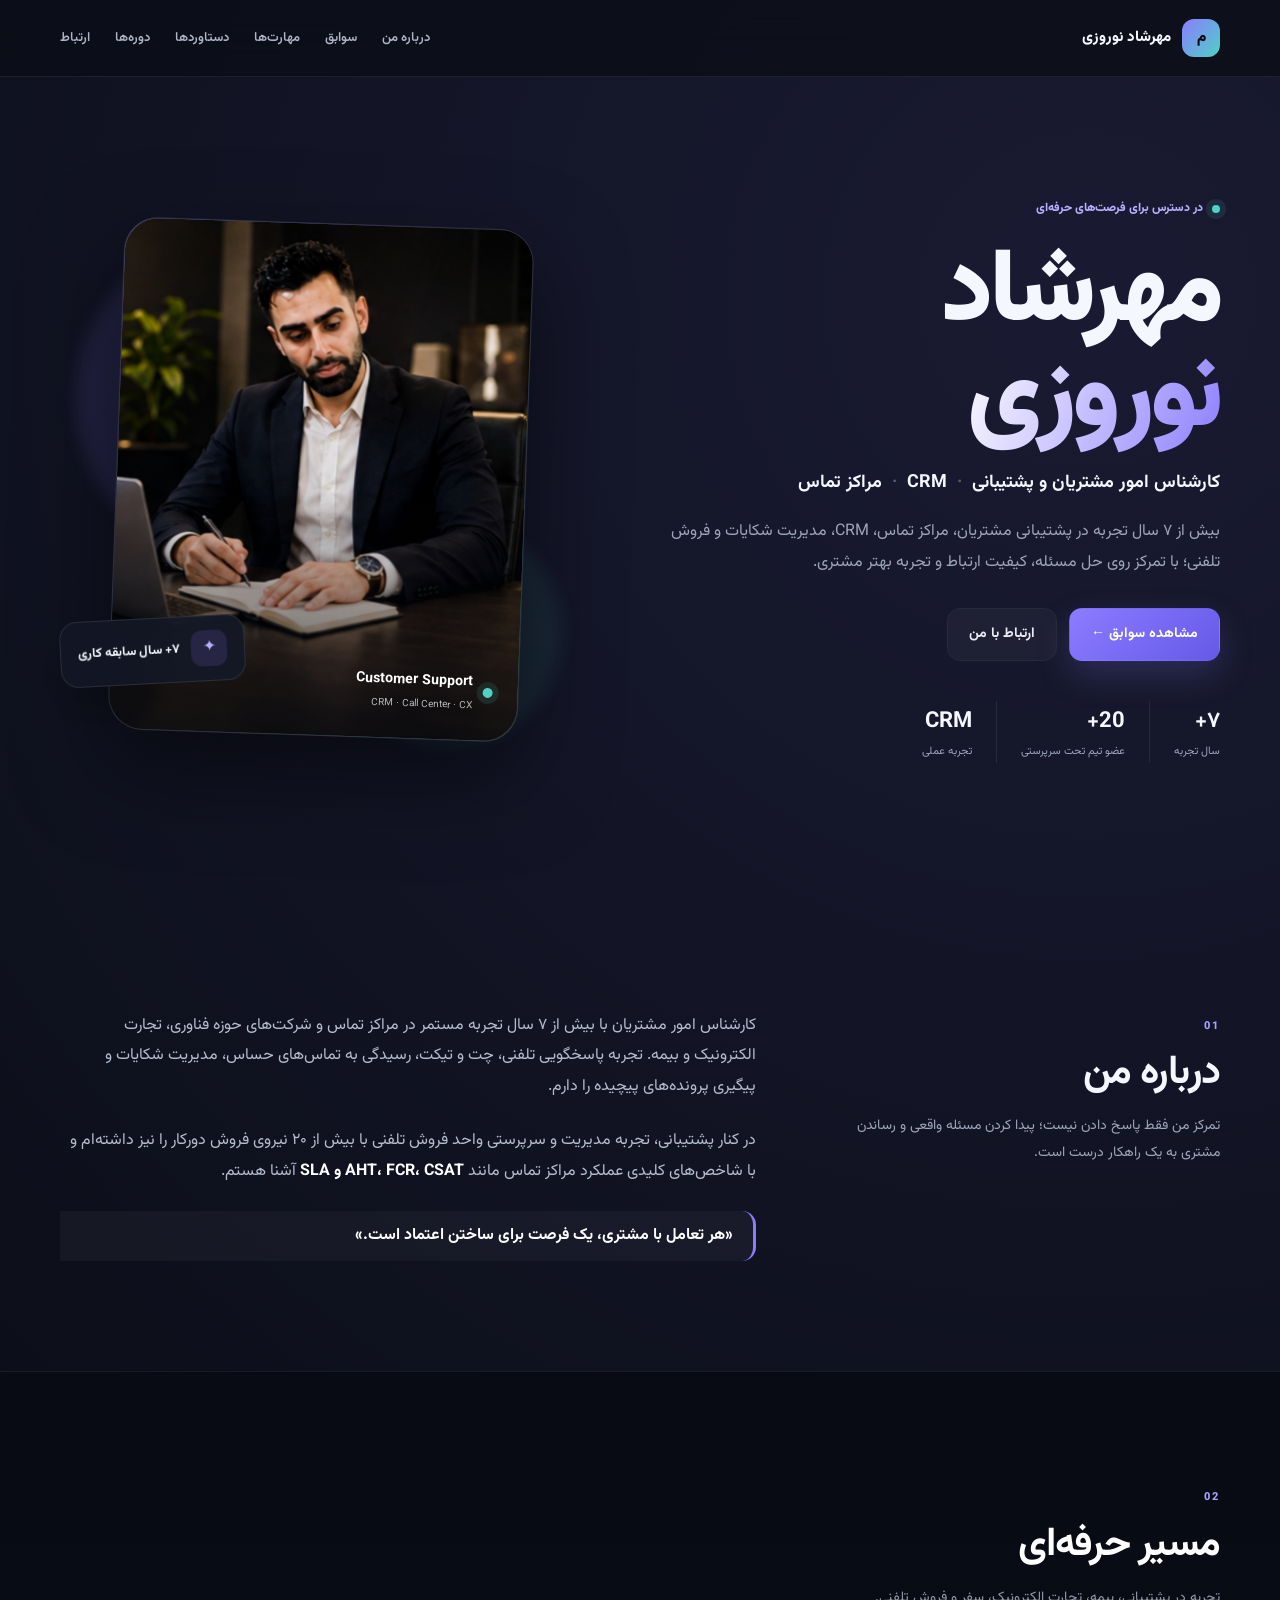
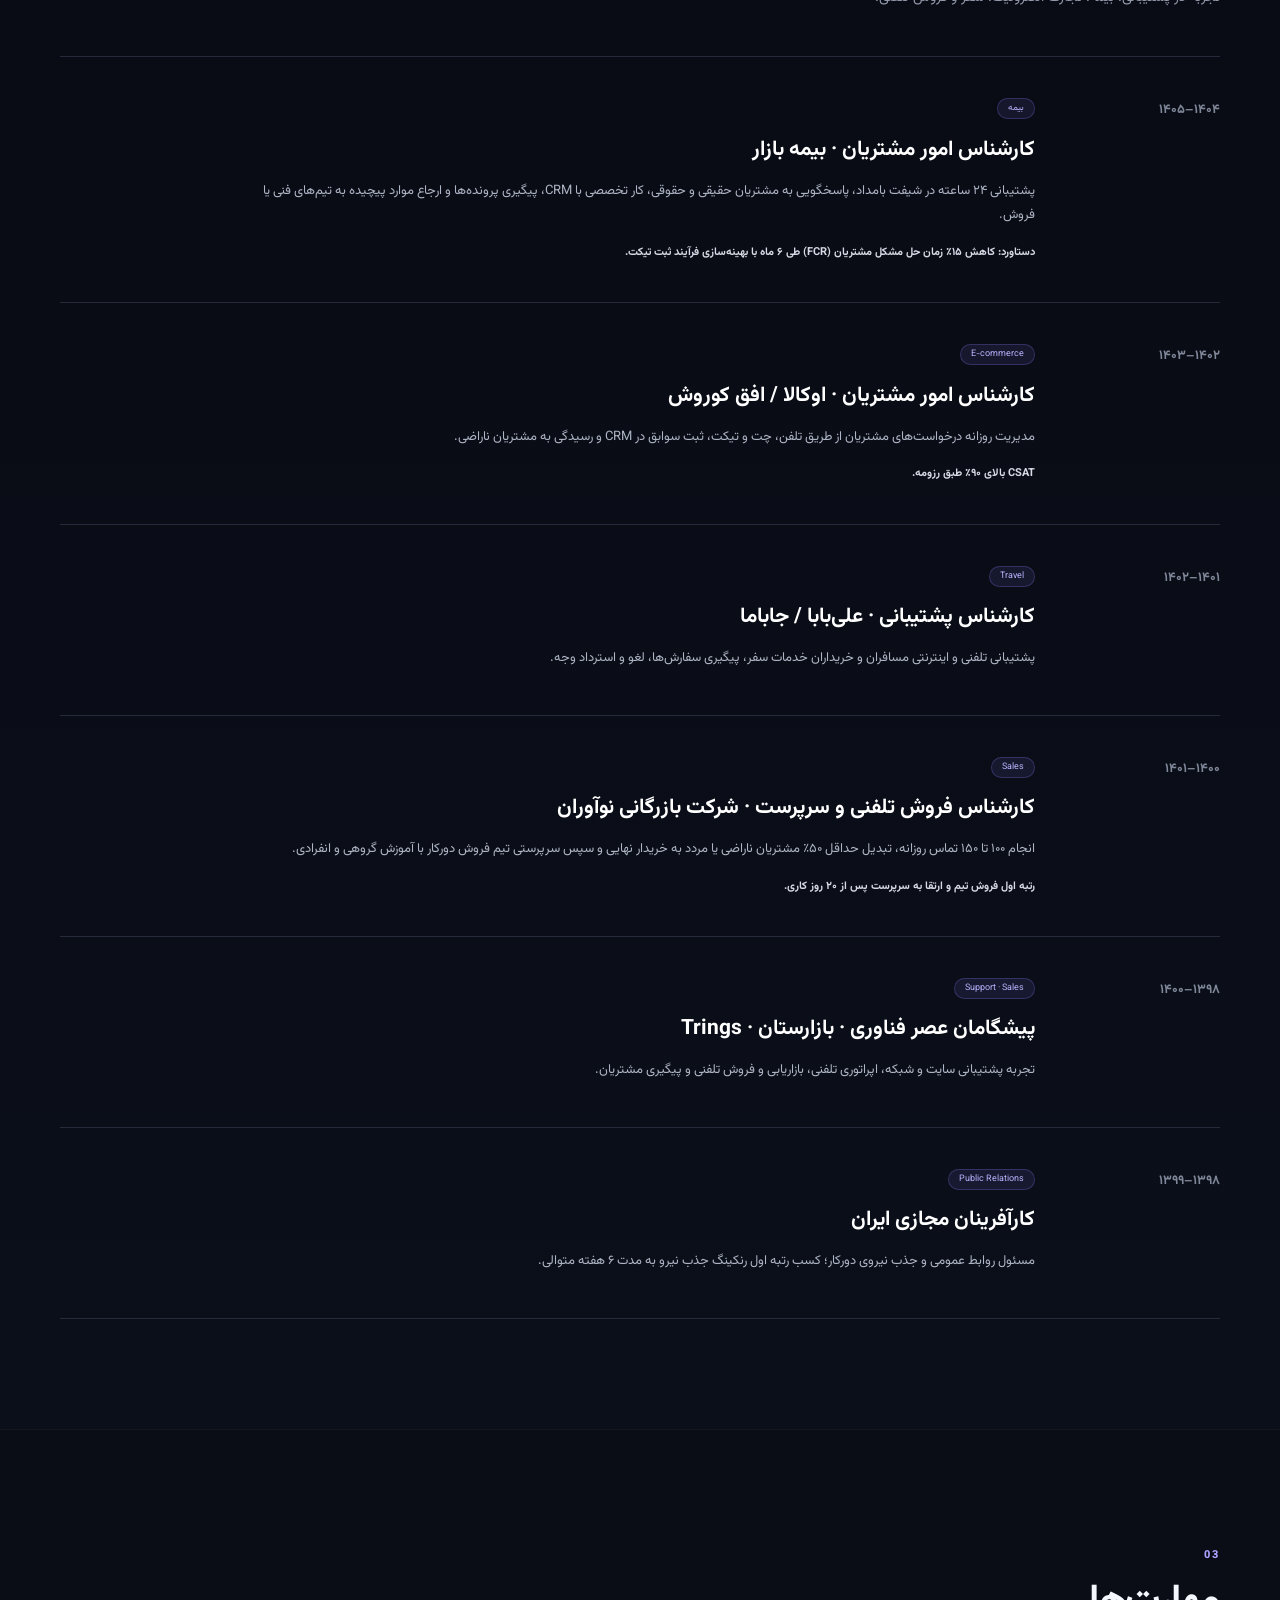
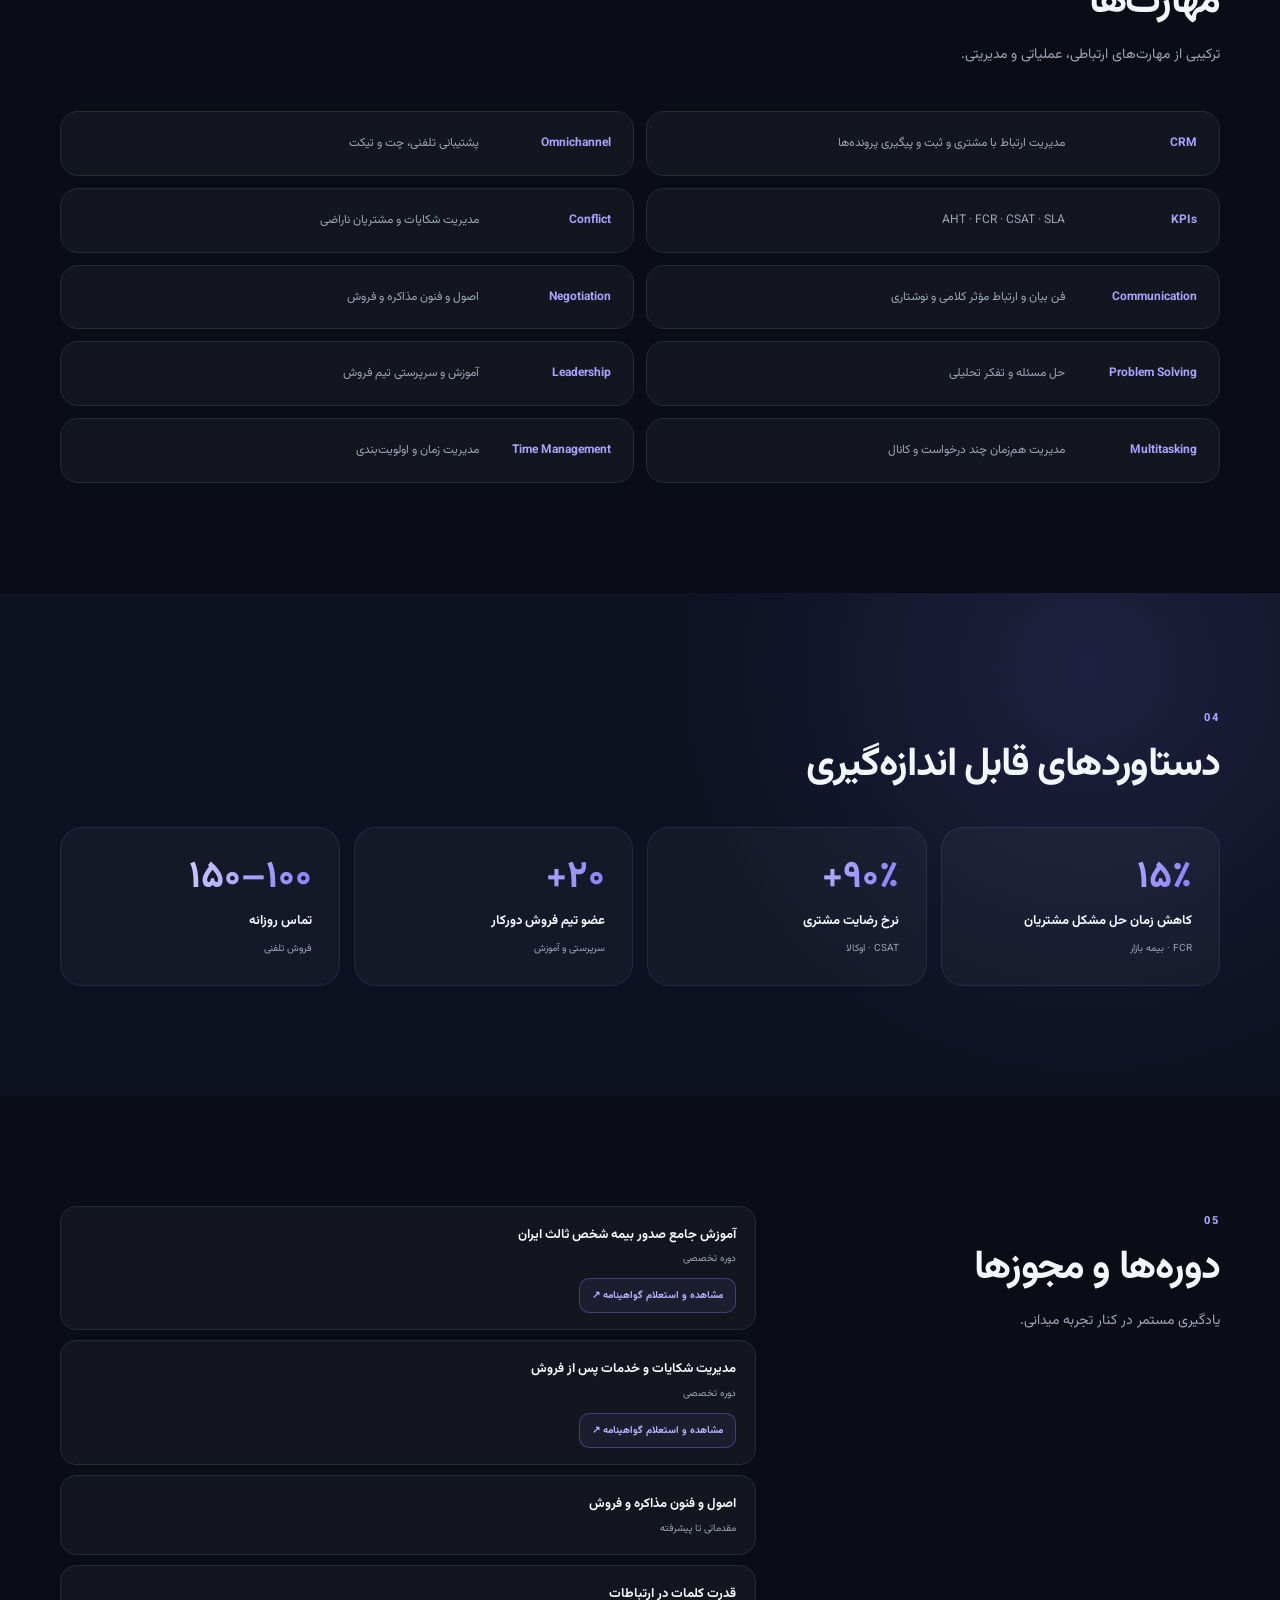
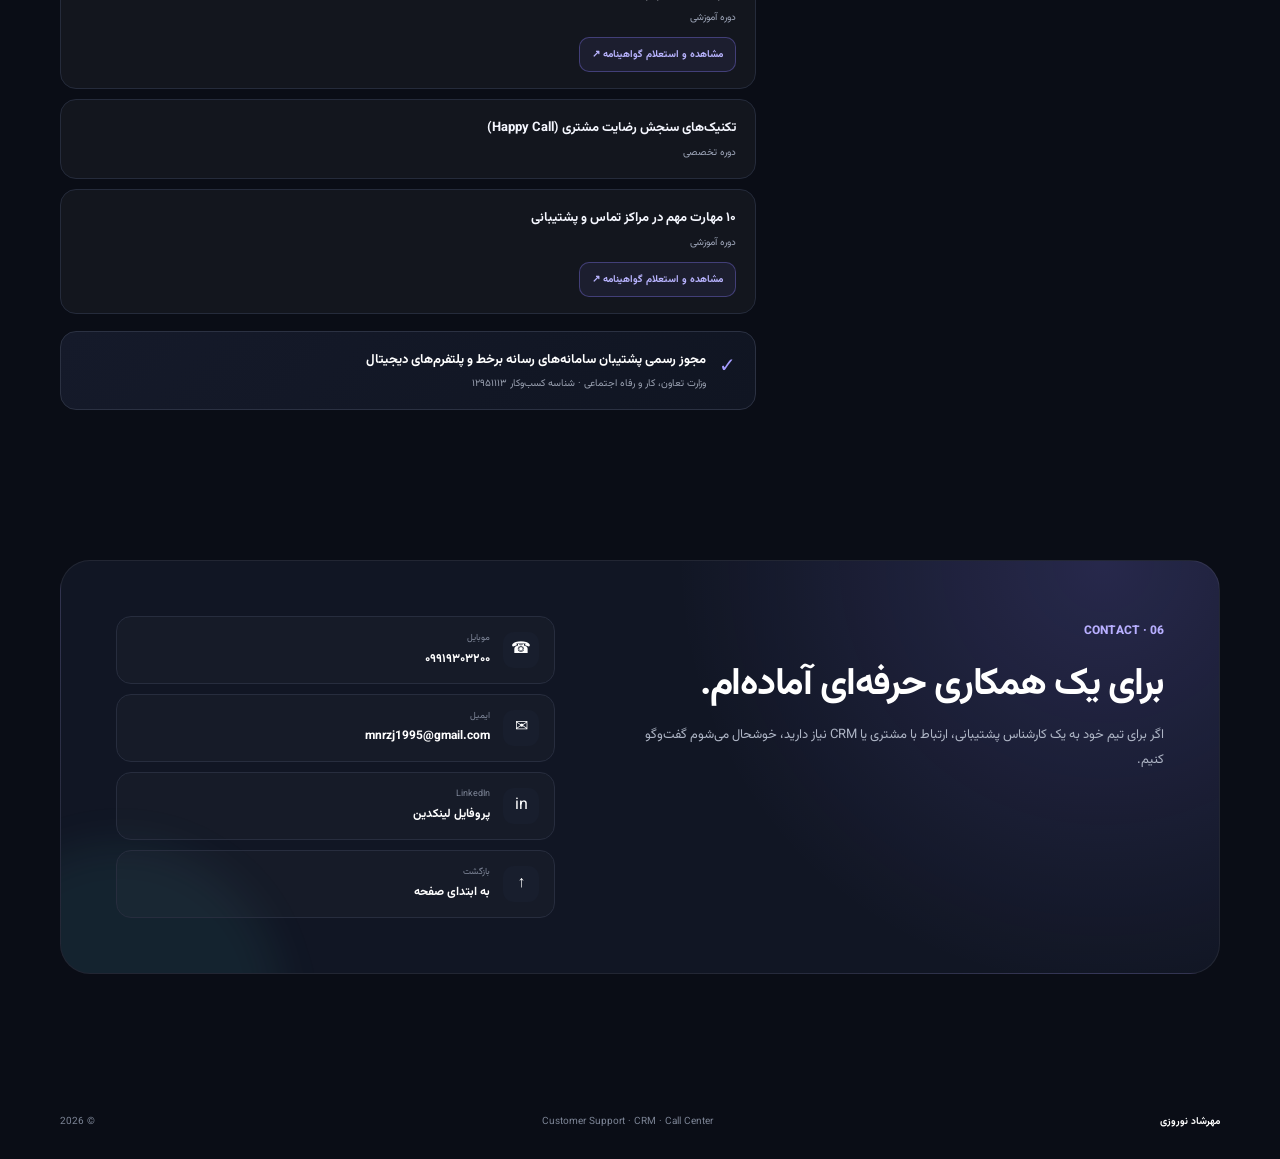
==== index.html @ 1cb30032 "Add LinkedIn profile link to contact section" ====
<!doctype html>
<html lang="fa" dir="rtl">
<head><meta charset="utf-8"><meta name="viewport" content="width=device-width, initial-scale=1"><meta name="theme-color" content="#0b1020"><meta name="description" content="پورتفولیوی حرفه‌ای مهرشاد نوروزی؛ کارشناس امور مشتریان، پشتیبانی و مراکز تماس با بیش از ۷ سال تجربه."><title>مهرشاد نوروزی | Customer Support & CRM</title><link rel="preconnect" href="https://fonts.googleapis.com"><link rel="preconnect" href="https://fonts.gstatic.com" crossorigin><link href="https://fonts.googleapis.com/css2?family=Vazirmatn:wght@400;500;600;700;800&display=swap" rel="stylesheet"><link rel="stylesheet" href="style.css"></head>
<body><div class="progress" id="progress"></div><header class="site-header" id="top"><div class="wrap nav-wrap"><a class="brand" href="#top"><span>م</span><strong>مهرشاد نوروزی</strong></a><button class="menu-btn" id="menuBtn" aria-label="باز کردن منو">☰</button><nav id="nav"><a href="#about">درباره من</a><a href="#experience">سوابق</a><a href="#skills">مهارت‌ها</a><a href="#achievements">دستاوردها</a><a href="#courses">دوره‌ها</a><a href="#contact">ارتباط</a></nav></div></header>
<main>
<section class="hero wrap"><div class="hero-copy reveal"><div class="eyebrow"><i></i> در دسترس برای فرصت‌های حرفه‌ای</div><h1>مهرشاد<br><em>نوروزی</em></h1><p class="role">کارشناس امور مشتریان و پشتیبانی <b>·</b> CRM <b>·</b> مراکز تماس</p><p class="lead">بیش از ۷ سال تجربه در پشتیبانی مشتریان، مراکز تماس، CRM، مدیریت شکایات و فروش تلفنی؛ با تمرکز روی حل مسئله، کیفیت ارتباط و تجربه بهتر مشتری.</p><div class="hero-actions"><a class="btn primary" href="#experience">مشاهده سوابق <span>←</span></a><a class="btn ghost" href="#contact">ارتباط با من</a></div><div class="mini-stats"><div><strong>۷+</strong><span>سال تجربه</span></div><div><strong>20+</strong><span>عضو تیم تحت سرپرستی</span></div><div><strong>CRM</strong><span>تجربه عملی</span></div></div></div><div class="hero-visual reveal"><div class="orb orb-a"></div><div class="orb orb-b"></div><div class="photo-card"><img src="profile.png" alt="مهرشاد نوروزی" loading="eager"><div class="photo-caption"><span class="status"></span><div><strong>Customer Support</strong><small>CRM · Call Center · CX</small></div></div></div><div class="floating-card"><span>✦</span><div><strong>Problem Solver</strong><small>حل مسئله و مدیریت مشتری</small></div></div></div></section>
<section class="section about" id="about"><div class="wrap two-col"><div class="section-heading reveal"><span>01</span><h2>درباره من</h2><p>تمرکز من فقط پاسخ دادن نیست؛ پیدا کردن مسئله واقعی و رساندن مشتری به یک راهکار درست است.</p></div><div class="about-text reveal"><p>کارشناس امور مشتریان با بیش از ۷ سال تجربه مستمر در مراکز تماس و شرکت‌های حوزه فناوری، تجارت الکترونیک و بیمه. تجربه پاسخگویی تلفنی، چت و تیکت، رسیدگی به تماس‌های حساس، مدیریت شکایات و پیگیری پرونده‌های پیچیده را دارم.</p><p>در کنار پشتیبانی، تجربه مدیریت و سرپرستی واحد فروش تلفنی با بیش از ۲۰ نیروی فروش دورکار را نیز داشته‌ام و با شاخص‌های کلیدی عملکرد مراکز تماس مانند <strong>AHT، FCR، CSAT و SLA</strong> آشنا هستم.</p><div class="quote">«هر تعامل با مشتری، یک فرصت برای ساختن اعتماد است.»</div></div></div></section>
<section class="section dark" id="experience"><div class="wrap"><div class="section-title reveal"><span>02</span><h2>مسیر حرفه‌ای</h2><p>تجربه در پشتیبانی، بیمه، تجارت الکترونیک، سفر و فروش تلفنی.</p></div><div class="timeline"><article class="job reveal"><div class="job-year">۱۴۰۴–۱۴۰۵</div><div><span class="tag">بیمه</span><h3>کارشناس امور مشتریان · بیمه بازار</h3><p>پشتیبانی ۲۴ ساعته در شیفت بامداد، پاسخگویی به مشتریان حقیقی و حقوقی، کار تخصصی با CRM، پیگیری پرونده‌ها و ارجاع موارد پیچیده به تیم‌های فنی یا فروش.</p><strong class="result">دستاورد: کاهش ۱۵٪ زمان حل مشکل مشتریان (FCR) طی ۶ ماه با بهینه‌سازی فرآیند ثبت تیکت.</strong></div></article><article class="job reveal"><div class="job-year">۱۴۰۲–۱۴۰۳</div><div><span class="tag">E-commerce</span><h3>کارشناس امور مشتریان · اوکالا / افق کوروش</h3><p>مدیریت روزانه درخواست‌های مشتریان از طریق تلفن، چت و تیکت، ثبت سوابق در CRM و رسیدگی به مشتریان ناراضی.</p><strong class="result">CSAT بالای ۹۰٪ طبق رزومه.</strong></div></article><article class="job reveal"><div class="job-year">۱۴۰۱–۱۴۰۲</div><div><span class="tag">Travel</span><h3>کارشناس پشتیبانی · علی‌بابا / جاباما</h3><p>پشتیبانی تلفنی و اینترنتی مسافران و خریداران خدمات سفر، پیگیری سفارش‌ها، لغو و استرداد وجه.</p></div></article><article class="job reveal"><div class="job-year">۱۴۰۰–۱۴۰۱</div><div><span class="tag">Sales</span><h3>کارشناس فروش تلفنی و سرپرست · شرکت بازرگانی نوآوران</h3><p>انجام ۱۰۰ تا ۱۵۰ تماس روزانه، تبدیل حداقل ۵۰٪ مشتریان ناراضی یا مردد به خریدار نهایی و سپس سرپرستی تیم فروش دورکار با آموزش گروهی و انفرادی.</p><strong class="result">رتبه اول فروش تیم و ارتقا به سرپرست پس از ۲۰ روز کاری.</strong></div></article><article class="job reveal compact"><div class="job-year">۱۳۹۸–۱۴۰۰</div><div><span class="tag">Support · Sales</span><h3>پیشگامان عصر فناوری · بازارستان · Trings</h3><p>تجربه پشتیبانی سایت و شبکه، اپراتوری تلفنی، بازاریابی و فروش تلفنی و پیگیری مشتریان.</p></div></article><article class="job reveal compact"><div class="job-year">۱۳۹۸–۱۳۹۹</div><div><span class="tag">Public Relations</span><h3>کارآفرینان مجازی ایران</h3><p>مسئول روابط عمومی و جذب نیروی دورکار؛ کسب رتبه اول رنکینگ جذب نیرو به مدت ۶ هفته متوالی.</p></div></article></div></div></section>
<section class="section" id="skills"><div class="wrap"><div class="section-title reveal"><span>03</span><h2>مهارت‌ها</h2><p>ترکیبی از مهارت‌های ارتباطی، عملیاتی و مدیریتی.</p></div><div class="skills-grid reveal"><div class="skill"><b>CRM</b><span>مدیریت ارتباط با مشتری و ثبت و پیگیری پرونده‌ها</span></div><div class="skill"><b>Omnichannel</b><span>پشتیبانی تلفنی، چت و تیکت</span></div><div class="skill"><b>KPIs</b><span>AHT · FCR · CSAT · SLA</span></div><div class="skill"><b>Conflict</b><span>مدیریت شکایات و مشتریان ناراضی</span></div><div class="skill"><b>Communication</b><span>فن بیان و ارتباط مؤثر کلامی و نوشتاری</span></div><div class="skill"><b>Negotiation</b><span>اصول و فنون مذاکره و فروش</span></div><div class="skill"><b>Problem Solving</b><span>حل مسئله و تفکر تحلیلی</span></div><div class="skill"><b>Leadership</b><span>آموزش و سرپرستی تیم فروش</span></div><div class="skill"><b>Multitasking</b><span>مدیریت هم‌زمان چند درخواست و کانال</span></div><div class="skill"><b>Time Management</b><span>مدیریت زمان و اولویت‌بندی</span></div></div></div></section>
<section class="section accent" id="achievements"><div class="wrap"><div class="section-title reveal"><span>04</span><h2>دستاوردهای قابل اندازه‌گیری</h2></div><div class="numbers"><div class="number reveal"><strong>۱۵٪</strong><span>کاهش زمان حل مشکل مشتریان</span><small>FCR · بیمه بازار</small></div><div class="number reveal"><strong>۹۰٪+</strong><span>نرخ رضایت مشتری</span><small>CSAT · اوکالا</small></div><div class="number reveal"><strong>۲۰+</strong><span>عضو تیم فروش دورکار</span><small>سرپرستی و آموزش</small></div><div class="number reveal"><strong>۱۰۰–۱۵۰</strong><span>تماس روزانه</span><small>فروش تلفنی</small></div></div></div></section>
<section class="section" id="courses"><div class="wrap two-col"><div class="section-heading reveal"><span>05</span><h2>دوره‌ها و مجوزها</h2><p>یادگیری مستمر در کنار تجربه میدانی.</p></div><div class="course-list reveal"><div><b>آموزش جامع صدور بیمه شخص ثالث ایران</b><small>دوره تخصصی</small></div><div><b>مدیریت شکایات و خدمات پس از فروش</b><small>دوره تخصصی</small></div><div><b>اصول و فنون مذاکره و فروش</b><small>مقدماتی تا پیشرفته</small></div><div><b>قدرت کلمات در ارتباطات</b><small>دوره آموزشی</small></div><div><b>تکنیک‌های سنجش رضایت مشتری (Happy Call)</b><small>دوره تخصصی</small></div><div><b>۱۰ مهارت مهم در مراکز تماس و پشتیبانی</b><small>دوره آموزشی</small></div><div class="license"><span>✓</span><div><b>مجوز رسمی پشتیبان سامانه‌های رسانه برخط و پلتفرم‌های دیجیتال</b><small>وزارت تعاون، کار و رفاه اجتماعی · شناسه کسب‌وکار ۱۲۹۵۱۱۱۳</small></div></div></div></div></section>
<section class="section contact" id="contact"><div class="wrap contact-box reveal"><div><span class="eyebrow">06 · CONTACT</span><h2>برای یک همکاری حرفه‌ای آماده‌ام.</h2><p>اگر برای تیم خود به یک کارشناس پشتیبانی، ارتباط با مشتری یا CRM نیاز دارید، خوشحال می‌شوم گفت‌وگو کنیم.</p></div><div class="contact-links"><a href="tel:09919303200"><span>☎</span><div><small>موبایل</small><strong>۰۹۹۱۹۳۰۳۲۰۰</strong></div></a><a href="mailto:mnrzj1995@gmail.com"><span>✉</span><div><small>ایمیل</small><strong>mnrzj1995@gmail.com</strong></div></a><a href="https://www.linkedin.com/in/mehrshad-noroozi-60b160277" target="_blank" rel="noopener noreferrer"><span>in</span><div><small>LinkedIn</small><strong>پروفایل لینکدین</strong></div></a><a href="#top"><span>↑</span><div><small>بازگشت</small><strong>به ابتدای صفحه</strong></div></a></div></div></section>
</main><footer><div class="wrap"><strong>مهرشاد نوروزی</strong><span>Customer Support · CRM · Call Center</span><span>© 2026</span></div></footer><script src="script.js"></script></body></html>
---- style.css ----
:root{--bg:#0a0d16;--ink:#f5f7ff;--muted:#9da5b8;--line:#252b3b;--card:#111624;--accent:#8b7cff;--accent2:#4fd1c5;--dark:#070912;--radius:24px}*{box-sizing:border-box}html{scroll-behavior:smooth}body{margin:0;background:radial-gradient(circle at 85% 5%,rgba(139,124,255,.12),transparent 30%),var(--bg);color:var(--ink);font-family:'Vazirmatn',Tahoma,sans-serif;line-height:1.9}a{text-decoration:none;color:inherit}.wrap{width:min(1160px,calc(100% - 40px));margin:auto}.progress{position:fixed;top:0;right:0;height:3px;width:0;background:linear-gradient(90deg,var(--accent),var(--accent2));z-index:1000}.site-header{position:sticky;top:0;z-index:100;background:rgba(10,13,22,.72);backdrop-filter:blur(20px);border-bottom:1px solid rgba(255,255,255,.07)}.nav-wrap{height:76px;display:flex;align-items:center;justify-content:space-between;gap:28px}.brand{display:flex;align-items:center;gap:11px;font-size:15px}.brand span{width:38px;height:38px;display:grid;place-items:center;border-radius:12px;background:linear-gradient(135deg,var(--accent),var(--accent2));color:#080b13;font-weight:900}.brand strong{font-weight:800}nav{display:flex;gap:25px;color:#aeb5c7;font-size:13px;font-weight:600}nav a{transition:.2s}nav a:hover{color:#fff}.menu-btn{display:none;border:0;background:transparent;color:#fff;font-size:24px}.hero{min-height:calc(100vh - 76px);display:grid;grid-template-columns:1.05fr .95fr;align-items:center;gap:60px;padding:70px 0 90px}.eyebrow{display:inline-flex;align-items:center;gap:9px;color:#b8afff;font-size:12px;font-weight:800}.eyebrow i{width:8px;height:8px;border-radius:50%;background:var(--accent2);box-shadow:0 0 0 6px rgba(79,209,197,.1)}h1{font-size:clamp(58px,8vw,105px);line-height:1.02;letter-spacing:-4px;margin:18px 0 14px;font-weight:900;font-family:'Vazirmatn',Tahoma,sans-serif}h1 em{font-style:normal;background:linear-gradient(110deg,#fff,var(--accent));-webkit-background-clip:text;background-clip:text;color:transparent;font-weight:900}.role{font-size:18px;font-weight:700;margin:0 0 17px}.role b{color:#535b6d;padding:0 5px}.lead{max-width:650px;color:var(--muted);font-size:16px}.hero-actions{display:flex;gap:12px;margin:30px 0}.btn{padding:12px 21px;border-radius:13px;font-weight:700;font-size:14px;border:1px solid var(--line);transition:.25s}.btn.primary{background:linear-gradient(135deg,var(--accent),#6559e8);color:#fff;border-color:transparent;box-shadow:0 14px 35px rgba(139,124,255,.2)}.btn.primary:hover{transform:translateY(-2px);box-shadow:0 18px 40px rgba(139,124,255,.3)}.btn.ghost{background:rgba(255,255,255,.035);color:#e9ecf5}.mini-stats{display:flex;gap:0;margin-top:40px}.mini-stats div{padding:0 24px;border-right:1px solid var(--line)}.mini-stats div:first-child{padding-right:0;border-right:0}.mini-stats strong,.mini-stats span{display:block}.mini-stats strong{font-size:22px}.mini-stats span{font-size:11px;color:var(--muted)}.hero-visual{position:relative;min-height:570px;display:grid;place-items:center}.photo-card{position:relative;width:min(410px,80%);aspect-ratio:4/5;border-radius:34px;overflow:hidden;box-shadow:0 35px 90px rgba(0,0,0,.5);transform:rotate(2deg);z-index:2;background:#171c2a;border:1px solid rgba(255,255,255,.1)}.photo-card:before{content:'';position:absolute;inset:-2px;border-radius:36px;padding:2px;background:linear-gradient(135deg,rgba(139,124,255,.7),transparent 45%,rgba(79,209,197,.45));-webkit-mask:linear-gradient(#000 0 0) content-box,linear-gradient(#000 0 0);-webkit-mask-composite:xor;mask-composite:exclude;z-index:4;pointer-events:none}.photo-card:after{content:'';position:absolute;inset:0;background:linear-gradient(180deg,transparent 52%,rgba(4,6,12,.78))}.photo-card img{width:100%;height:100%;object-fit:cover;display:block}.photo-caption{position:absolute;bottom:25px;right:25px;left:25px;display:flex;align-items:center;gap:10px;color:#fff;z-index:5}.photo-caption strong,.photo-caption small{display:block}.photo-caption strong{font-size:14px}.photo-caption small{font-size:10px;opacity:.7}.status{width:10px;height:10px;background:var(--accent2);border-radius:50%;box-shadow:0 0 0 6px rgba(79,209,197,.12)}.orb{position:absolute;border-radius:50%;filter:blur(8px)}.orb-a{width:330px;height:330px;background:rgba(139,124,255,.14);top:7%;left:3%}.orb-b{width:230px;height:230px;background:rgba(79,209,197,.09);bottom:3%;right:4%}.floating-card{position:absolute;bottom:14%;left:0;background:rgba(18,23,37,.9);backdrop-filter:blur(18px);border:1px solid rgba(255,255,255,.1);box-shadow:0 20px 50px rgba(0,0,0,.3);border-radius:18px;padding:14px 17px;display:flex;align-items:center;gap:11px;z-index:6;transform:rotate(-3deg)}.floating-card>span{width:36px;height:36px;display:grid;place-items:center;border-radius:11px;background:rgba(139,124,255,.14);color:#b8afff}.floating-card strong{font-size:0}.floating-card strong:after{content:'۷+ سال سابقه کاری';font-size:13px}.floating-card small{display:none}.section{padding:110px 0}.two-col{display:grid;grid-template-columns:.7fr 1.3fr;gap:90px}.section-heading>span,.section-title>span{font-size:11px;color:#aaa1ff;font-weight:800;letter-spacing:2px}.section h2{font-size:40px;line-height:1.2;margin:8px 0 16px;letter-spacing:-1.3px}.section-heading p,.section-title p{color:var(--muted);font-size:14px}.about-text{font-size:16px;color:#b5bdce}.about-text p{margin-top:0;margin-bottom:24px}.about-text strong{color:#fff}.quote{border-right:3px solid var(--accent);padding:10px 20px;color:#fff;font-weight:700;background:rgba(255,255,255,.035);border-radius:0 14px 14px 0}.dark{background:linear-gradient(180deg,#080b13,#0b0f1a);color:#fff;border-block:1px solid rgba(255,255,255,.05)}.dark .section-title p{color:#9299ab}.timeline{margin-top:45px;border-top:1px solid #252b3b}.job{display:grid;grid-template-columns:150px 1fr;gap:35px;padding:35px 0;border-bottom:1px solid #252b3b}.job-year{color:#7f8799;font-size:13px;font-weight:700;padding-top:6px}.job h3{font-size:21px;margin:7px 0 9px}.job p{color:#aeb5c5;font-size:13px;max-width:780px;margin:0 0 9px}.tag{display:inline-block;color:#b9b4ff;background:rgba(139,124,255,.1);border:1px solid rgba(139,124,255,.25);border-radius:30px;padding:1px 10px;font-size:9px}.result{font-size:11px;color:#d8dbe5}.skills-grid{display:grid;grid-template-columns:repeat(2,1fr);gap:12px;margin-top:42px}.skill{background:rgba(255,255,255,.035);border:1px solid var(--line);border-radius:18px;padding:20px 22px;display:flex;align-items:center;gap:20px;transition:.25s}.skill:hover{transform:translateY(-3px);border-color:rgba(139,124,255,.35);box-shadow:0 15px 35px rgba(0,0,0,.2)}.skill b{min-width:112px;font-size:12px;color:#aaa1ff}.skill span{font-size:12px;color:var(--muted)}.accent{background:radial-gradient(circle at 85% 15%,rgba(139,124,255,.14),transparent 35%),#0d1120}.numbers{display:grid;grid-template-columns:repeat(4,1fr);gap:14px;margin-top:38px}.number{background:rgba(255,255,255,.035);border:1px solid rgba(139,124,255,.14);border-radius:22px;padding:27px}.number strong{display:block;font-size:38px;line-height:1.2;background:linear-gradient(110deg,#fff,var(--accent));-webkit-background-clip:text;background-clip:text;color:transparent}.number span,.number small{display:block}.number span{font-weight:700;font-size:13px;margin-top:8px}.number small{color:var(--muted);font-size:10px;margin-top:5px}.course-list{display:grid;gap:10px}.course-list>div{background:rgba(255,255,255,.035);border:1px solid var(--line);border-radius:16px;padding:16px 19px}.course-list b,.course-list small{display:block}.course-list b{font-size:13px}.course-list small{color:var(--muted);font-size:10px;margin-top:2px}.course-list .license{display:flex;gap:13px;align-items:flex-start;background:linear-gradient(135deg,#151a2a,#101522);color:#fff;border-color:#2b3142;margin-top:7px}.license>span{color:#a69dff;font-size:20px}.license small{color:#9ba2b2}.contact{padding-top:40px}.contact-box{background:radial-gradient(circle at 90% 0,rgba(139,124,255,.18),transparent 38%),#111624;color:#fff;border-radius:30px;padding:55px;display:grid;grid-template-columns:1fr .8fr;gap:60px;overflow:hidden;position:relative;border:1px solid rgba(255,255,255,.07)}.contact-box:after{content:'';position:absolute;width:320px;height:320px;border-radius:50%;background:rgba(79,209,197,.07);left:-100px;bottom:-190px;filter:blur(20px)}.contact-box h2{font-size:38px;line-height:1.35;margin:12px 0}.contact-box p{color:#aeb5c5;font-size:13px;max-width:570px}.contact-links{display:grid;gap:10px;position:relative;z-index:2}.contact-links a{display:flex;align-items:center;gap:13px;padding:13px 15px;border:1px solid #272d3e;border-radius:15px;transition:.2s;background:rgba(255,255,255,.02)}.contact-links a:hover{border-color:#555e78;transform:translateX(-3px)}.contact-links a>span{width:36px;height:36px;border-radius:11px;background:#181e2d;display:grid;place-items:center}.contact-links small,.contact-links strong{display:block}.contact-links small{font-size:9px;color:#7f8799}.contact-links strong{font-size:12px}footer{padding:28px 0;color:#7c8495;font-size:10px}footer .wrap{display:flex;justify-content:space-between;gap:15px;align-items:center}footer strong{color:#fff}.reveal{opacity:0;transform:translateY(18px);transition:opacity .7s ease,transform .7s ease}.reveal.visible{opacity:1;transform:none}@media(max-width:850px){.wrap{width:min(100% - 28px,680px)}nav{display:none;position:absolute;top:76px;right:14px;left:14px;background:rgba(17,22,36,.98);padding:15px;border:1px solid var(--line);border-radius:16px;box-shadow:0 15px 40px rgba(0,0,0,.35);flex-direction:column;gap:3px}nav.open{display:flex}.menu-btn{display:block}.hero{grid-template-columns:1fr;gap:20px;padding-top:55px}.hero-visual{min-height:450px;order:-1}.photo-card{width:min(330px,78%)}.floating-card{left:3%}.hero-copy{text-align:center}.lead{margin-inline:auto}.hero-actions,.mini-stats{justify-content:center}.mini-stats div:first-child{padding-right:12px}.two-col{grid-template-columns:1fr;gap:35px}.section{padding:75px 0}.section h2{font-size:32px}.job{grid-template-columns:1fr;gap:5px}.skills-grid{grid-template-columns:1fr}.numbers{grid-template-columns:1fr 1fr}.contact-box{grid-template-columns:1fr;padding:35px 25px;gap:25px}.contact-box h2{font-size:30px}footer .wrap{flex-wrap:wrap}}@media(max-width:500px){h1{font-size:61px;letter-spacing:-3px}.role{font-size:14px}.lead{font-size:13px}.hero-actions{flex-direction:column}.mini-stats{gap:0}.mini-stats div{padding:0 12px}.numbers{grid-template-columns:1fr}.number strong{font-size:32px}.photo-card{width:82%}}
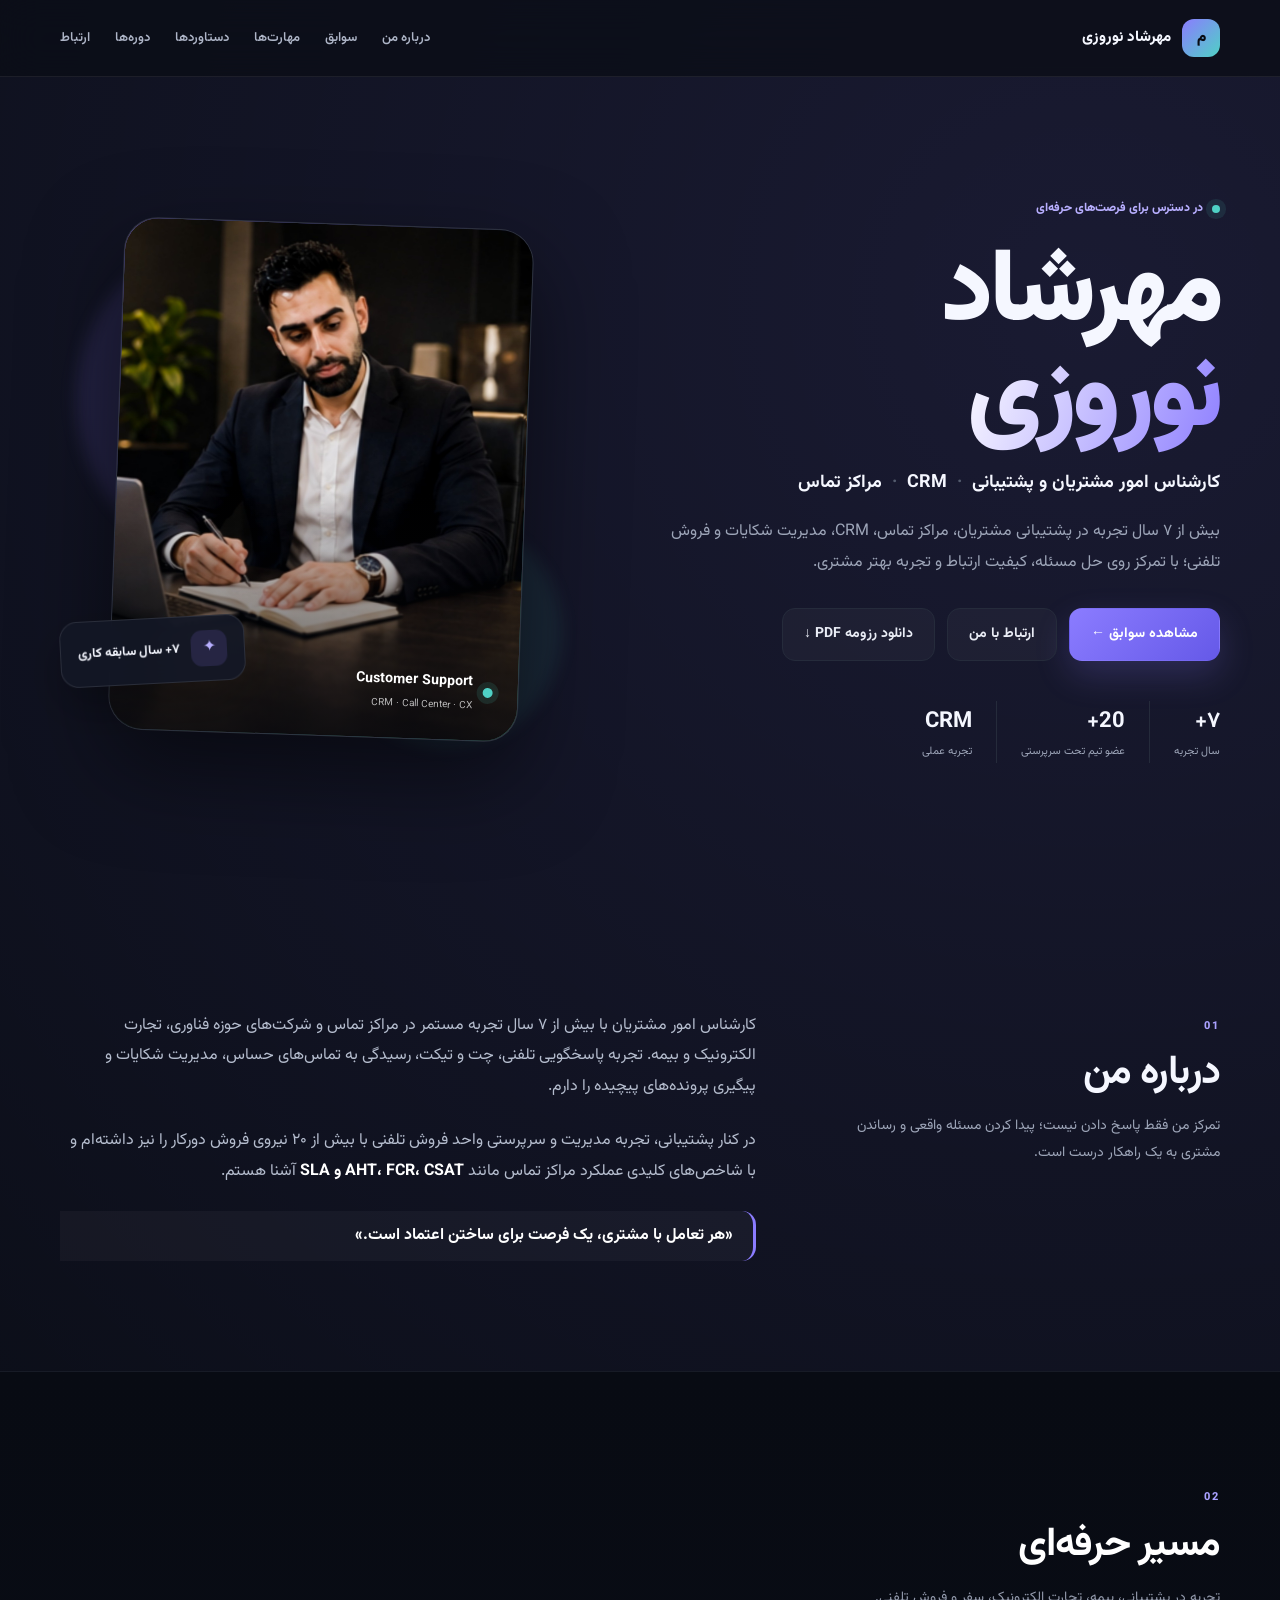
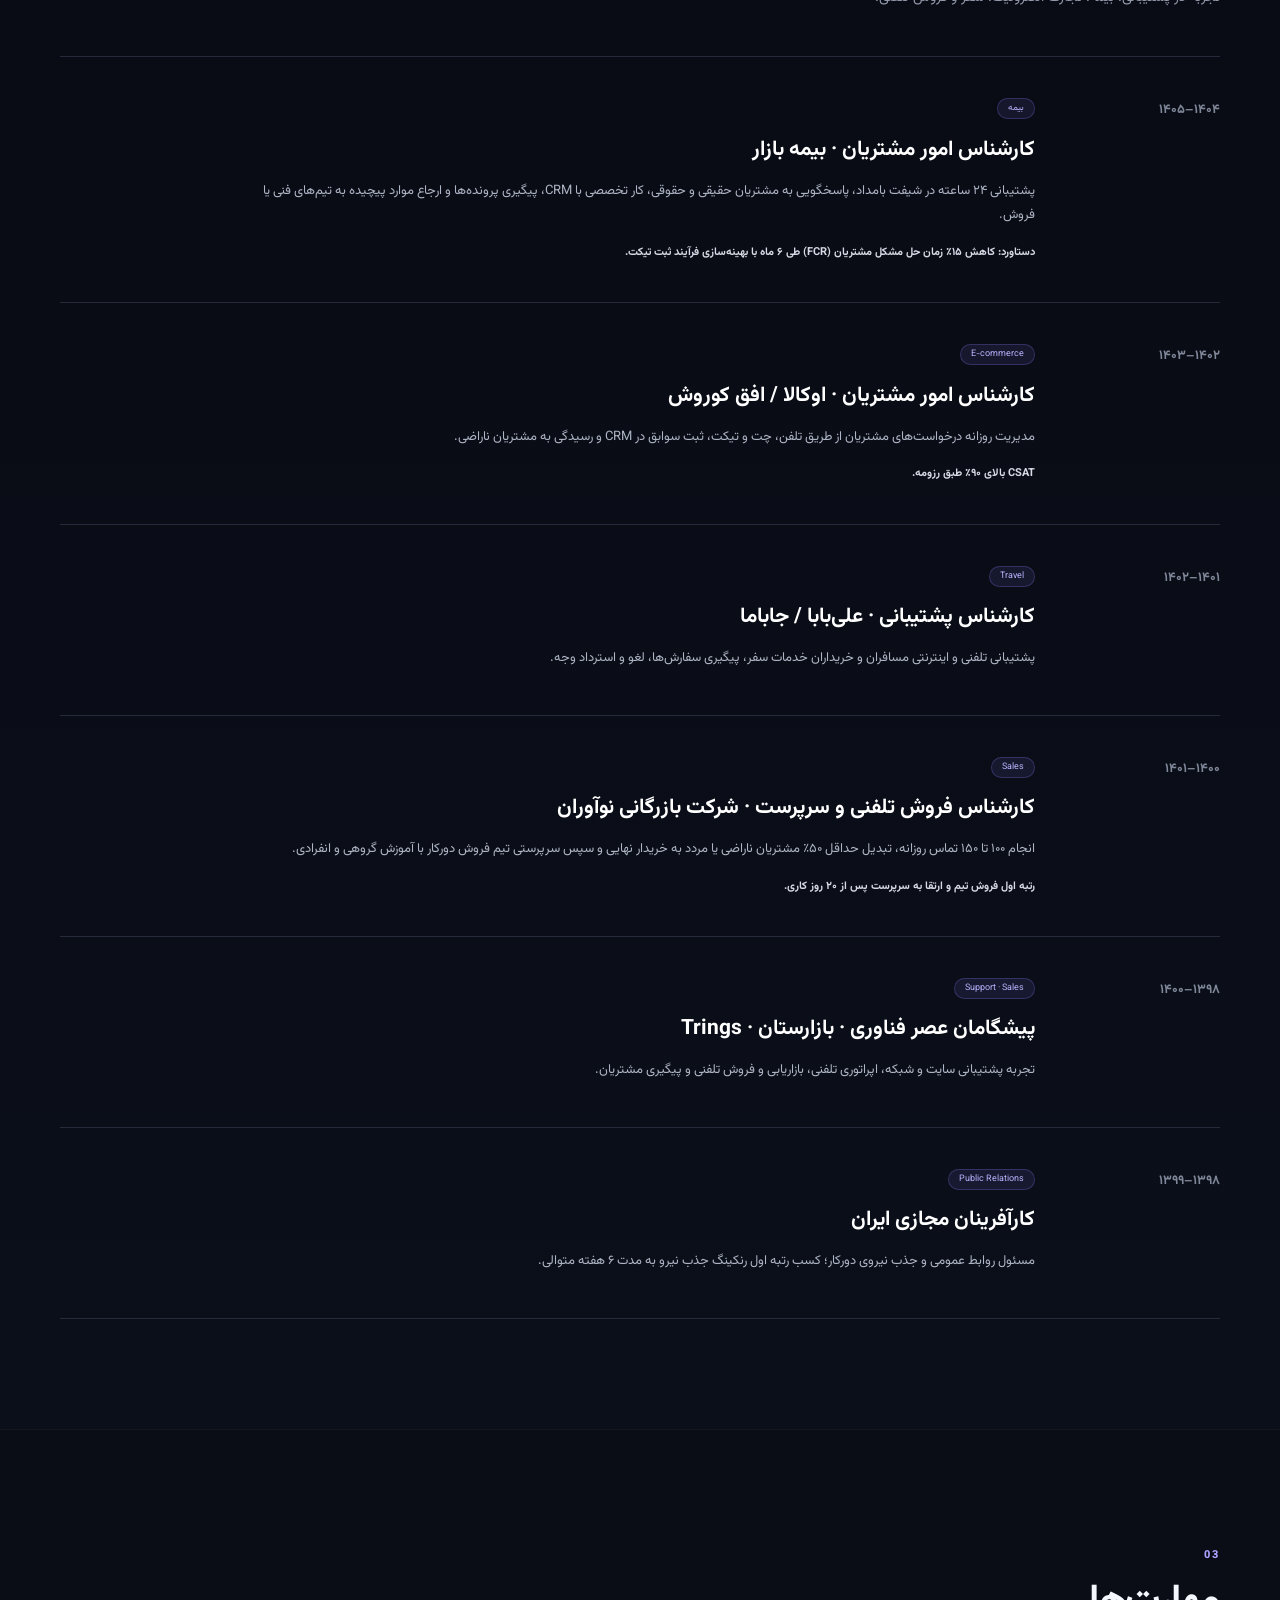
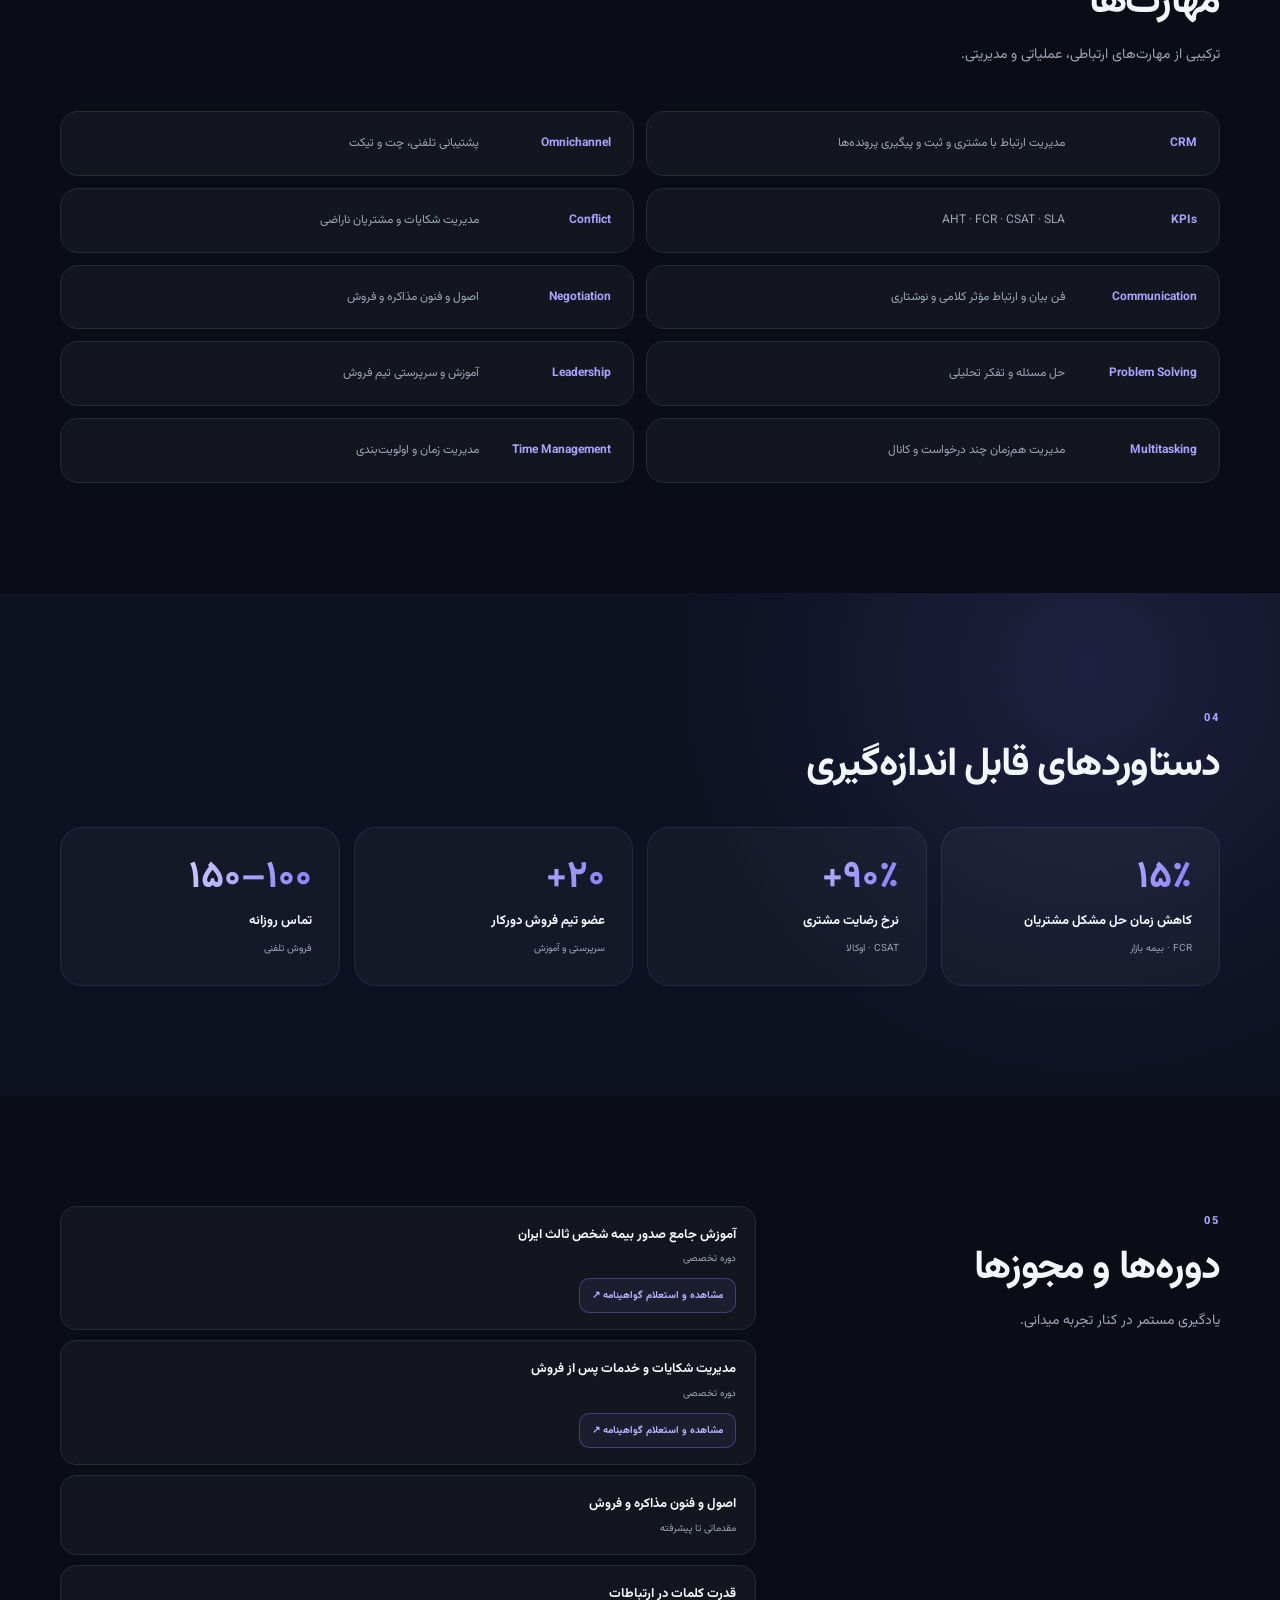
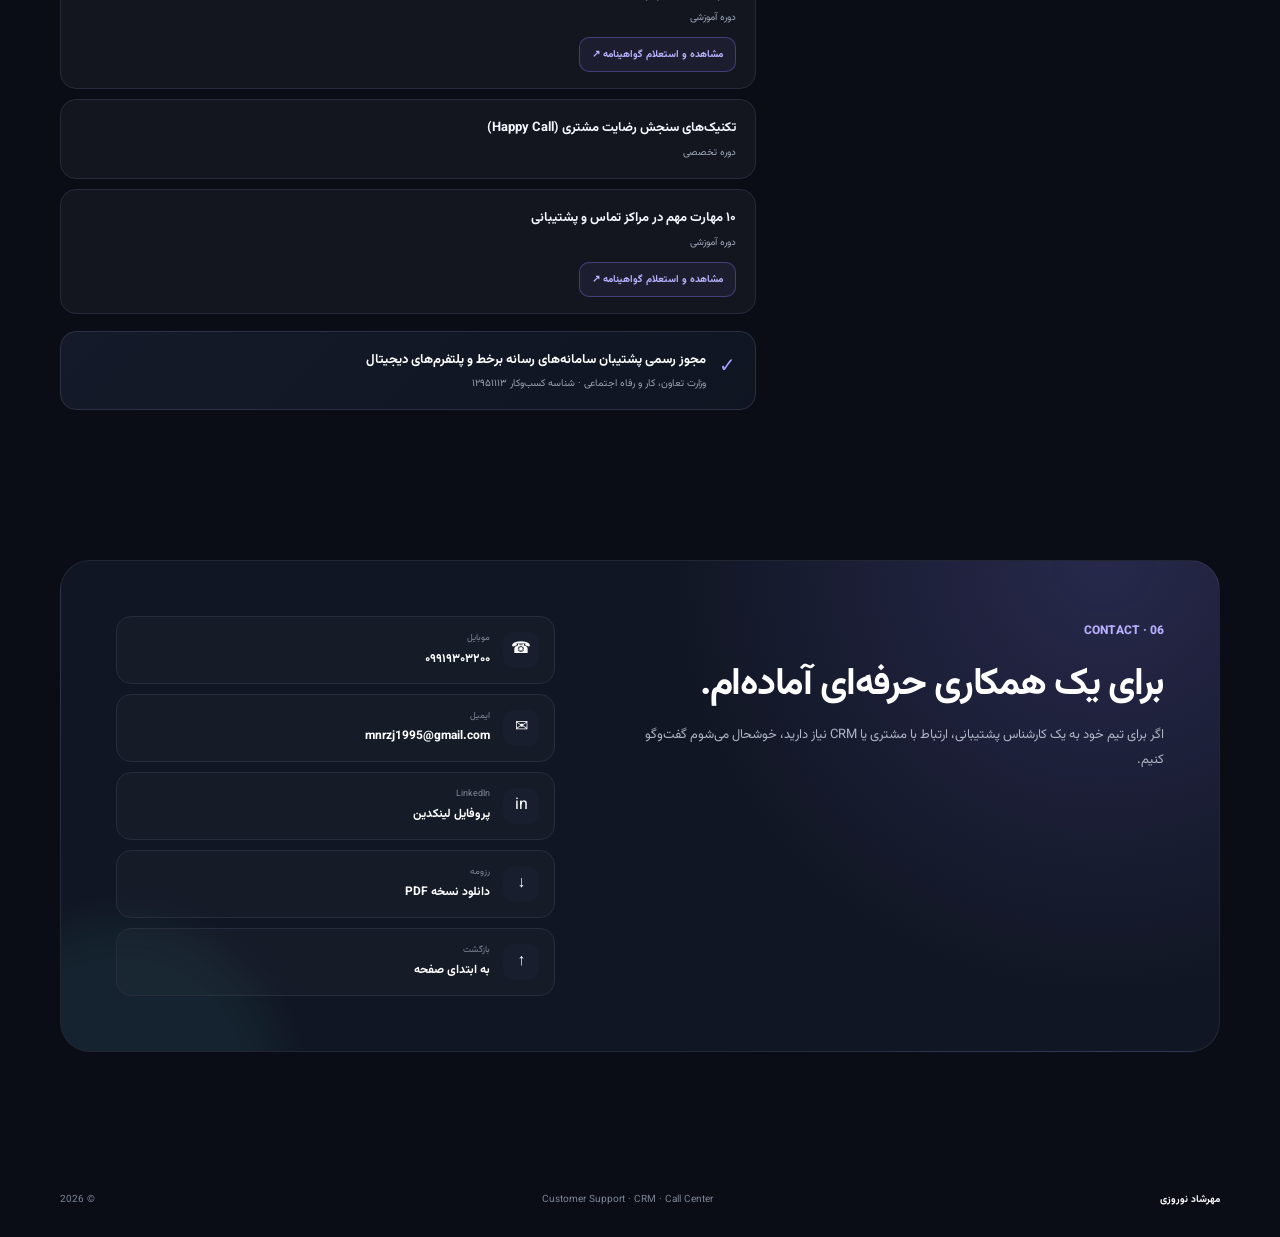
==== commit 0af37c33: "Add PDF resume download button to portfolio site" ====
--- a/index.html
+++ b/index.html
@@ -3,11 +3,11 @@
 <head><meta charset="utf-8"><meta name="viewport" content="width=device-width, initial-scale=1"><meta name="theme-color" content="#0b1020"><meta name="description" content="پورتفولیوی حرفه‌ای مهرشاد نوروزی؛ کارشناس امور مشتریان، پشتیبانی و مراکز تماس با بیش از ۷ سال تجربه."><title>مهرشاد نوروزی | Customer Support & CRM</title><link rel="preconnect" href="https://fonts.googleapis.com"><link rel="preconnect" href="https://fonts.gstatic.com" crossorigin><link href="https://fonts.googleapis.com/css2?family=Vazirmatn:wght@400;500;600;700;800&display=swap" rel="stylesheet"><link rel="stylesheet" href="style.css"></head>
 <body><div class="progress" id="progress"></div><header class="site-header" id="top"><div class="wrap nav-wrap"><a class="brand" href="#top"><span>م</span><strong>مهرشاد نوروزی</strong></a><button class="menu-btn" id="menuBtn" aria-label="باز کردن منو">☰</button><nav id="nav"><a href="#about">درباره من</a><a href="#experience">سوابق</a><a href="#skills">مهارت‌ها</a><a href="#achievements">دستاوردها</a><a href="#courses">دوره‌ها</a><a href="#contact">ارتباط</a></nav></div></header>
 <main>
-<section class="hero wrap"><div class="hero-copy reveal"><div class="eyebrow"><i></i> در دسترس برای فرصت‌های حرفه‌ای</div><h1>مهرشاد<br><em>نوروزی</em></h1><p class="role">کارشناس امور مشتریان و پشتیبانی <b>·</b> CRM <b>·</b> مراکز تماس</p><p class="lead">بیش از ۷ سال تجربه در پشتیبانی مشتریان، مراکز تماس، CRM، مدیریت شکایات و فروش تلفنی؛ با تمرکز روی حل مسئله، کیفیت ارتباط و تجربه بهتر مشتری.</p><div class="hero-actions"><a class="btn primary" href="#experience">مشاهده سوابق <span>←</span></a><a class="btn ghost" href="#contact">ارتباط با من</a></div><div class="mini-stats"><div><strong>۷+</strong><span>سال تجربه</span></div><div><strong>20+</strong><span>عضو تیم تحت سرپرستی</span></div><div><strong>CRM</strong><span>تجربه عملی</span></div></div></div><div class="hero-visual reveal"><div class="orb orb-a"></div><div class="orb orb-b"></div><div class="photo-card"><img src="profile.png" alt="مهرشاد نوروزی" loading="eager"><div class="photo-caption"><span class="status"></span><div><strong>Customer Support</strong><small>CRM · Call Center · CX</small></div></div></div><div class="floating-card"><span>✦</span><div><strong>Problem Solver</strong><small>حل مسئله و مدیریت مشتری</small></div></div></div></section>
+<section class="hero wrap"><div class="hero-copy reveal"><div class="eyebrow"><i></i> در دسترس برای فرصت‌های حرفه‌ای</div><h1>مهرشاد<br><em>نوروزی</em></h1><p class="role">کارشناس امور مشتریان و پشتیبانی <b>·</b> CRM <b>·</b> مراکز تماس</p><p class="lead">بیش از ۷ سال تجربه در پشتیبانی مشتریان، مراکز تماس، CRM، مدیریت شکایات و فروش تلفنی؛ با تمرکز روی حل مسئله، کیفیت ارتباط و تجربه بهتر مشتری.</p><div class="hero-actions"><a class="btn primary" href="#experience">مشاهده سوابق <span>←</span></a><a class="btn ghost" href="#contact">ارتباط با من</a><a class="btn ghost" href="mehrshad-noroozi-portfolio.pdf" download>دانلود رزومه PDF <span>↓</span></a></div><div class="mini-stats"><div><strong>۷+</strong><span>سال تجربه</span></div><div><strong>20+</strong><span>عضو تیم تحت سرپرستی</span></div><div><strong>CRM</strong><span>تجربه عملی</span></div></div></div><div class="hero-visual reveal"><div class="orb orb-a"></div><div class="orb orb-b"></div><div class="photo-card"><img src="profile.png" alt="مهرشاد نوروزی" loading="eager"><div class="photo-caption"><span class="status"></span><div><strong>Customer Support</strong><small>CRM · Call Center · CX</small></div></div></div><div class="floating-card"><span>✦</span><div><strong>Problem Solver</strong><small>حل مسئله و مدیریت مشتری</small></div></div></div></section>
 <section class="section about" id="about"><div class="wrap two-col"><div class="section-heading reveal"><span>01</span><h2>درباره من</h2><p>تمرکز من فقط پاسخ دادن نیست؛ پیدا کردن مسئله واقعی و رساندن مشتری به یک راهکار درست است.</p></div><div class="about-text reveal"><p>کارشناس امور مشتریان با بیش از ۷ سال تجربه مستمر در مراکز تماس و شرکت‌های حوزه فناوری، تجارت الکترونیک و بیمه. تجربه پاسخگویی تلفنی، چت و تیکت، رسیدگی به تماس‌های حساس، مدیریت شکایات و پیگیری پرونده‌های پیچیده را دارم.</p><p>در کنار پشتیبانی، تجربه مدیریت و سرپرستی واحد فروش تلفنی با بیش از ۲۰ نیروی فروش دورکار را نیز داشته‌ام و با شاخص‌های کلیدی عملکرد مراکز تماس مانند <strong>AHT، FCR، CSAT و SLA</strong> آشنا هستم.</p><div class="quote">«هر تعامل با مشتری، یک فرصت برای ساختن اعتماد است.»</div></div></div></section>
 <section class="section dark" id="experience"><div class="wrap"><div class="section-title reveal"><span>02</span><h2>مسیر حرفه‌ای</h2><p>تجربه در پشتیبانی، بیمه، تجارت الکترونیک، سفر و فروش تلفنی.</p></div><div class="timeline"><article class="job reveal"><div class="job-year">۱۴۰۴–۱۴۰۵</div><div><span class="tag">بیمه</span><h3>کارشناس امور مشتریان · بیمه بازار</h3><p>پشتیبانی ۲۴ ساعته در شیفت بامداد، پاسخگویی به مشتریان حقیقی و حقوقی، کار تخصصی با CRM، پیگیری پرونده‌ها و ارجاع موارد پیچیده به تیم‌های فنی یا فروش.</p><strong class="result">دستاورد: کاهش ۱۵٪ زمان حل مشکل مشتریان (FCR) طی ۶ ماه با بهینه‌سازی فرآیند ثبت تیکت.</strong></div></article><article class="job reveal"><div class="job-year">۱۴۰۲–۱۴۰۳</div><div><span class="tag">E-commerce</span><h3>کارشناس امور مشتریان · اوکالا / افق کوروش</h3><p>مدیریت روزانه درخواست‌های مشتریان از طریق تلفن، چت و تیکت، ثبت سوابق در CRM و رسیدگی به مشتریان ناراضی.</p><strong class="result">CSAT بالای ۹۰٪ طبق رزومه.</strong></div></article><article class="job reveal"><div class="job-year">۱۴۰۱–۱۴۰۲</div><div><span class="tag">Travel</span><h3>کارشناس پشتیبانی · علی‌بابا / جاباما</h3><p>پشتیبانی تلفنی و اینترنتی مسافران و خریداران خدمات سفر، پیگیری سفارش‌ها، لغو و استرداد وجه.</p></div></article><article class="job reveal"><div class="job-year">۱۴۰۰–۱۴۰۱</div><div><span class="tag">Sales</span><h3>کارشناس فروش تلفنی و سرپرست · شرکت بازرگانی نوآوران</h3><p>انجام ۱۰۰ تا ۱۵۰ تماس روزانه، تبدیل حداقل ۵۰٪ مشتریان ناراضی یا مردد به خریدار نهایی و سپس سرپرستی تیم فروش دورکار با آموزش گروهی و انفرادی.</p><strong class="result">رتبه اول فروش تیم و ارتقا به سرپرست پس از ۲۰ روز کاری.</strong></div></article><article class="job reveal compact"><div class="job-year">۱۳۹۸–۱۴۰۰</div><div><span class="tag">Support · Sales</span><h3>پیشگامان عصر فناوری · بازارستان · Trings</h3><p>تجربه پشتیبانی سایت و شبکه، اپراتوری تلفنی، بازاریابی و فروش تلفنی و پیگیری مشتریان.</p></div></article><article class="job reveal compact"><div class="job-year">۱۳۹۸–۱۳۹۹</div><div><span class="tag">Public Relations</span><h3>کارآفرینان مجازی ایران</h3><p>مسئول روابط عمومی و جذب نیروی دورکار؛ کسب رتبه اول رنکینگ جذب نیرو به مدت ۶ هفته متوالی.</p></div></article></div></div></section>
 <section class="section" id="skills"><div class="wrap"><div class="section-title reveal"><span>03</span><h2>مهارت‌ها</h2><p>ترکیبی از مهارت‌های ارتباطی، عملیاتی و مدیریتی.</p></div><div class="skills-grid reveal"><div class="skill"><b>CRM</b><span>مدیریت ارتباط با مشتری و ثبت و پیگیری پرونده‌ها</span></div><div class="skill"><b>Omnichannel</b><span>پشتیبانی تلفنی، چت و تیکت</span></div><div class="skill"><b>KPIs</b><span>AHT · FCR · CSAT · SLA</span></div><div class="skill"><b>Conflict</b><span>مدیریت شکایات و مشتریان ناراضی</span></div><div class="skill"><b>Communication</b><span>فن بیان و ارتباط مؤثر کلامی و نوشتاری</span></div><div class="skill"><b>Negotiation</b><span>اصول و فنون مذاکره و فروش</span></div><div class="skill"><b>Problem Solving</b><span>حل مسئله و تفکر تحلیلی</span></div><div class="skill"><b>Leadership</b><span>آموزش و سرپرستی تیم فروش</span></div><div class="skill"><b>Multitasking</b><span>مدیریت هم‌زمان چند درخواست و کانال</span></div><div class="skill"><b>Time Management</b><span>مدیریت زمان و اولویت‌بندی</span></div></div></div></section>
 <section class="section accent" id="achievements"><div class="wrap"><div class="section-title reveal"><span>04</span><h2>دستاوردهای قابل اندازه‌گیری</h2></div><div class="numbers"><div class="number reveal"><strong>۱۵٪</strong><span>کاهش زمان حل مشکل مشتریان</span><small>FCR · بیمه بازار</small></div><div class="number reveal"><strong>۹۰٪+</strong><span>نرخ رضایت مشتری</span><small>CSAT · اوکالا</small></div><div class="number reveal"><strong>۲۰+</strong><span>عضو تیم فروش دورکار</span><small>سرپرستی و آموزش</small></div><div class="number reveal"><strong>۱۰۰–۱۵۰</strong><span>تماس روزانه</span><small>فروش تلفنی</small></div></div></div></section>
 <section class="section" id="courses"><div class="wrap two-col"><div class="section-heading reveal"><span>05</span><h2>دوره‌ها و مجوزها</h2><p>یادگیری مستمر در کنار تجربه میدانی.</p></div><div class="course-list reveal"><div><b>آموزش جامع صدور بیمه شخص ثالث ایران</b><small>دوره تخصصی</small></div><div><b>مدیریت شکایات و خدمات پس از فروش</b><small>دوره تخصصی</small></div><div><b>اصول و فنون مذاکره و فروش</b><small>مقدماتی تا پیشرفته</small></div><div><b>قدرت کلمات در ارتباطات</b><small>دوره آموزشی</small></div><div><b>تکنیک‌های سنجش رضایت مشتری (Happy Call)</b><small>دوره تخصصی</small></div><div><b>۱۰ مهارت مهم در مراکز تماس و پشتیبانی</b><small>دوره آموزشی</small></div><div class="license"><span>✓</span><div><b>مجوز رسمی پشتیبان سامانه‌های رسانه برخط و پلتفرم‌های دیجیتال</b><small>وزارت تعاون، کار و رفاه اجتماعی · شناسه کسب‌وکار ۱۲۹۵۱۱۱۳</small></div></div></div></div></section>
-<section class="section contact" id="contact"><div class="wrap contact-box reveal"><div><span class="eyebrow">06 · CONTACT</span><h2>برای یک همکاری حرفه‌ای آماده‌ام.</h2><p>اگر برای تیم خود به یک کارشناس پشتیبانی، ارتباط با مشتری یا CRM نیاز دارید، خوشحال می‌شوم گفت‌وگو کنیم.</p></div><div class="contact-links"><a href="tel:09919303200"><span>☎</span><div><small>موبایل</small><strong>۰۹۹۱۹۳۰۳۲۰۰</strong></div></a><a href="mailto:mnrzj1995@gmail.com"><span>✉</span><div><small>ایمیل</small><strong>mnrzj1995@gmail.com</strong></div></a><a href="https://www.linkedin.com/in/mehrshad-noroozi-60b160277" target="_blank" rel="noopener noreferrer"><span>in</span><div><small>LinkedIn</small><strong>پروفایل لینکدین</strong></div></a><a href="#top"><span>↑</span><div><small>بازگشت</small><strong>به ابتدای صفحه</strong></div></a></div></div></section>
+<section class="section contact" id="contact"><div class="wrap contact-box reveal"><div><span class="eyebrow">06 · CONTACT</span><h2>برای یک همکاری حرفه‌ای آماده‌ام.</h2><p>اگر برای تیم خود به یک کارشناس پشتیبانی، ارتباط با مشتری یا CRM نیاز دارید، خوشحال می‌شوم گفت‌وگو کنیم.</p></div><div class="contact-links"><a href="tel:09919303200"><span>☎</span><div><small>موبایل</small><strong>۰۹۹۱۹۳۰۳۲۰۰</strong></div></a><a href="mailto:mnrzj1995@gmail.com"><span>✉</span><div><small>ایمیل</small><strong>mnrzj1995@gmail.com</strong></div></a><a href="https://www.linkedin.com/in/mehrshad-noroozi-60b160277" target="_blank" rel="noopener noreferrer"><span>in</span><div><small>LinkedIn</small><strong>پروفایل لینکدین</strong></div></a><a href="mehrshad-noroozi-portfolio.pdf" download><span>↓</span><div><small>رزومه</small><strong>دانلود نسخه PDF</strong></div></a><a href="#top"><span>↑</span><div><small>بازگشت</small><strong>به ابتدای صفحه</strong></div></a></div></div></section>
 </main><footer><div class="wrap"><strong>مهرشاد نوروزی</strong><span>Customer Support · CRM · Call Center</span><span>© 2026</span></div></footer><script src="script.js"></script></body></html>
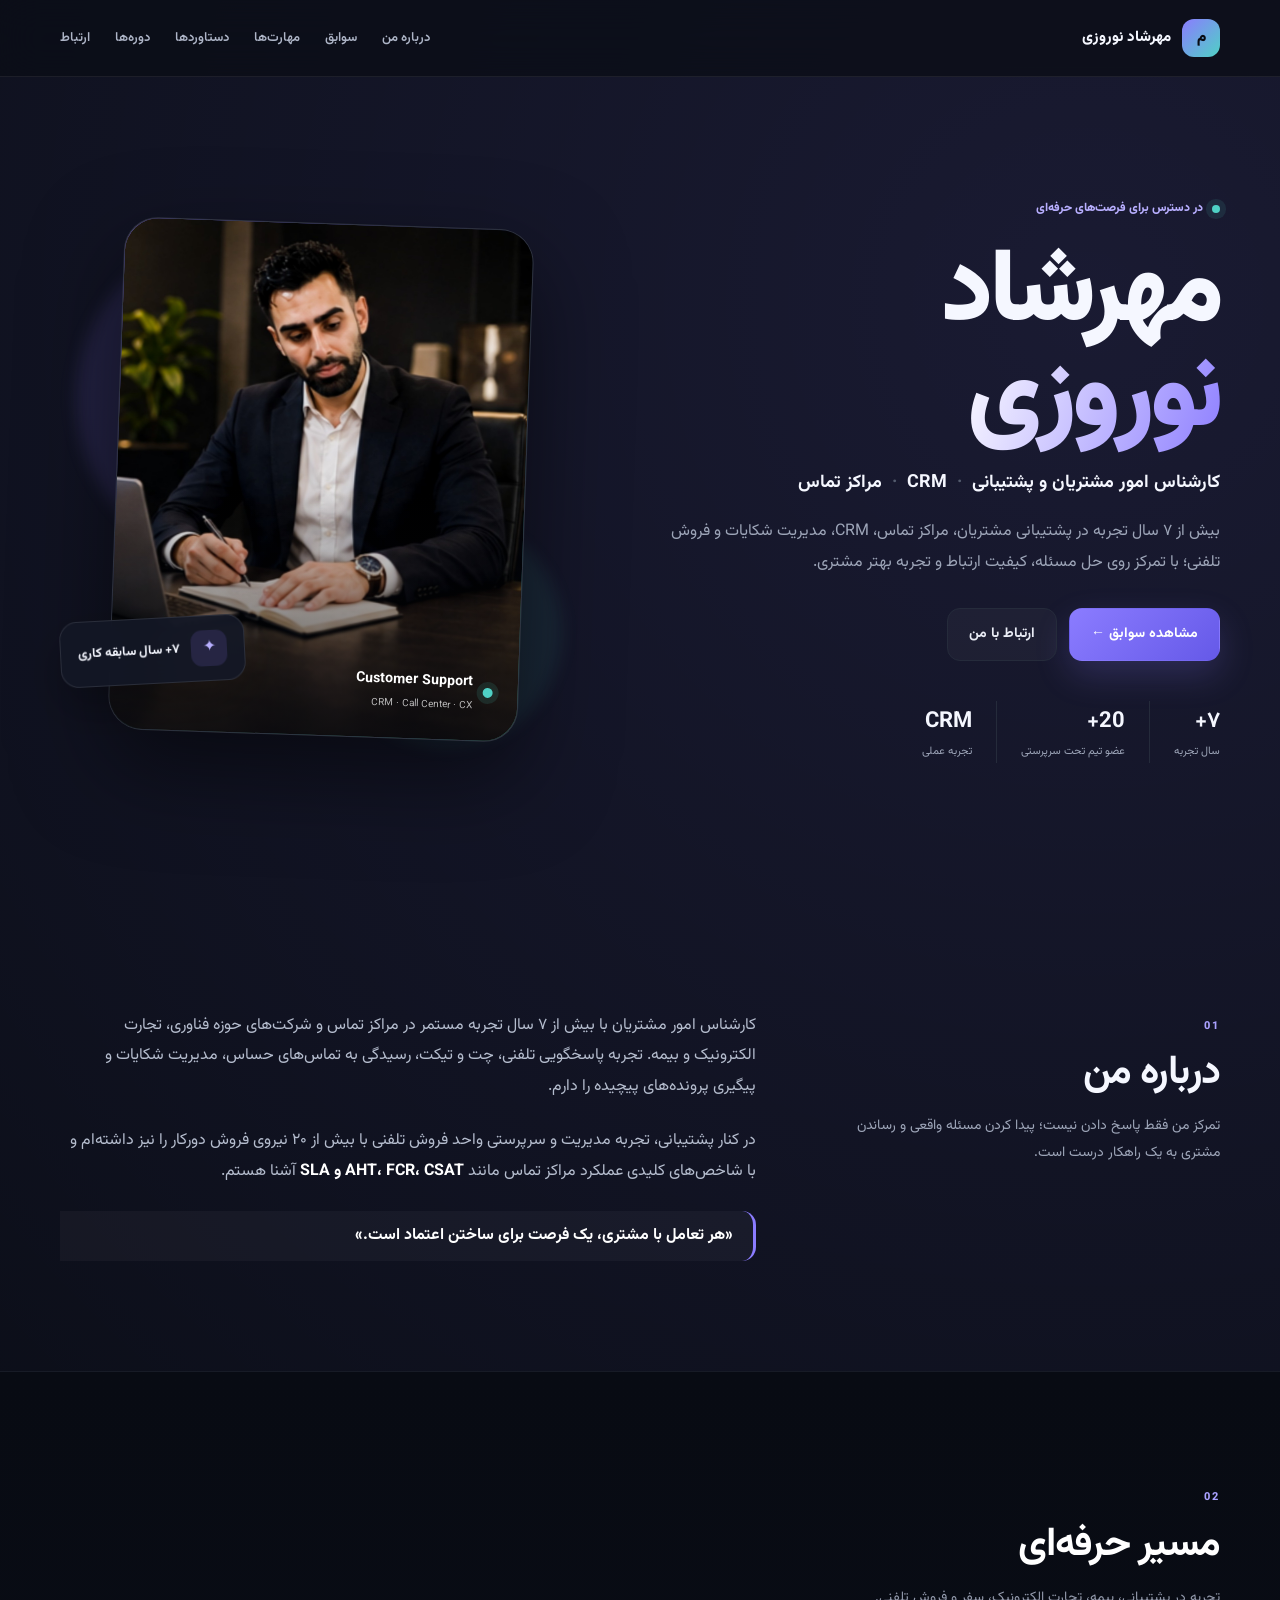
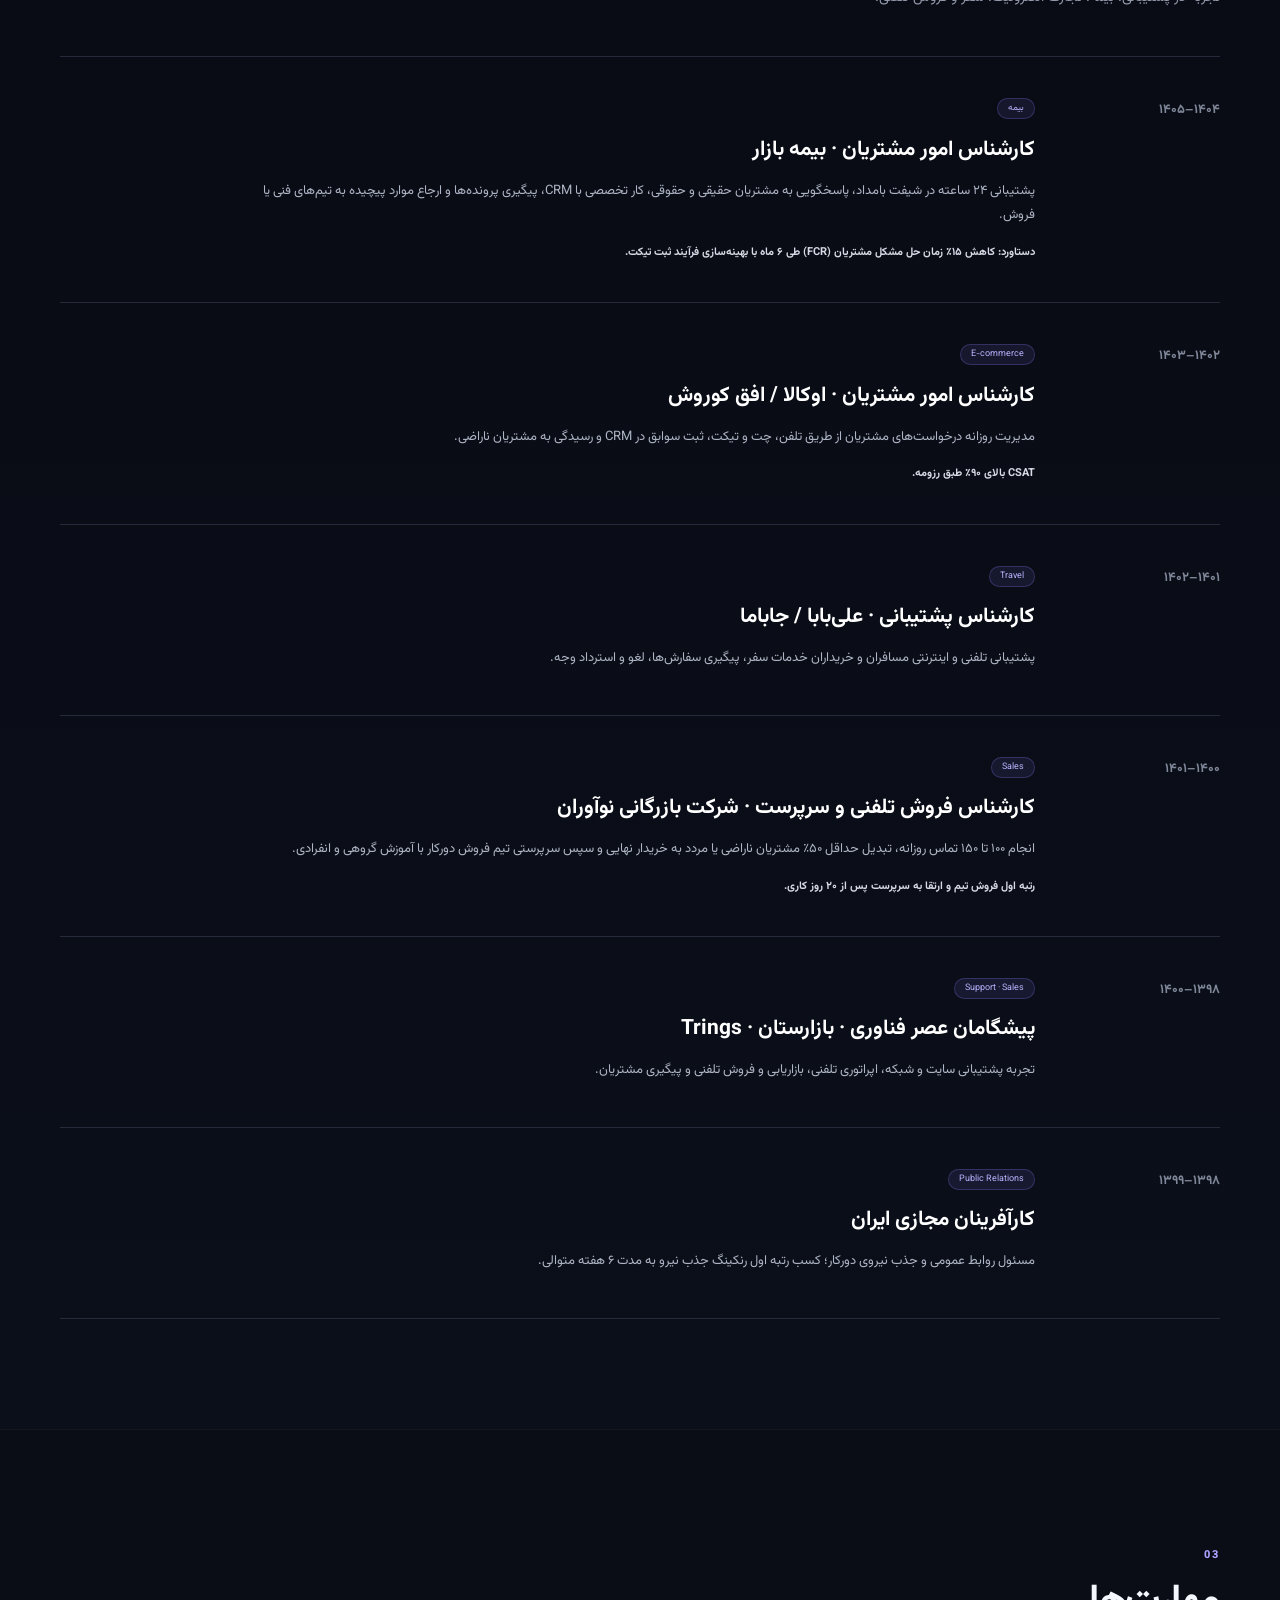
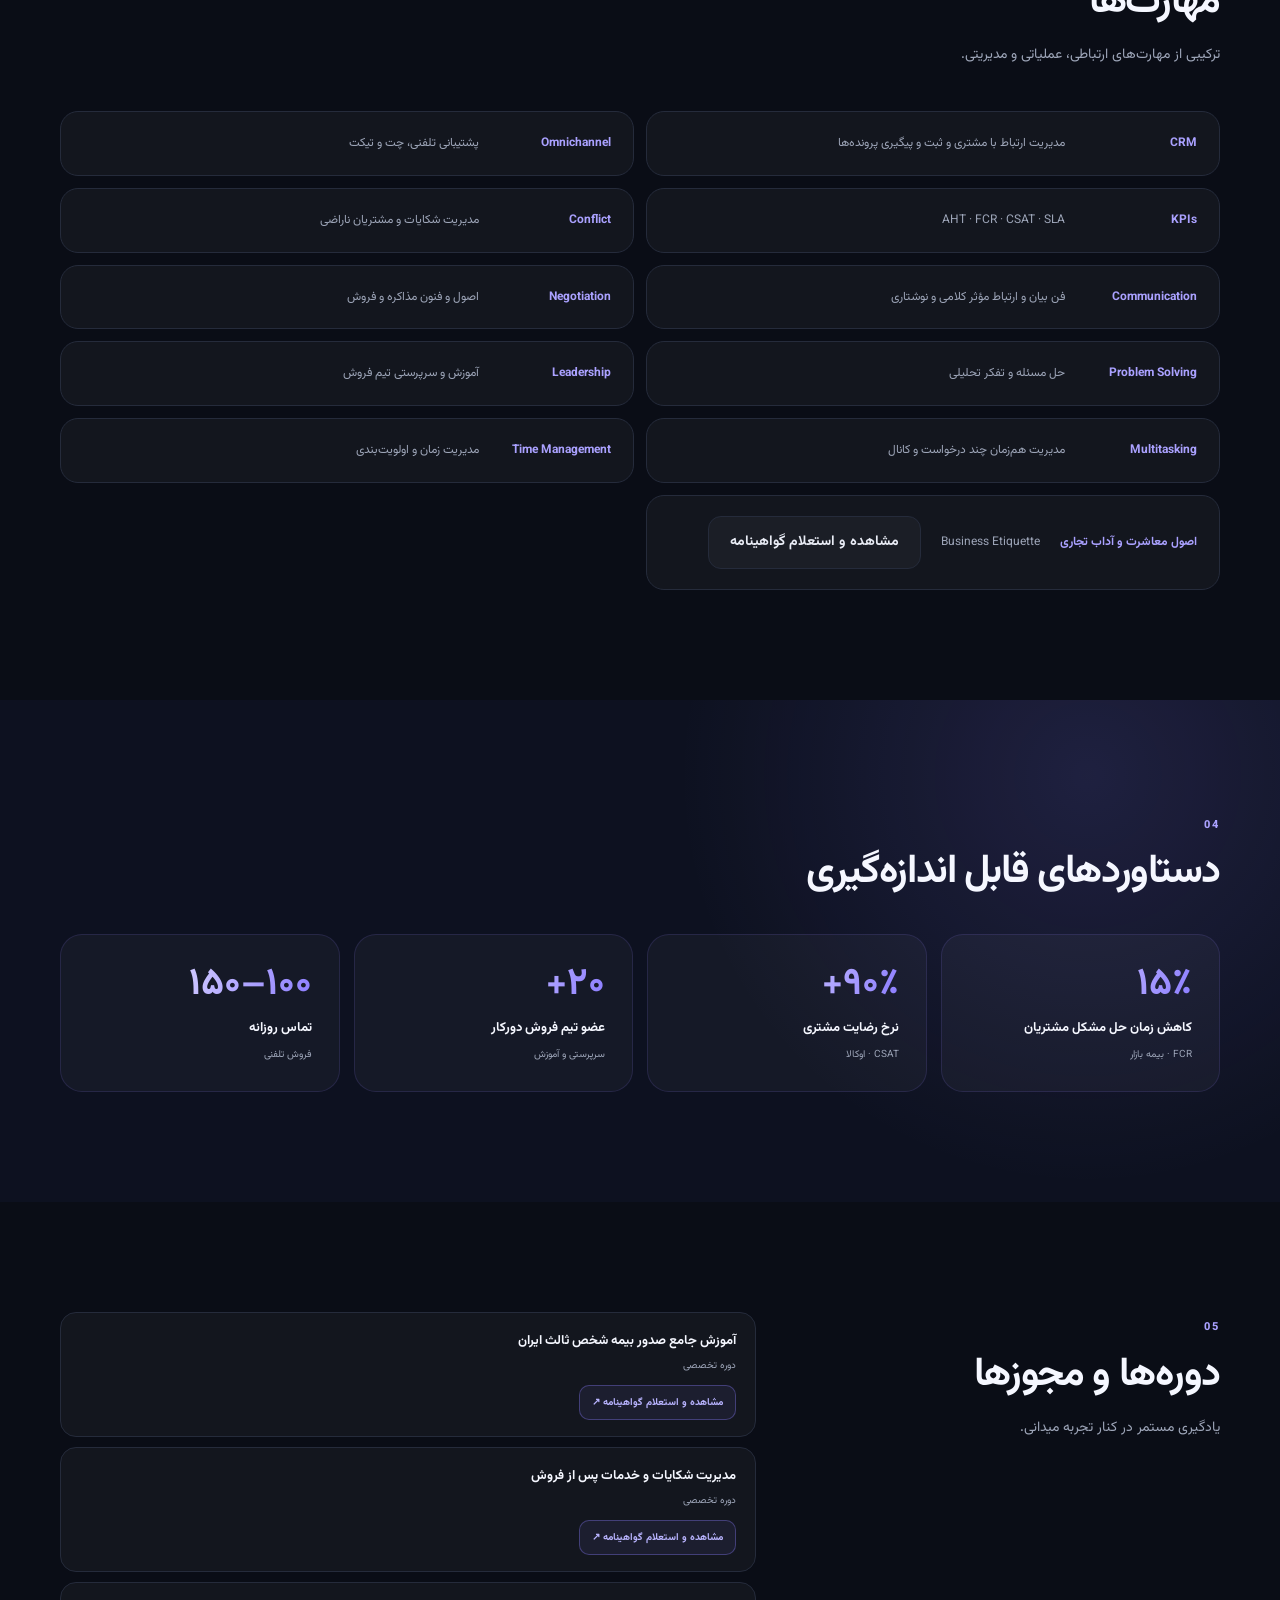
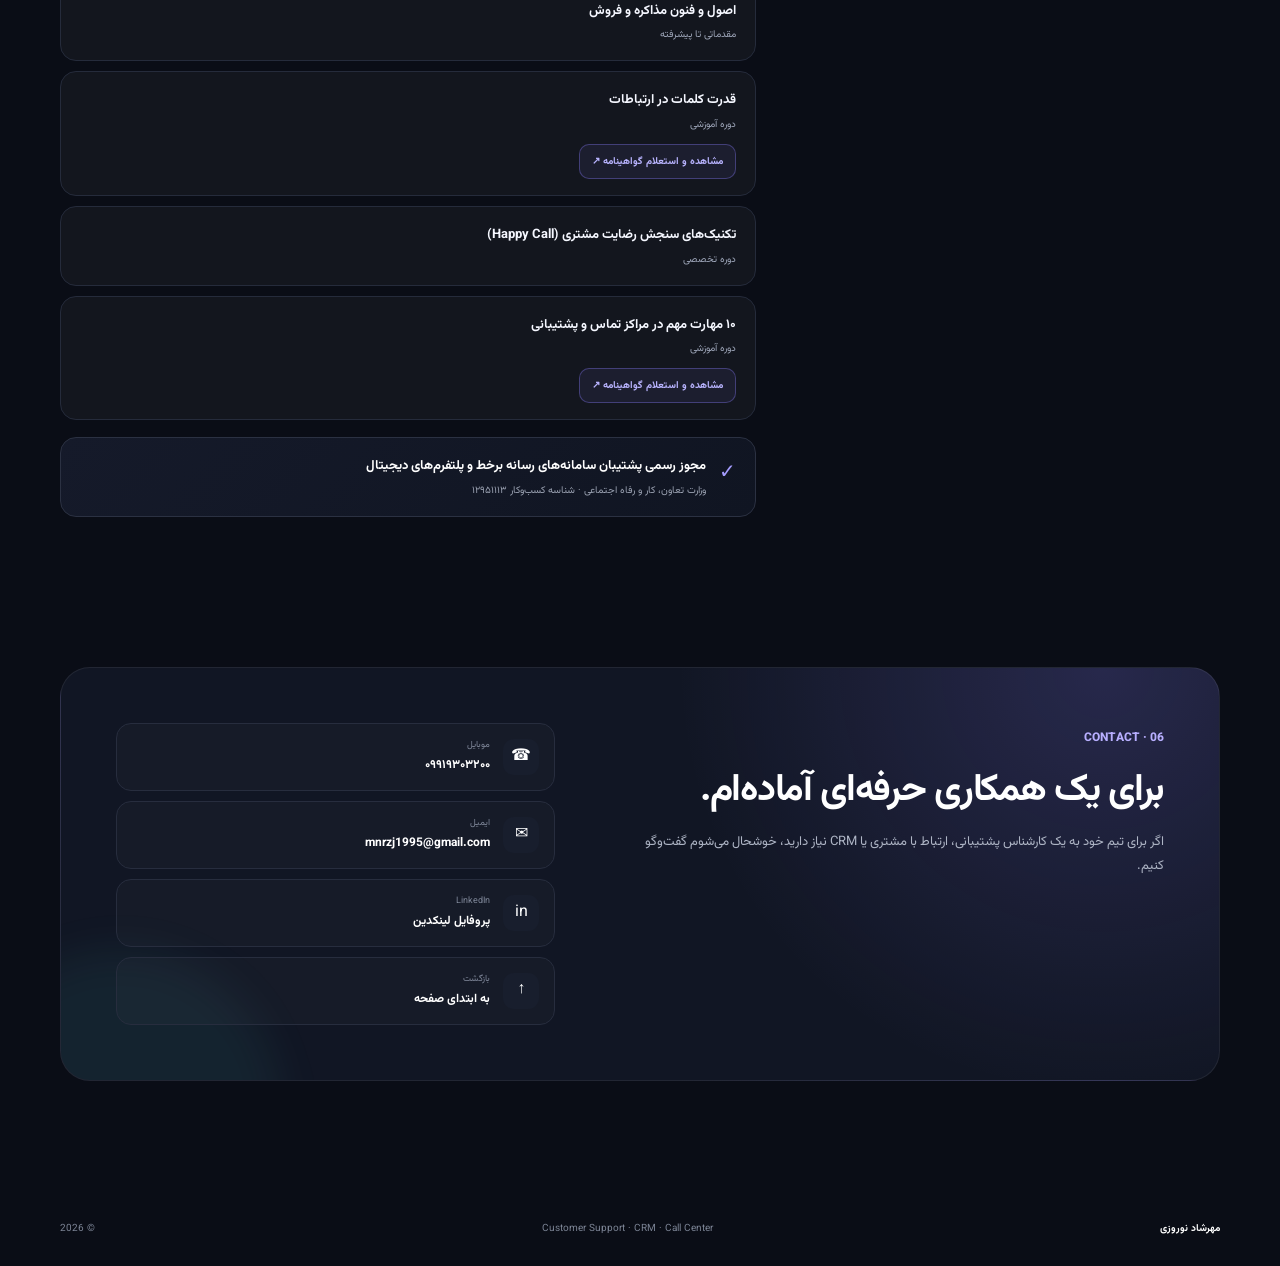
==== commit f1519d5c: "Update skills and remove resume PDF buttons" ====
--- a/index.html
+++ b/index.html
@@ -3,11 +3,11 @@
 <head><meta charset="utf-8"><meta name="viewport" content="width=device-width, initial-scale=1"><meta name="theme-color" content="#0b1020"><meta name="description" content="پورتفولیوی حرفه‌ای مهرشاد نوروزی؛ کارشناس امور مشتریان، پشتیبانی و مراکز تماس با بیش از ۷ سال تجربه."><title>مهرشاد نوروزی | Customer Support & CRM</title><link rel="preconnect" href="https://fonts.googleapis.com"><link rel="preconnect" href="https://fonts.gstatic.com" crossorigin><link href="https://fonts.googleapis.com/css2?family=Vazirmatn:wght@400;500;600;700;800&display=swap" rel="stylesheet"><link rel="stylesheet" href="style.css"></head>
 <body><div class="progress" id="progress"></div><header class="site-header" id="top"><div class="wrap nav-wrap"><a class="brand" href="#top"><span>م</span><strong>مهرشاد نوروزی</strong></a><button class="menu-btn" id="menuBtn" aria-label="باز کردن منو">☰</button><nav id="nav"><a href="#about">درباره من</a><a href="#experience">سوابق</a><a href="#skills">مهارت‌ها</a><a href="#achievements">دستاوردها</a><a href="#courses">دوره‌ها</a><a href="#contact">ارتباط</a></nav></div></header>
 <main>
-<section class="hero wrap"><div class="hero-copy reveal"><div class="eyebrow"><i></i> در دسترس برای فرصت‌های حرفه‌ای</div><h1>مهرشاد<br><em>نوروزی</em></h1><p class="role">کارشناس امور مشتریان و پشتیبانی <b>·</b> CRM <b>·</b> مراکز تماس</p><p class="lead">بیش از ۷ سال تجربه در پشتیبانی مشتریان، مراکز تماس، CRM، مدیریت شکایات و فروش تلفنی؛ با تمرکز روی حل مسئله، کیفیت ارتباط و تجربه بهتر مشتری.</p><div class="hero-actions"><a class="btn primary" href="#experience">مشاهده سوابق <span>←</span></a><a class="btn ghost" href="#contact">ارتباط با من</a><a class="btn ghost" href="mehrshad-noroozi-portfolio.pdf" download>دانلود رزومه PDF <span>↓</span></a></div><div class="mini-stats"><div><strong>۷+</strong><span>سال تجربه</span></div><div><strong>20+</strong><span>عضو تیم تحت سرپرستی</span></div><div><strong>CRM</strong><span>تجربه عملی</span></div></div></div><div class="hero-visual reveal"><div class="orb orb-a"></div><div class="orb orb-b"></div><div class="photo-card"><img src="profile.png" alt="مهرشاد نوروزی" loading="eager"><div class="photo-caption"><span class="status"></span><div><strong>Customer Support</strong><small>CRM · Call Center · CX</small></div></div></div><div class="floating-card"><span>✦</span><div><strong>Problem Solver</strong><small>حل مسئله و مدیریت مشتری</small></div></div></div></section>
+<section class="hero wrap"><div class="hero-copy reveal"><div class="eyebrow"><i></i> در دسترس برای فرصت‌های حرفه‌ای</div><h1>مهرشاد<br><em>نوروزی</em></h1><p class="role">کارشناس امور مشتریان و پشتیبانی <b>·</b> CRM <b>·</b> مراکز تماس</p><p class="lead">بیش از ۷ سال تجربه در پشتیبانی مشتریان، مراکز تماس، CRM، مدیریت شکایات و فروش تلفنی؛ با تمرکز روی حل مسئله، کیفیت ارتباط و تجربه بهتر مشتری.</p><div class="hero-actions"><a class="btn primary" href="#experience">مشاهده سوابق <span>←</span></a><a class="btn ghost" href="#contact">ارتباط با من</a></div><div class="mini-stats"><div><strong>۷+</strong><span>سال تجربه</span></div><div><strong>20+</strong><span>عضو تیم تحت سرپرستی</span></div><div><strong>CRM</strong><span>تجربه عملی</span></div></div></div><div class="hero-visual reveal"><div class="orb orb-a"></div><div class="orb orb-b"></div><div class="photo-card"><img src="profile.png" alt="مهرشاد نوروزی" loading="eager"><div class="photo-caption"><span class="status"></span><div><strong>Customer Support</strong><small>CRM · Call Center · CX</small></div></div></div><div class="floating-card"><span>✦</span><div><strong>Problem Solver</strong><small>حل مسئله و مدیریت مشتری</small></div></div></div></section>
 <section class="section about" id="about"><div class="wrap two-col"><div class="section-heading reveal"><span>01</span><h2>درباره من</h2><p>تمرکز من فقط پاسخ دادن نیست؛ پیدا کردن مسئله واقعی و رساندن مشتری به یک راهکار درست است.</p></div><div class="about-text reveal"><p>کارشناس امور مشتریان با بیش از ۷ سال تجربه مستمر در مراکز تماس و شرکت‌های حوزه فناوری، تجارت الکترونیک و بیمه. تجربه پاسخگویی تلفنی، چت و تیکت، رسیدگی به تماس‌های حساس، مدیریت شکایات و پیگیری پرونده‌های پیچیده را دارم.</p><p>در کنار پشتیبانی، تجربه مدیریت و سرپرستی واحد فروش تلفنی با بیش از ۲۰ نیروی فروش دورکار را نیز داشته‌ام و با شاخص‌های کلیدی عملکرد مراکز تماس مانند <strong>AHT، FCR، CSAT و SLA</strong> آشنا هستم.</p><div class="quote">«هر تعامل با مشتری، یک فرصت برای ساختن اعتماد است.»</div></div></div></section>
 <section class="section dark" id="experience"><div class="wrap"><div class="section-title reveal"><span>02</span><h2>مسیر حرفه‌ای</h2><p>تجربه در پشتیبانی، بیمه، تجارت الکترونیک، سفر و فروش تلفنی.</p></div><div class="timeline"><article class="job reveal"><div class="job-year">۱۴۰۴–۱۴۰۵</div><div><span class="tag">بیمه</span><h3>کارشناس امور مشتریان · بیمه بازار</h3><p>پشتیبانی ۲۴ ساعته در شیفت بامداد، پاسخگویی به مشتریان حقیقی و حقوقی، کار تخصصی با CRM، پیگیری پرونده‌ها و ارجاع موارد پیچیده به تیم‌های فنی یا فروش.</p><strong class="result">دستاورد: کاهش ۱۵٪ زمان حل مشکل مشتریان (FCR) طی ۶ ماه با بهینه‌سازی فرآیند ثبت تیکت.</strong></div></article><article class="job reveal"><div class="job-year">۱۴۰۲–۱۴۰۳</div><div><span class="tag">E-commerce</span><h3>کارشناس امور مشتریان · اوکالا / افق کوروش</h3><p>مدیریت روزانه درخواست‌های مشتریان از طریق تلفن، چت و تیکت، ثبت سوابق در CRM و رسیدگی به مشتریان ناراضی.</p><strong class="result">CSAT بالای ۹۰٪ طبق رزومه.</strong></div></article><article class="job reveal"><div class="job-year">۱۴۰۱–۱۴۰۲</div><div><span class="tag">Travel</span><h3>کارشناس پشتیبانی · علی‌بابا / جاباما</h3><p>پشتیبانی تلفنی و اینترنتی مسافران و خریداران خدمات سفر، پیگیری سفارش‌ها، لغو و استرداد وجه.</p></div></article><article class="job reveal"><div class="job-year">۱۴۰۰–۱۴۰۱</div><div><span class="tag">Sales</span><h3>کارشناس فروش تلفنی و سرپرست · شرکت بازرگانی نوآوران</h3><p>انجام ۱۰۰ تا ۱۵۰ تماس روزانه، تبدیل حداقل ۵۰٪ مشتریان ناراضی یا مردد به خریدار نهایی و سپس سرپرستی تیم فروش دورکار با آموزش گروهی و انفرادی.</p><strong class="result">رتبه اول فروش تیم و ارتقا به سرپرست پس از ۲۰ روز کاری.</strong></div></article><article class="job reveal compact"><div class="job-year">۱۳۹۸–۱۴۰۰</div><div><span class="tag">Support · Sales</span><h3>پیشگامان عصر فناوری · بازارستان · Trings</h3><p>تجربه پشتیبانی سایت و شبکه، اپراتوری تلفنی، بازاریابی و فروش تلفنی و پیگیری مشتریان.</p></div></article><article class="job reveal compact"><div class="job-year">۱۳۹۸–۱۳۹۹</div><div><span class="tag">Public Relations</span><h3>کارآفرینان مجازی ایران</h3><p>مسئول روابط عمومی و جذب نیروی دورکار؛ کسب رتبه اول رنکینگ جذب نیرو به مدت ۶ هفته متوالی.</p></div></article></div></div></section>
-<section class="section" id="skills"><div class="wrap"><div class="section-title reveal"><span>03</span><h2>مهارت‌ها</h2><p>ترکیبی از مهارت‌های ارتباطی، عملیاتی و مدیریتی.</p></div><div class="skills-grid reveal"><div class="skill"><b>CRM</b><span>مدیریت ارتباط با مشتری و ثبت و پیگیری پرونده‌ها</span></div><div class="skill"><b>Omnichannel</b><span>پشتیبانی تلفنی، چت و تیکت</span></div><div class="skill"><b>KPIs</b><span>AHT · FCR · CSAT · SLA</span></div><div class="skill"><b>Conflict</b><span>مدیریت شکایات و مشتریان ناراضی</span></div><div class="skill"><b>Communication</b><span>فن بیان و ارتباط مؤثر کلامی و نوشتاری</span></div><div class="skill"><b>Negotiation</b><span>اصول و فنون مذاکره و فروش</span></div><div class="skill"><b>Problem Solving</b><span>حل مسئله و تفکر تحلیلی</span></div><div class="skill"><b>Leadership</b><span>آموزش و سرپرستی تیم فروش</span></div><div class="skill"><b>Multitasking</b><span>مدیریت هم‌زمان چند درخواست و کانال</span></div><div class="skill"><b>Time Management</b><span>مدیریت زمان و اولویت‌بندی</span></div></div></div></section>
+<section class="section" id="skills"><div class="wrap"><div class="section-title reveal"><span>03</span><h2>مهارت‌ها</h2><p>ترکیبی از مهارت‌های ارتباطی، عملیاتی و مدیریتی.</p></div><div class="skills-grid reveal"><div class="skill"><b>CRM</b><span>مدیریت ارتباط با مشتری و ثبت و پیگیری پرونده‌ها</span></div><div class="skill"><b>Omnichannel</b><span>پشتیبانی تلفنی، چت و تیکت</span></div><div class="skill"><b>KPIs</b><span>AHT · FCR · CSAT · SLA</span></div><div class="skill"><b>Conflict</b><span>مدیریت شکایات و مشتریان ناراضی</span></div><div class="skill"><b>Communication</b><span>فن بیان و ارتباط مؤثر کلامی و نوشتاری</span></div><div class="skill"><b>Negotiation</b><span>اصول و فنون مذاکره و فروش</span></div><div class="skill"><b>Problem Solving</b><span>حل مسئله و تفکر تحلیلی</span></div><div class="skill"><b>Leadership</b><span>آموزش و سرپرستی تیم فروش</span></div><div class="skill"><b>Multitasking</b><span>مدیریت هم‌زمان چند درخواست و کانال</span></div><div class="skill"><b>Time Management</b><span>مدیریت زمان و اولویت‌بندی</span></div><div class="skill"><b>اصول معاشرت و آداب تجاری</b><span>Business Etiquette</span><a class="btn ghost" href="https://www.maktabkhooneh.org/certificates/MK-79FX5S/" target="_blank" rel="noopener noreferrer">مشاهده و استعلام گواهینامه</a></div></div></div></section>
 <section class="section accent" id="achievements"><div class="wrap"><div class="section-title reveal"><span>04</span><h2>دستاوردهای قابل اندازه‌گیری</h2></div><div class="numbers"><div class="number reveal"><strong>۱۵٪</strong><span>کاهش زمان حل مشکل مشتریان</span><small>FCR · بیمه بازار</small></div><div class="number reveal"><strong>۹۰٪+</strong><span>نرخ رضایت مشتری</span><small>CSAT · اوکالا</small></div><div class="number reveal"><strong>۲۰+</strong><span>عضو تیم فروش دورکار</span><small>سرپرستی و آموزش</small></div><div class="number reveal"><strong>۱۰۰–۱۵۰</strong><span>تماس روزانه</span><small>فروش تلفنی</small></div></div></div></section>
 <section class="section" id="courses"><div class="wrap two-col"><div class="section-heading reveal"><span>05</span><h2>دوره‌ها و مجوزها</h2><p>یادگیری مستمر در کنار تجربه میدانی.</p></div><div class="course-list reveal"><div><b>آموزش جامع صدور بیمه شخص ثالث ایران</b><small>دوره تخصصی</small></div><div><b>مدیریت شکایات و خدمات پس از فروش</b><small>دوره تخصصی</small></div><div><b>اصول و فنون مذاکره و فروش</b><small>مقدماتی تا پیشرفته</small></div><div><b>قدرت کلمات در ارتباطات</b><small>دوره آموزشی</small></div><div><b>تکنیک‌های سنجش رضایت مشتری (Happy Call)</b><small>دوره تخصصی</small></div><div><b>۱۰ مهارت مهم در مراکز تماس و پشتیبانی</b><small>دوره آموزشی</small></div><div class="license"><span>✓</span><div><b>مجوز رسمی پشتیبان سامانه‌های رسانه برخط و پلتفرم‌های دیجیتال</b><small>وزارت تعاون، کار و رفاه اجتماعی · شناسه کسب‌وکار ۱۲۹۵۱۱۱۳</small></div></div></div></div></section>
-<section class="section contact" id="contact"><div class="wrap contact-box reveal"><div><span class="eyebrow">06 · CONTACT</span><h2>برای یک همکاری حرفه‌ای آماده‌ام.</h2><p>اگر برای تیم خود به یک کارشناس پشتیبانی، ارتباط با مشتری یا CRM نیاز دارید، خوشحال می‌شوم گفت‌وگو کنیم.</p></div><div class="contact-links"><a href="tel:09919303200"><span>☎</span><div><small>موبایل</small><strong>۰۹۹۱۹۳۰۳۲۰۰</strong></div></a><a href="mailto:mnrzj1995@gmail.com"><span>✉</span><div><small>ایمیل</small><strong>mnrzj1995@gmail.com</strong></div></a><a href="https://www.linkedin.com/in/mehrshad-noroozi-60b160277" target="_blank" rel="noopener noreferrer"><span>in</span><div><small>LinkedIn</small><strong>پروفایل لینکدین</strong></div></a><a href="mehrshad-noroozi-portfolio.pdf" download><span>↓</span><div><small>رزومه</small><strong>دانلود نسخه PDF</strong></div></a><a href="#top"><span>↑</span><div><small>بازگشت</small><strong>به ابتدای صفحه</strong></div></a></div></div></section>
+<section class="section contact" id="contact"><div class="wrap contact-box reveal"><div><span class="eyebrow">06 · CONTACT</span><h2>برای یک همکاری حرفه‌ای آماده‌ام.</h2><p>اگر برای تیم خود به یک کارشناس پشتیبانی، ارتباط با مشتری یا CRM نیاز دارید، خوشحال می‌شوم گفت‌وگو کنیم.</p></div><div class="contact-links"><a href="tel:09919303200"><span>☎</span><div><small>موبایل</small><strong>۰۹۹۱۹۳۰۳۲۰۰</strong></div></a><a href="mailto:mnrzj1995@gmail.com"><span>✉</span><div><small>ایمیل</small><strong>mnrzj1995@gmail.com</strong></div></a><a href="https://www.linkedin.com/in/mehrshad-noroozi-60b160277" target="_blank" rel="noopener noreferrer"><span>in</span><div><small>LinkedIn</small><strong>پروفایل لینکدین</strong></div></a><a href="#top"><span>↑</span><div><small>بازگشت</small><strong>به ابتدای صفحه</strong></div></a></div></div></section>
 </main><footer><div class="wrap"><strong>مهرشاد نوروزی</strong><span>Customer Support · CRM · Call Center</span><span>© 2026</span></div></footer><script src="script.js"></script></body></html>
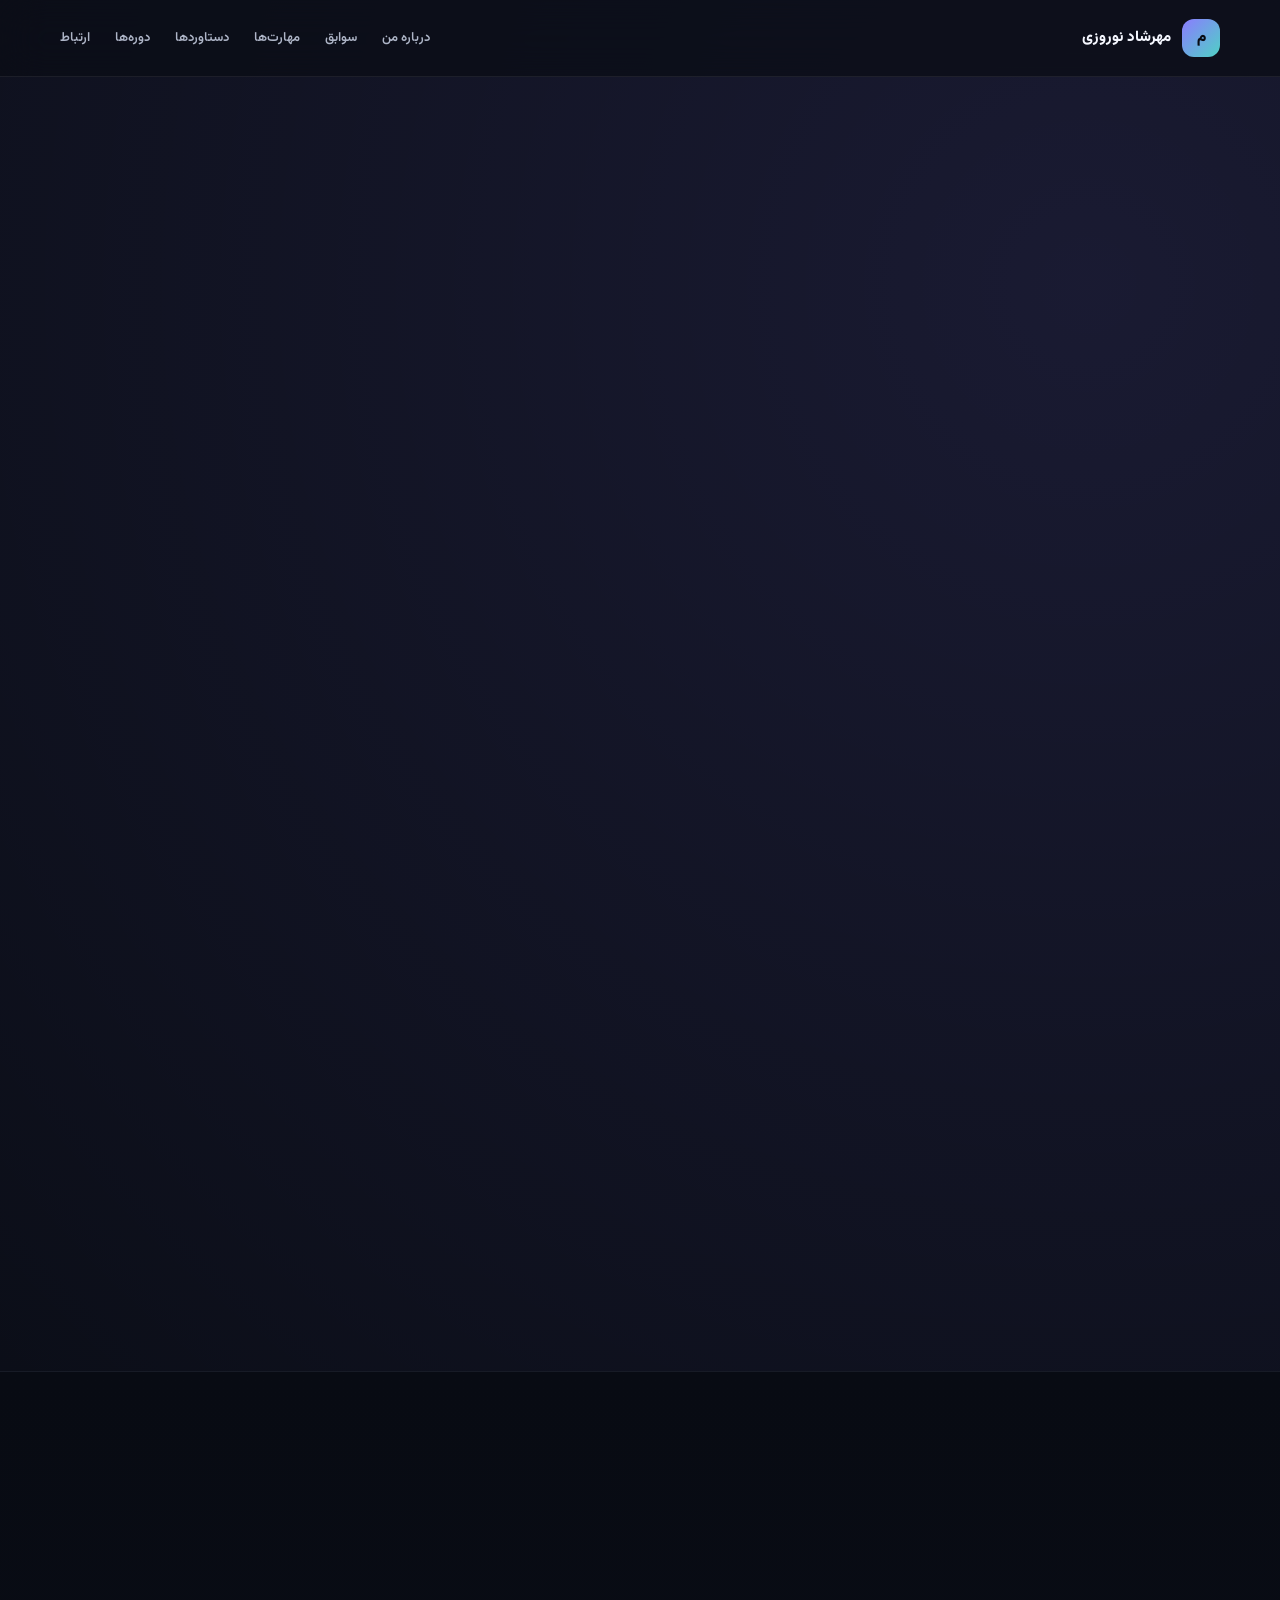
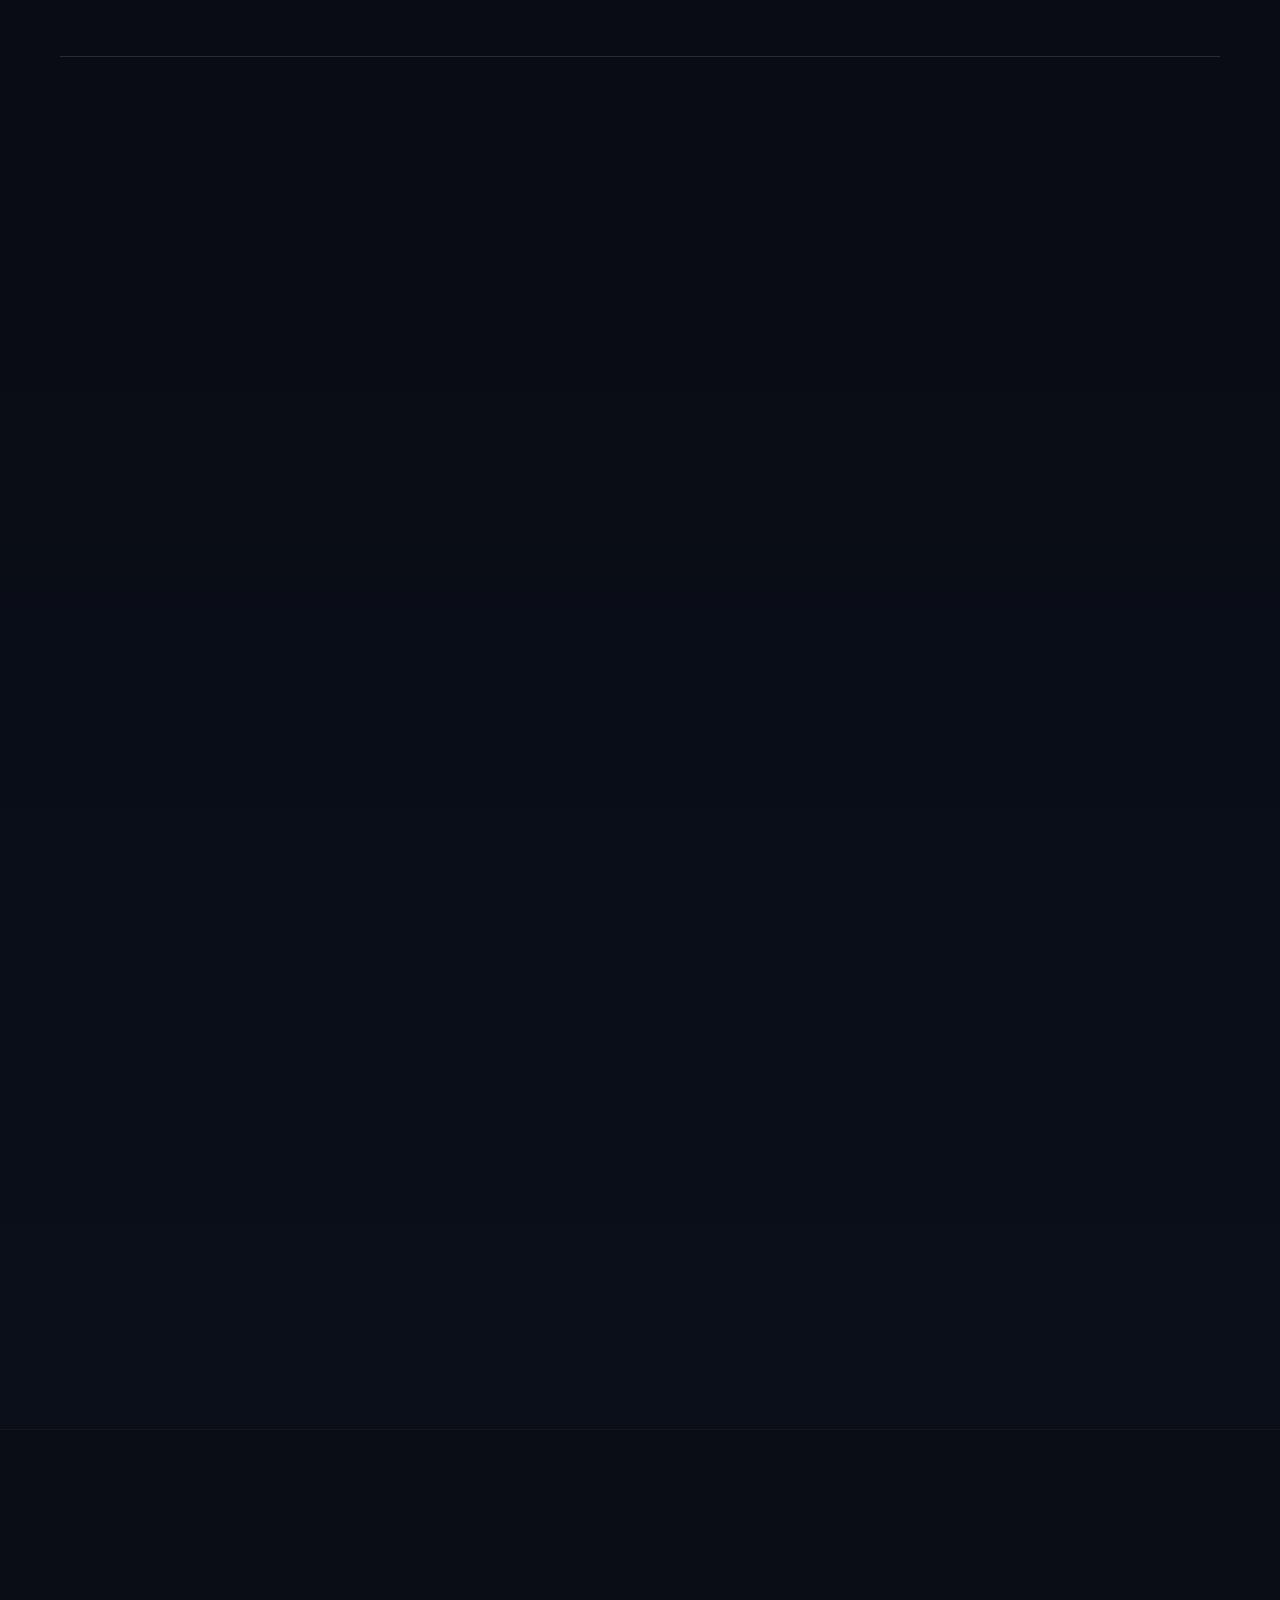
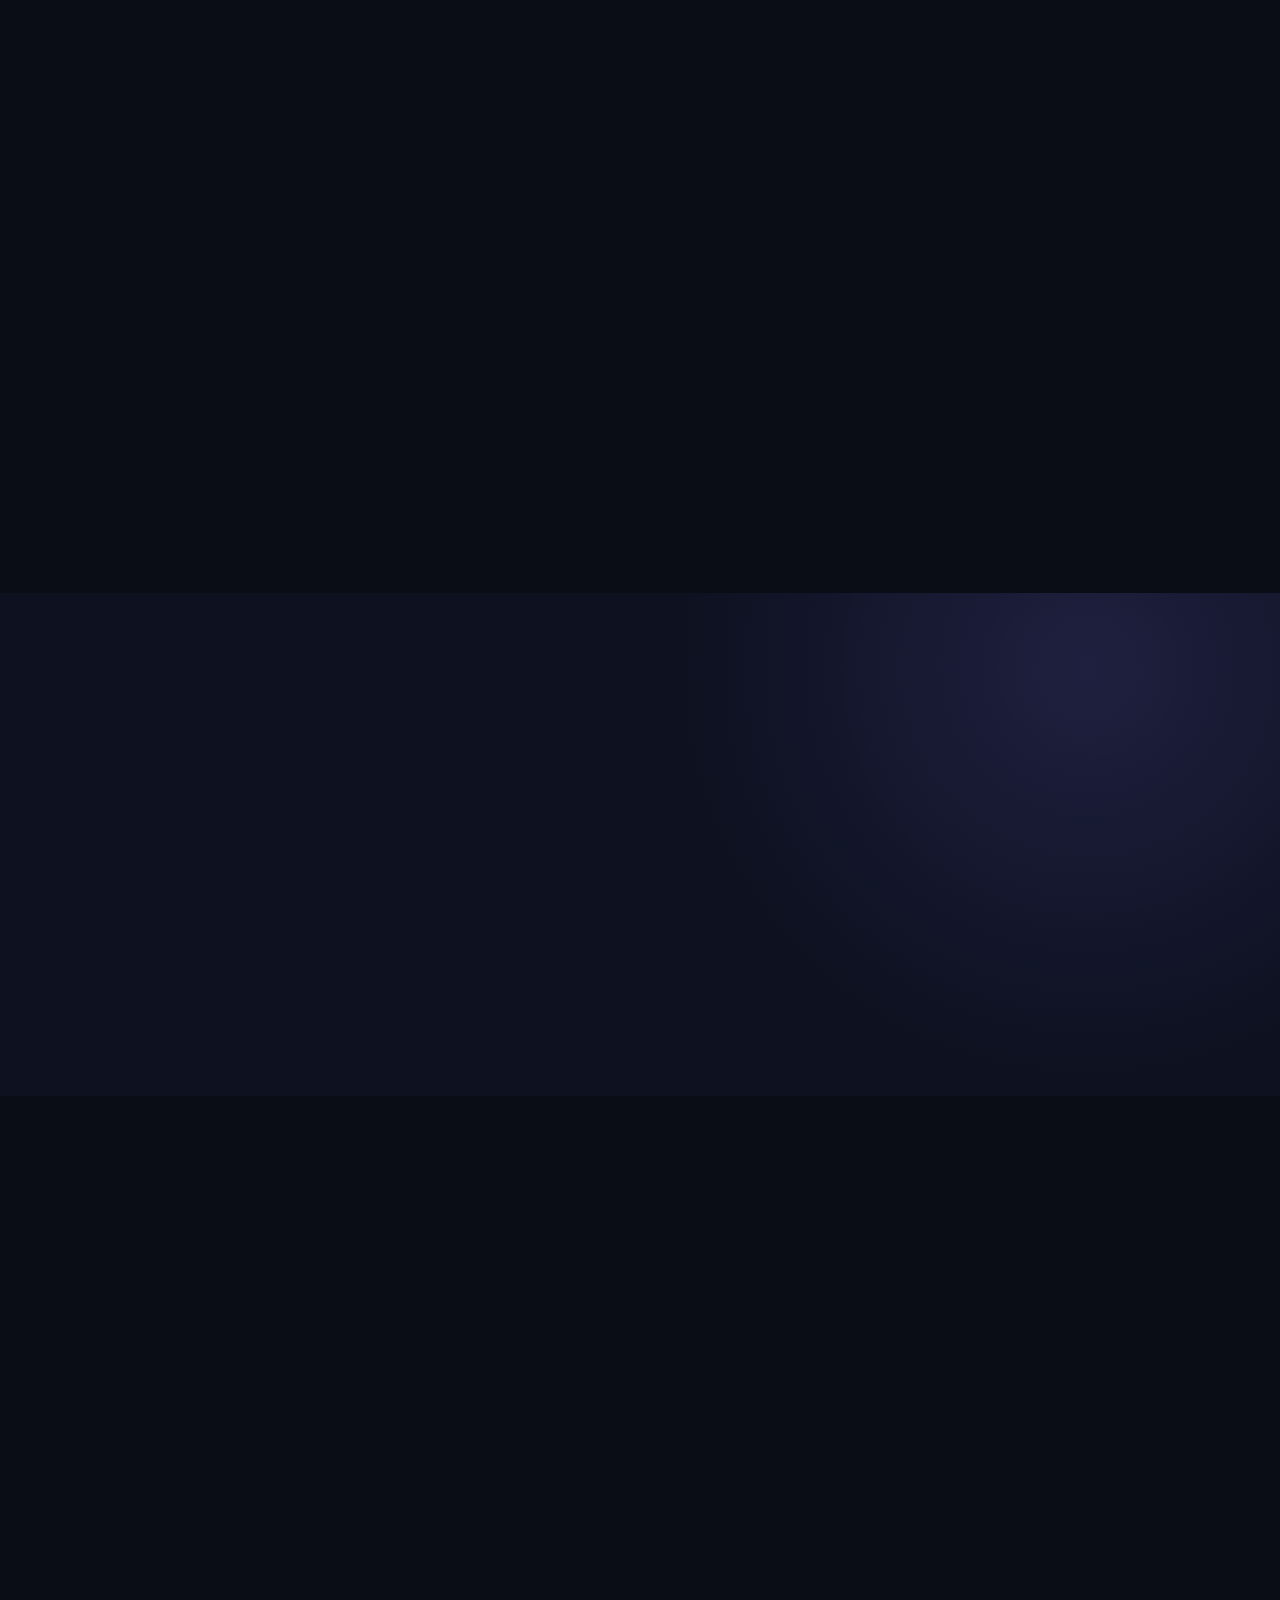
==== commit 650a1847: "Remove Business Etiquette skill from skills section" ====
--- a/index.html
+++ b/index.html
@@ -6,8 +6,7 @@
 <section class="hero wrap"><div class="hero-copy reveal"><div class="eyebrow"><i></i> در دسترس برای فرصت‌های حرفه‌ای</div><h1>مهرشاد<br><em>نوروزی</em></h1><p class="role">کارشناس امور مشتریان و پشتیبانی <b>·</b> CRM <b>·</b> مراکز تماس</p><p class="lead">بیش از ۷ سال تجربه در پشتیبانی مشتریان، مراکز تماس، CRM، مدیریت شکایات و فروش تلفنی؛ با تمرکز روی حل مسئله، کیفیت ارتباط و تجربه بهتر مشتری.</p><div class="hero-actions"><a class="btn primary" href="#experience">مشاهده سوابق <span>←</span></a><a class="btn ghost" href="#contact">ارتباط با من</a></div><div class="mini-stats"><div><strong>۷+</strong><span>سال تجربه</span></div><div><strong>20+</strong><span>عضو تیم تحت سرپرستی</span></div><div><strong>CRM</strong><span>تجربه عملی</span></div></div></div><div class="hero-visual reveal"><div class="orb orb-a"></div><div class="orb orb-b"></div><div class="photo-card"><img src="profile.png" alt="مهرشاد نوروزی" loading="eager"><div class="photo-caption"><span class="status"></span><div><strong>Customer Support</strong><small>CRM · Call Center · CX</small></div></div></div><div class="floating-card"><span>✦</span><div><strong>Problem Solver</strong><small>حل مسئله و مدیریت مشتری</small></div></div></div></section>
 <section class="section about" id="about"><div class="wrap two-col"><div class="section-heading reveal"><span>01</span><h2>درباره من</h2><p>تمرکز من فقط پاسخ دادن نیست؛ پیدا کردن مسئله واقعی و رساندن مشتری به یک راهکار درست است.</p></div><div class="about-text reveal"><p>کارشناس امور مشتریان با بیش از ۷ سال تجربه مستمر در مراکز تماس و شرکت‌های حوزه فناوری، تجارت الکترونیک و بیمه. تجربه پاسخگویی تلفنی، چت و تیکت، رسیدگی به تماس‌های حساس، مدیریت شکایات و پیگیری پرونده‌های پیچیده را دارم.</p><p>در کنار پشتیبانی، تجربه مدیریت و سرپرستی واحد فروش تلفنی با بیش از ۲۰ نیروی فروش دورکار را نیز داشته‌ام و با شاخص‌های کلیدی عملکرد مراکز تماس مانند <strong>AHT، FCR، CSAT و SLA</strong> آشنا هستم.</p><div class="quote">«هر تعامل با مشتری، یک فرصت برای ساختن اعتماد است.»</div></div></div></section>
 <section class="section dark" id="experience"><div class="wrap"><div class="section-title reveal"><span>02</span><h2>مسیر حرفه‌ای</h2><p>تجربه در پشتیبانی، بیمه، تجارت الکترونیک، سفر و فروش تلفنی.</p></div><div class="timeline"><article class="job reveal"><div class="job-year">۱۴۰۴–۱۴۰۵</div><div><span class="tag">بیمه</span><h3>کارشناس امور مشتریان · بیمه بازار</h3><p>پشتیبانی ۲۴ ساعته در شیفت بامداد، پاسخگویی به مشتریان حقیقی و حقوقی، کار تخصصی با CRM، پیگیری پرونده‌ها و ارجاع موارد پیچیده به تیم‌های فنی یا فروش.</p><strong class="result">دستاورد: کاهش ۱۵٪ زمان حل مشکل مشتریان (FCR) طی ۶ ماه با بهینه‌سازی فرآیند ثبت تیکت.</strong></div></article><article class="job reveal"><div class="job-year">۱۴۰۲–۱۴۰۳</div><div><span class="tag">E-commerce</span><h3>کارشناس امور مشتریان · اوکالا / افق کوروش</h3><p>مدیریت روزانه درخواست‌های مشتریان از طریق تلفن، چت و تیکت، ثبت سوابق در CRM و رسیدگی به مشتریان ناراضی.</p><strong class="result">CSAT بالای ۹۰٪ طبق رزومه.</strong></div></article><article class="job reveal"><div class="job-year">۱۴۰۱–۱۴۰۲</div><div><span class="tag">Travel</span><h3>کارشناس پشتیبانی · علی‌بابا / جاباما</h3><p>پشتیبانی تلفنی و اینترنتی مسافران و خریداران خدمات سفر، پیگیری سفارش‌ها، لغو و استرداد وجه.</p></div></article><article class="job reveal"><div class="job-year">۱۴۰۰–۱۴۰۱</div><div><span class="tag">Sales</span><h3>کارشناس فروش تلفنی و سرپرست · شرکت بازرگانی نوآوران</h3><p>انجام ۱۰۰ تا ۱۵۰ تماس روزانه، تبدیل حداقل ۵۰٪ مشتریان ناراضی یا مردد به خریدار نهایی و سپس سرپرستی تیم فروش دورکار با آموزش گروهی و انفرادی.</p><strong class="result">رتبه اول فروش تیم و ارتقا به سرپرست پس از ۲۰ روز کاری.</strong></div></article><article class="job reveal compact"><div class="job-year">۱۳۹۸–۱۴۰۰</div><div><span class="tag">Support · Sales</span><h3>پیشگامان عصر فناوری · بازارستان · Trings</h3><p>تجربه پشتیبانی سایت و شبکه، اپراتوری تلفنی، بازاریابی و فروش تلفنی و پیگیری مشتریان.</p></div></article><article class="job reveal compact"><div class="job-year">۱۳۹۸–۱۳۹۹</div><div><span class="tag">Public Relations</span><h3>کارآفرینان مجازی ایران</h3><p>مسئول روابط عمومی و جذب نیروی دورکار؛ کسب رتبه اول رنکینگ جذب نیرو به مدت ۶ هفته متوالی.</p></div></article></div></div></section>
-<section class="section" id="skills"><div class="wrap"><div class="section-title reveal"><span>03</span><h2>مهارت‌ها</h2><p>ترکیبی از مهارت‌های ارتباطی، عملیاتی و مدیریتی.</p></div><div class="skills-grid reveal"><div class="skill"><b>CRM</b><span>مدیریت ارتباط با مشتری و ثبت و پیگیری پرونده‌ها</span></div><div class="skill"><b>Omnichannel</b><span>پشتیبانی تلفنی، چت و تیکت</span></div><div class="skill"><b>KPIs</b><span>AHT · FCR · CSAT · SLA</span></div><div class="skill"><b>Conflict</b><span>مدیریت شکایات و مشتریان ناراضی</span></div><div class="skill"><b>Communication</b><span>فن بیان و ارتباط مؤثر کلامی و نوشتاری</span></div><div class="skill"><b>Negotiation</b><span>اصول و فنون مذاکره و فروش</span></div><div class="skill"><b>Problem Solving</b><span>حل مسئله و تفکر تحلیلی</span></div><div class="skill"><b>Leadership</b><span>آموزش و سرپرستی تیم فروش</span></div><div class="skill"><b>Multitasking</b><span>مدیریت هم‌زمان چند درخواست و کانال</span></div><div class="skill"><b>Time Management</b><span>مدیریت زمان و اولویت‌بندی</span></div><div class="skill"><b>اصول معاشرت و آداب تجاری</b><span>Business Etiquette</span><a class="btn ghost" href="https://www.maktabkhooneh.org/certificates/MK-79FX5S/" target="_blank" rel="noopener noreferrer">مشاهده و استعلام گواهینامه</a></div></div></div></section>
+<section class="section" id="skills"><div class="wrap"><div class="section-title reveal"><span>03</span><h2>مهارت‌ها</h2><p>ترکیبی از مهارت‌های ارتباطی، عملیاتی و مدیریتی.</p></div><div class="skills-grid reveal"><div class="skill"><b>CRM</b><span>مدیریت ارتباط با مشتری و ثبت و پیگیری پرونده‌ها</span></div><div class="skill"><b>Omnichannel</b><span>پشتیبانی تلفنی، چت و تیکت</span></div><div class="skill"><b>KPIs</b><span>AHT · FCR · CSAT · SLA</span></div><div class="skill"><b>Conflict</b><span>مدیریت شکایات و مشتریان ناراضی</span></div><div class="skill"><b>Communication</b><span>فن بیان و ارتباط مؤثر کلامی و نوشتاری</span></div><div class="skill"><b>Negotiation</b><span>اصول و فنون مذاکره و فروش</span></div><div class="skill"><b>Problem Solving</b><span>حل مسئله و تفکر تحلیلی</span></div><div class="skill"><b>Leadership</b><span>آموزش و سرپرستی تیم فروش</span></div><div class="skill"><b>Multitasking</b><span>مدیریت هم‌زمان چند درخواست و کانال</span></div><div class="skill"><b>Time Management</b><span>مدیریت زمان و اولویت‌بندی</span></div></div></div></section>
 <section class="section accent" id="achievements"><div class="wrap"><div class="section-title reveal"><span>04</span><h2>دستاوردهای قابل اندازه‌گیری</h2></div><div class="numbers"><div class="number reveal"><strong>۱۵٪</strong><span>کاهش زمان حل مشکل مشتریان</span><small>FCR · بیمه بازار</small></div><div class="number reveal"><strong>۹۰٪+</strong><span>نرخ رضایت مشتری</span><small>CSAT · اوکالا</small></div><div class="number reveal"><strong>۲۰+</strong><span>عضو تیم فروش دورکار</span><small>سرپرستی و آموزش</small></div><div class="number reveal"><strong>۱۰۰–۱۵۰</strong><span>تماس روزانه</span><small>فروش تلفنی</small></div></div></div></section>
 <section class="section" id="courses"><div class="wrap two-col"><div class="section-heading reveal"><span>05</span><h2>دوره‌ها و مجوزها</h2><p>یادگیری مستمر در کنار تجربه میدانی.</p></div><div class="course-list reveal"><div><b>آموزش جامع صدور بیمه شخص ثالث ایران</b><small>دوره تخصصی</small></div><div><b>مدیریت شکایات و خدمات پس از فروش</b><small>دوره تخصصی</small></div><div><b>اصول و فنون مذاکره و فروش</b><small>مقدماتی تا پیشرفته</small></div><div><b>قدرت کلمات در ارتباطات</b><small>دوره آموزشی</small></div><div><b>تکنیک‌های سنجش رضایت مشتری (Happy Call)</b><small>دوره تخصصی</small></div><div><b>۱۰ مهارت مهم در مراکز تماس و پشتیبانی</b><small>دوره آموزشی</small></div><div class="license"><span>✓</span><div><b>مجوز رسمی پشتیبان سامانه‌های رسانه برخط و پلتفرم‌های دیجیتال</b><small>وزارت تعاون، کار و رفاه اجتماعی · شناسه کسب‌وکار ۱۲۹۵۱۱۱۳</small></div></div></div></div></section>
-<section class="section contact" id="contact"><div class="wrap contact-box reveal"><div><span class="eyebrow">06 · CONTACT</span><h2>برای یک همکاری حرفه‌ای آماده‌ام.</h2><p>اگر برای تیم خود به یک کارشناس پشتیبانی، ارتباط با مشتری یا CRM نیاز دارید، خوشحال می‌شوم گفت‌وگو کنیم.</p></div><div class="contact-links"><a href="tel:09919303200"><span>☎</span><div><small>موبایل</small><strong>۰۹۹۱۹۳۰۳۲۰۰</strong></div></a><a href="mailto:mnrzj1995@gmail.com"><span>✉</span><div><small>ایمیل</small><strong>mnrzj1995@gmail.com</strong></div></a><a href="https://www.linkedin.com/in/mehrshad-noroozi-60b160277" target="_blank" rel="noopener noreferrer"><span>in</span><div><small>LinkedIn</small><strong>پروفایل لینکدین</strong></div></a><a href="#top"><span>↑</span><div><small>بازگشت</small><strong>به ابتدای صفحه</strong></div></a></div></div></section>
-</main><footer><div class="wrap"><strong>مهرشاد نوروزی</strong><span>Customer Support · CRM · Call Center</span><span>© 2026</span></div></footer><script src="script.js"></script></body></html>+<section class="section contact" id="contact"><div class="wrap contact-box reveal"><div><span class="eyebrow">06 · CONTACT</span><h2>برای یک همکاری حرفه‌ای آماده‌ام.</h2><p>اگر برای تیم خود به یک کارشناس پشتیبانی، ارتباط با مشتری یا CRM نیاز دارید، خوشحال می‌شوم گفت‌وگو کنیم.</p></div><div class="contact-links"><a href="tel:09919303200"><span>☎</span><div><small>موبایل</small><strong>۰۹۹۱۹۳۰۳۲۰۰</strong></div></a><a href="mailto:mnrzj1995@gmail.com"><span>✉</span><div><small>ایمیل</small><strong>mnrzj1995@gmail.com</strong></div></a><a href="https://www.linkedin.com/in/mehrshad-noroozi-60b160277" target="_blank" rel="noopener noreferrer"><span>in</span><div><small>LinkedIn</small><strong>پروفایل لینکدین</strong></div></a><a href="#top"><span>↑</span><div><small>بازگشت</small><strong>به ابتدای صفحه</strong></div></a></div></div></section>
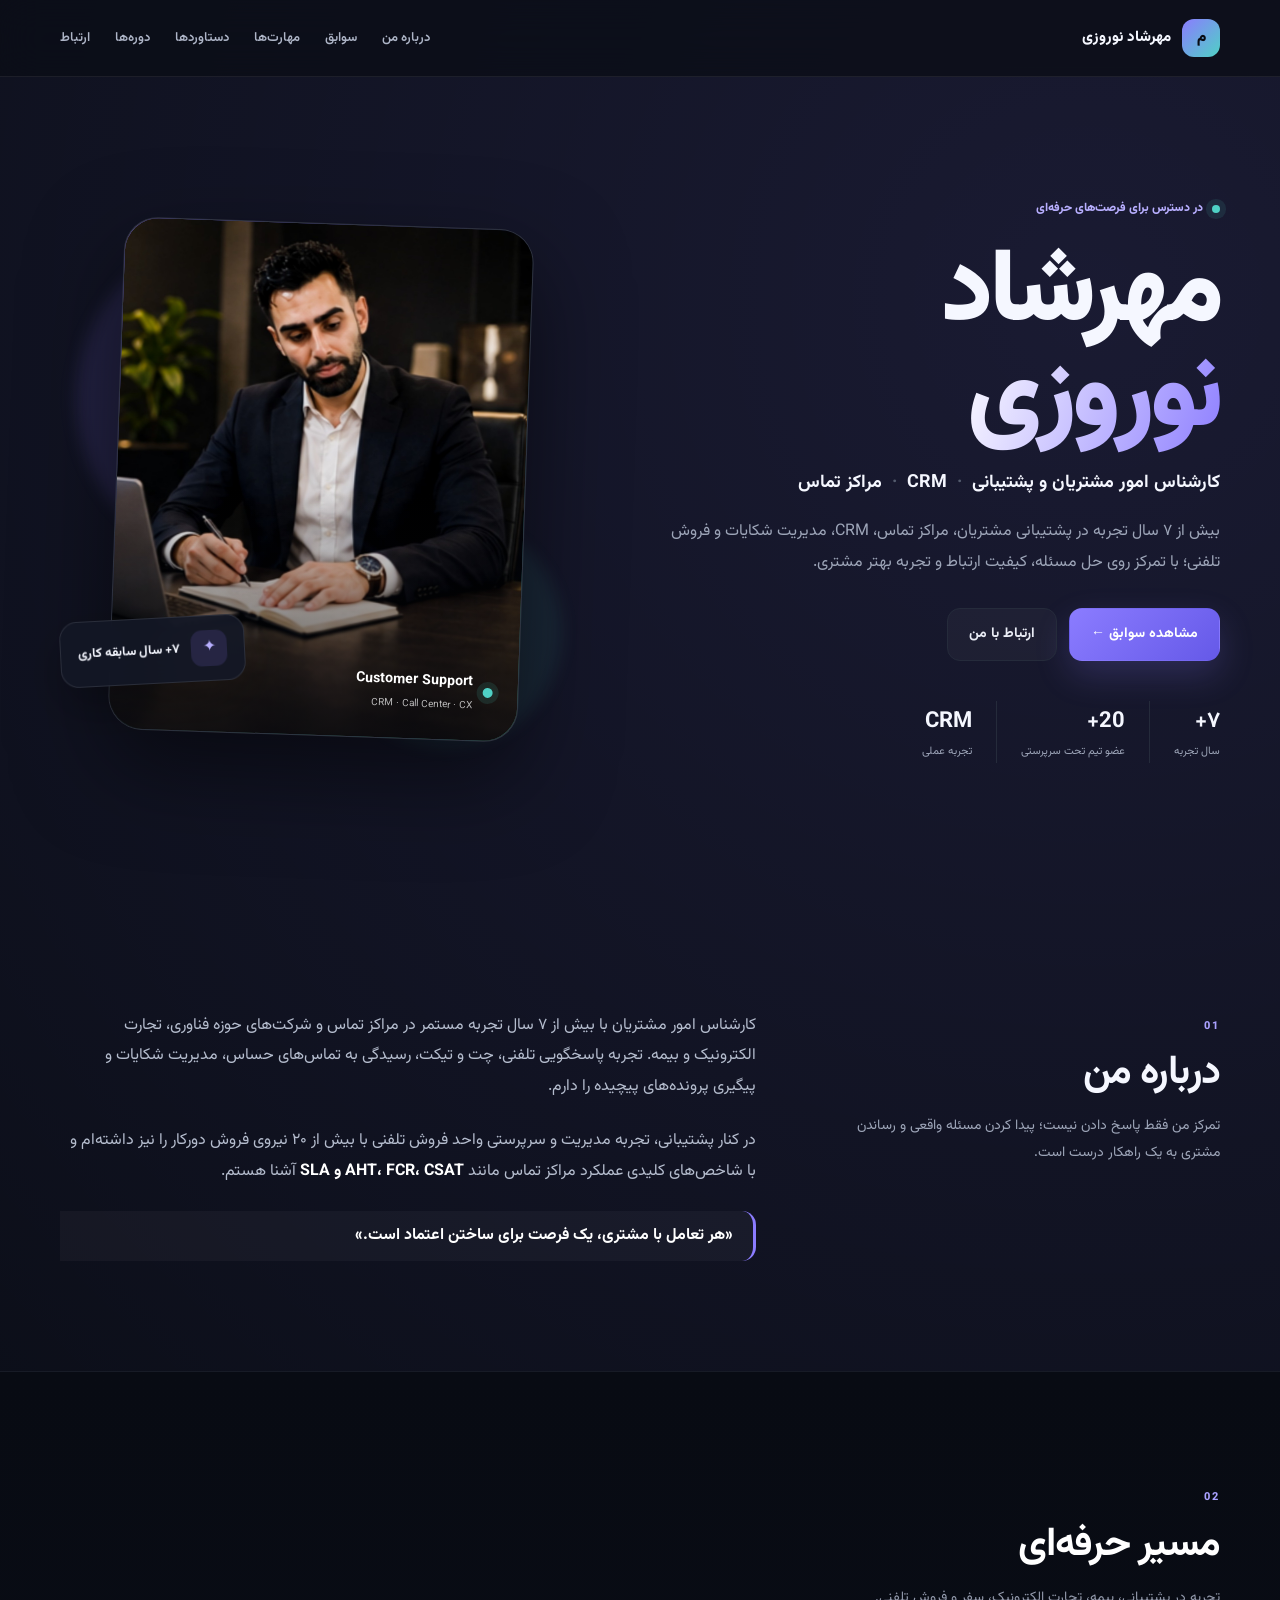
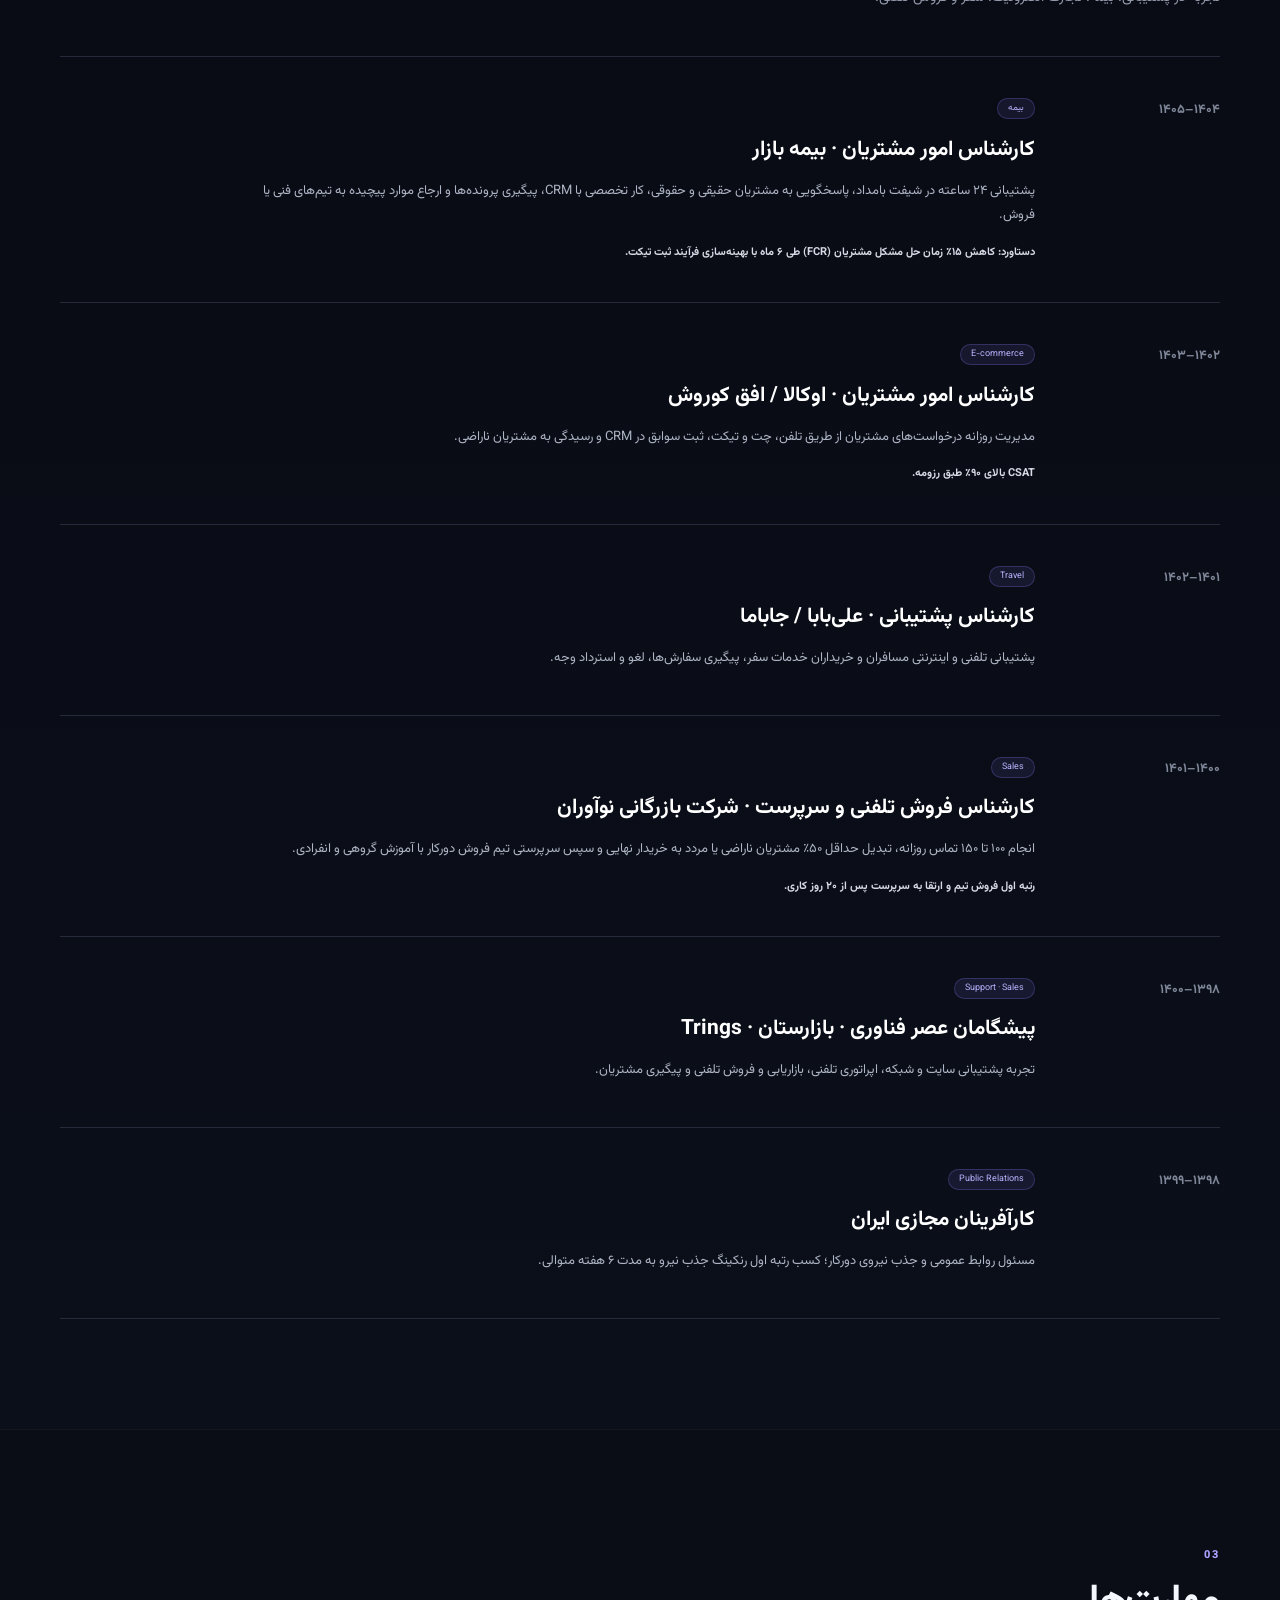
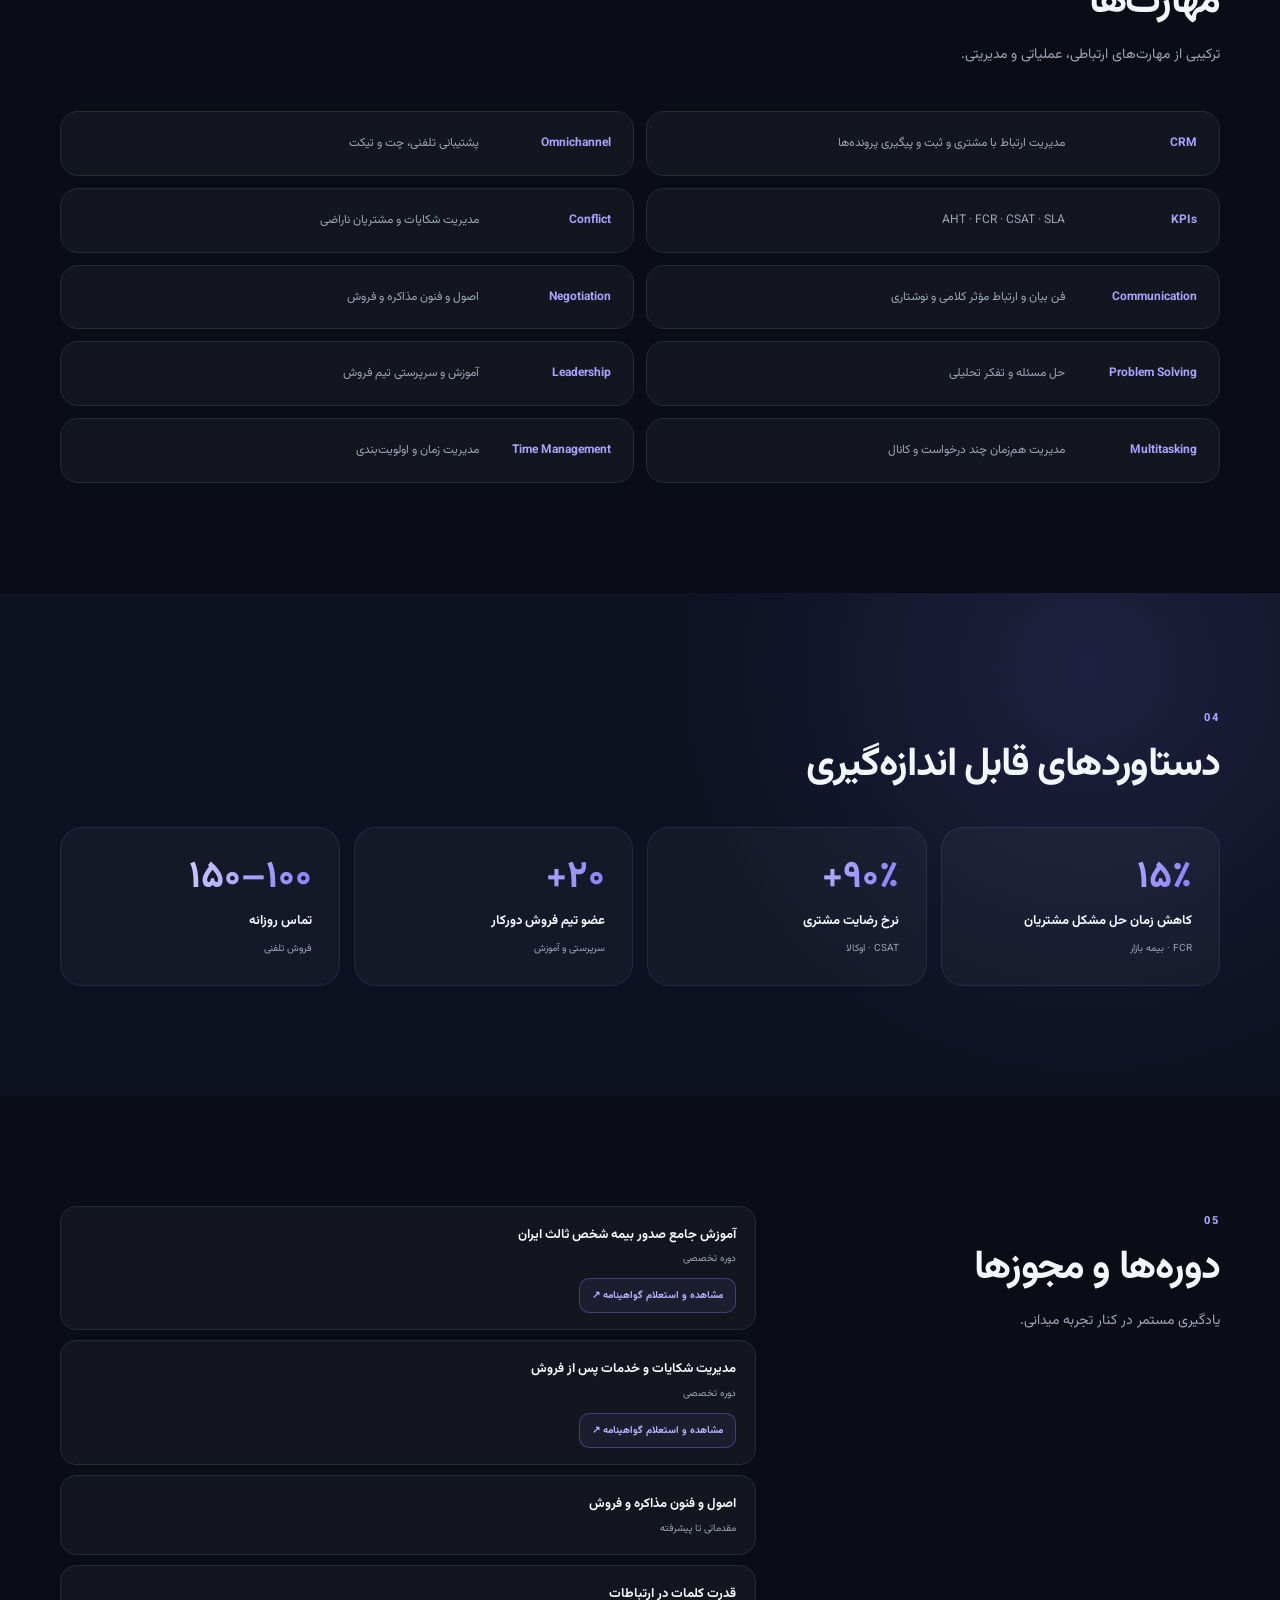
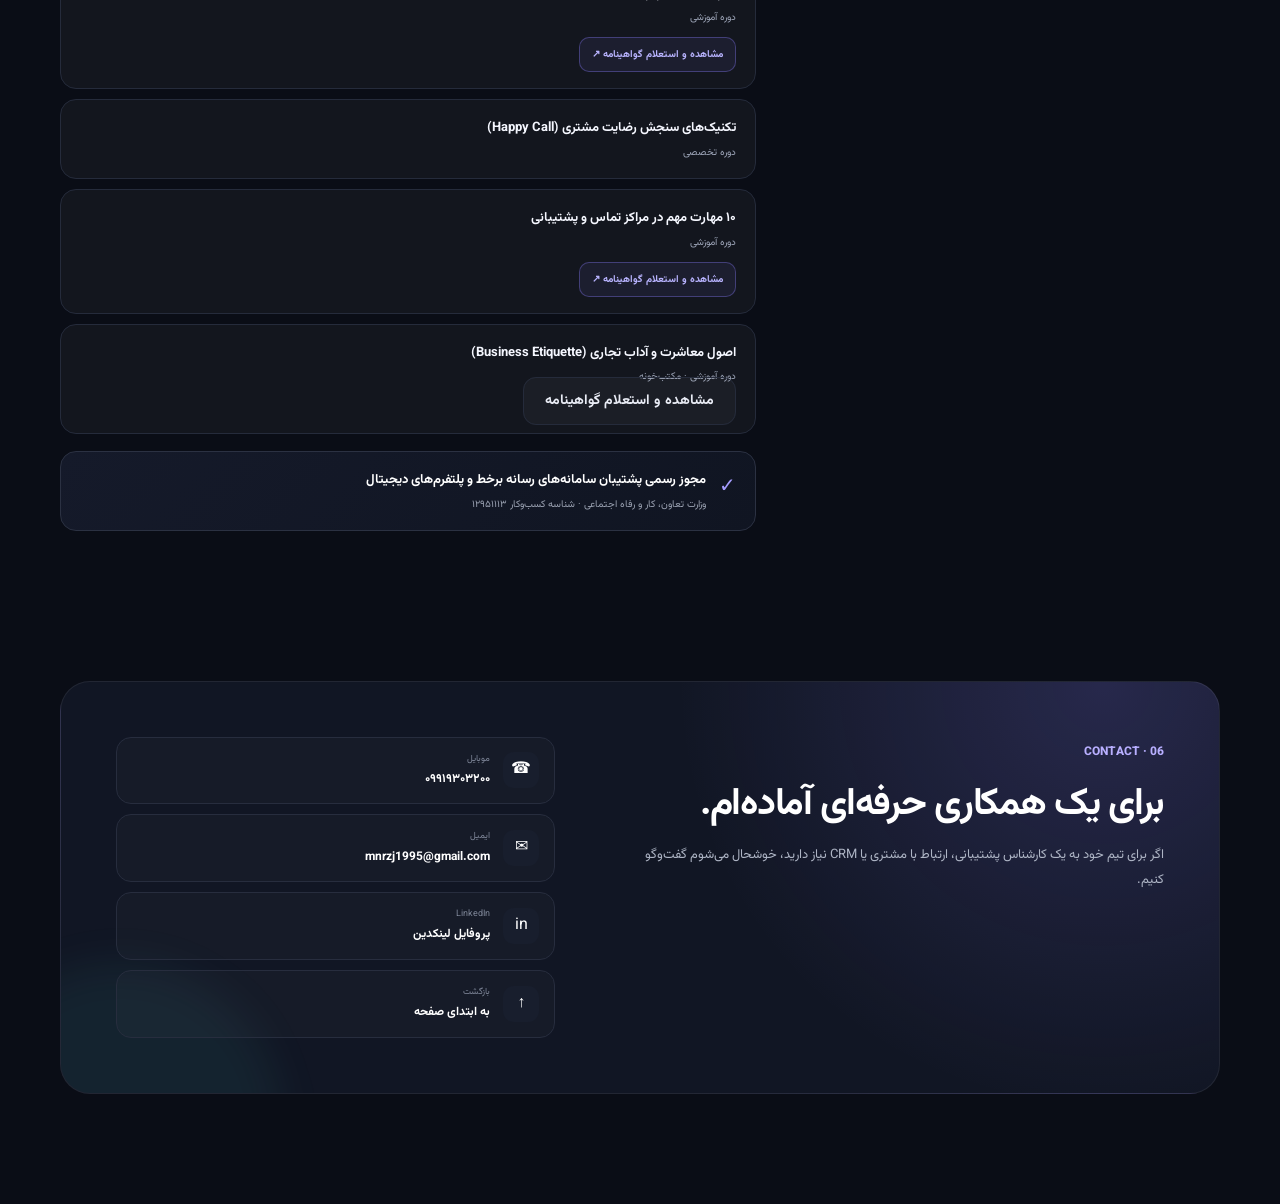
==== commit 27b3eaef: "Move Business Etiquette course from skills to courses with certificate link" ====
--- a/index.html
+++ b/index.html
@@ -8,5 +8,6 @@
 <section class="section dark" id="experience"><div class="wrap"><div class="section-title reveal"><span>02</span><h2>مسیر حرفه‌ای</h2><p>تجربه در پشتیبانی، بیمه، تجارت الکترونیک، سفر و فروش تلفنی.</p></div><div class="timeline"><article class="job reveal"><div class="job-year">۱۴۰۴–۱۴۰۵</div><div><span class="tag">بیمه</span><h3>کارشناس امور مشتریان · بیمه بازار</h3><p>پشتیبانی ۲۴ ساعته در شیفت بامداد، پاسخگویی به مشتریان حقیقی و حقوقی، کار تخصصی با CRM، پیگیری پرونده‌ها و ارجاع موارد پیچیده به تیم‌های فنی یا فروش.</p><strong class="result">دستاورد: کاهش ۱۵٪ زمان حل مشکل مشتریان (FCR) طی ۶ ماه با بهینه‌سازی فرآیند ثبت تیکت.</strong></div></article><article class="job reveal"><div class="job-year">۱۴۰۲–۱۴۰۳</div><div><span class="tag">E-commerce</span><h3>کارشناس امور مشتریان · اوکالا / افق کوروش</h3><p>مدیریت روزانه درخواست‌های مشتریان از طریق تلفن، چت و تیکت، ثبت سوابق در CRM و رسیدگی به مشتریان ناراضی.</p><strong class="result">CSAT بالای ۹۰٪ طبق رزومه.</strong></div></article><article class="job reveal"><div class="job-year">۱۴۰۱–۱۴۰۲</div><div><span class="tag">Travel</span><h3>کارشناس پشتیبانی · علی‌بابا / جاباما</h3><p>پشتیبانی تلفنی و اینترنتی مسافران و خریداران خدمات سفر، پیگیری سفارش‌ها، لغو و استرداد وجه.</p></div></article><article class="job reveal"><div class="job-year">۱۴۰۰–۱۴۰۱</div><div><span class="tag">Sales</span><h3>کارشناس فروش تلفنی و سرپرست · شرکت بازرگانی نوآوران</h3><p>انجام ۱۰۰ تا ۱۵۰ تماس روزانه، تبدیل حداقل ۵۰٪ مشتریان ناراضی یا مردد به خریدار نهایی و سپس سرپرستی تیم فروش دورکار با آموزش گروهی و انفرادی.</p><strong class="result">رتبه اول فروش تیم و ارتقا به سرپرست پس از ۲۰ روز کاری.</strong></div></article><article class="job reveal compact"><div class="job-year">۱۳۹۸–۱۴۰۰</div><div><span class="tag">Support · Sales</span><h3>پیشگامان عصر فناوری · بازارستان · Trings</h3><p>تجربه پشتیبانی سایت و شبکه، اپراتوری تلفنی، بازاریابی و فروش تلفنی و پیگیری مشتریان.</p></div></article><article class="job reveal compact"><div class="job-year">۱۳۹۸–۱۳۹۹</div><div><span class="tag">Public Relations</span><h3>کارآفرینان مجازی ایران</h3><p>مسئول روابط عمومی و جذب نیروی دورکار؛ کسب رتبه اول رنکینگ جذب نیرو به مدت ۶ هفته متوالی.</p></div></article></div></div></section>
 <section class="section" id="skills"><div class="wrap"><div class="section-title reveal"><span>03</span><h2>مهارت‌ها</h2><p>ترکیبی از مهارت‌های ارتباطی، عملیاتی و مدیریتی.</p></div><div class="skills-grid reveal"><div class="skill"><b>CRM</b><span>مدیریت ارتباط با مشتری و ثبت و پیگیری پرونده‌ها</span></div><div class="skill"><b>Omnichannel</b><span>پشتیبانی تلفنی، چت و تیکت</span></div><div class="skill"><b>KPIs</b><span>AHT · FCR · CSAT · SLA</span></div><div class="skill"><b>Conflict</b><span>مدیریت شکایات و مشتریان ناراضی</span></div><div class="skill"><b>Communication</b><span>فن بیان و ارتباط مؤثر کلامی و نوشتاری</span></div><div class="skill"><b>Negotiation</b><span>اصول و فنون مذاکره و فروش</span></div><div class="skill"><b>Problem Solving</b><span>حل مسئله و تفکر تحلیلی</span></div><div class="skill"><b>Leadership</b><span>آموزش و سرپرستی تیم فروش</span></div><div class="skill"><b>Multitasking</b><span>مدیریت هم‌زمان چند درخواست و کانال</span></div><div class="skill"><b>Time Management</b><span>مدیریت زمان و اولویت‌بندی</span></div></div></div></section>
 <section class="section accent" id="achievements"><div class="wrap"><div class="section-title reveal"><span>04</span><h2>دستاوردهای قابل اندازه‌گیری</h2></div><div class="numbers"><div class="number reveal"><strong>۱۵٪</strong><span>کاهش زمان حل مشکل مشتریان</span><small>FCR · بیمه بازار</small></div><div class="number reveal"><strong>۹۰٪+</strong><span>نرخ رضایت مشتری</span><small>CSAT · اوکالا</small></div><div class="number reveal"><strong>۲۰+</strong><span>عضو تیم فروش دورکار</span><small>سرپرستی و آموزش</small></div><div class="number reveal"><strong>۱۰۰–۱۵۰</strong><span>تماس روزانه</span><small>فروش تلفنی</small></div></div></div></section>
-<section class="section" id="courses"><div class="wrap two-col"><div class="section-heading reveal"><span>05</span><h2>دوره‌ها و مجوزها</h2><p>یادگیری مستمر در کنار تجربه میدانی.</p></div><div class="course-list reveal"><div><b>آموزش جامع صدور بیمه شخص ثالث ایران</b><small>دوره تخصصی</small></div><div><b>مدیریت شکایات و خدمات پس از فروش</b><small>دوره تخصصی</small></div><div><b>اصول و فنون مذاکره و فروش</b><small>مقدماتی تا پیشرفته</small></div><div><b>قدرت کلمات در ارتباطات</b><small>دوره آموزشی</small></div><div><b>تکنیک‌های سنجش رضایت مشتری (Happy Call)</b><small>دوره تخصصی</small></div><div><b>۱۰ مهارت مهم در مراکز تماس و پشتیبانی</b><small>دوره آموزشی</small></div><div class="license"><span>✓</span><div><b>مجوز رسمی پشتیبان سامانه‌های رسانه برخط و پلتفرم‌های دیجیتال</b><small>وزارت تعاون، کار و رفاه اجتماعی · شناسه کسب‌وکار ۱۲۹۵۱۱۱۳</small></div></div></div></div></section>
-<section class="section contact" id="contact"><div class="wrap contact-box reveal"><div><span class="eyebrow">06 · CONTACT</span><h2>برای یک همکاری حرفه‌ای آماده‌ام.</h2><p>اگر برای تیم خود به یک کارشناس پشتیبانی، ارتباط با مشتری یا CRM نیاز دارید، خوشحال می‌شوم گفت‌وگو کنیم.</p></div><div class="contact-links"><a href="tel:09919303200"><span>☎</span><div><small>موبایل</small><strong>۰۹۹۱۹۳۰۳۲۰۰</strong></div></a><a href="mailto:mnrzj1995@gmail.com"><span>✉</span><div><small>ایمیل</small><strong>mnrzj1995@gmail.com</strong></div></a><a href="https://www.linkedin.com/in/mehrshad-noroozi-60b160277" target="_blank" rel="noopener noreferrer"><span>in</span><div><small>LinkedIn</small><strong>پروفایل لینکدین</strong></div></a><a href="#top"><span>↑</span><div><small>بازگشت</small><strong>به ابتدای صفحه</strong></div></a></div></div></section>+<section class="section" id="courses"><div class="wrap two-col"><div class="section-heading reveal"><span>05</span><h2>دوره‌ها و مجوزها</h2><p>یادگیری مستمر در کنار تجربه میدانی.</p></div><div class="course-list reveal"><div><b>آموزش جامع صدور بیمه شخص ثالث ایران</b><small>دوره تخصصی</small></div><div><b>مدیریت شکایات و خدمات پس از فروش</b><small>دوره تخصصی</small></div><div><b>اصول و فنون مذاکره و فروش</b><small>مقدماتی تا پیشرفته</small></div><div><b>قدرت کلمات در ارتباطات</b><small>دوره آموزشی</small></div><div><b>تکنیک‌های سنجش رضایت مشتری (Happy Call)</b><small>دوره تخصصی</small></div><div><b>۱۰ مهارت مهم در مراکز تماس و پشتیبانی</b><small>دوره آموزشی</small></div><div><b>اصول معاشرت و آداب تجاری (Business Etiquette)</b><small>دوره آموزشی · مکتب‌خونه</small><a class="btn ghost" href="https://www.maktabkhooneh.org/certificates/MK-79FX5S/" target="_blank" rel="noopener noreferrer">مشاهده و استعلام گواهینامه</a></div><div class="license"><span>✓</span><div><b>مجوز رسمی پشتیبان سامانه‌های رسانه برخط و پلتفرم‌های دیجیتال</b><small>وزارت تعاون، کار و رفاه اجتماعی · شناسه کسب‌وکار ۱۲۹۵۱۱۱۳</small></div></div></div></div></section>
+<section class="section contact" id="contact"><div class="wrap contact-box reveal"><div><span class="eyebrow">06 · CONTACT</span><h2>برای یک همکاری حرفه‌ای آماده‌ام.</h2><p>اگر برای تیم خود به یک کارشناس پشتیبانی، ارتباط با مشتری یا CRM نیاز دارید، خوشحال می‌شوم گفت‌وگو کنیم.</p></div><div class="contact-links"><a href="tel:09919303200"><span>☎</span><div><small>موبایل</small><strong>۰۹۹۱۹۳۰۳۲۰۰</strong></div></a><a href="mailto:mnrzj1995@gmail.com"><span>✉</span><div><small>ایمیل</small><strong>mnrzj1995@gmail.com</strong></div></a><a href="https://www.linkedin.com/in/mehrshad-noroozi-60b160277" target="_blank" rel="noopener noreferrer"><span>in</span><div><small>LinkedIn</small><strong>پروفایل لینکدین</strong></div></a><a href="#top"><span>↑</span><div><small>بازگشت</small><strong>به ابتدای صفحه</strong></div></a></div></div></section>
+</main><script src="script.js"></script></body></html>
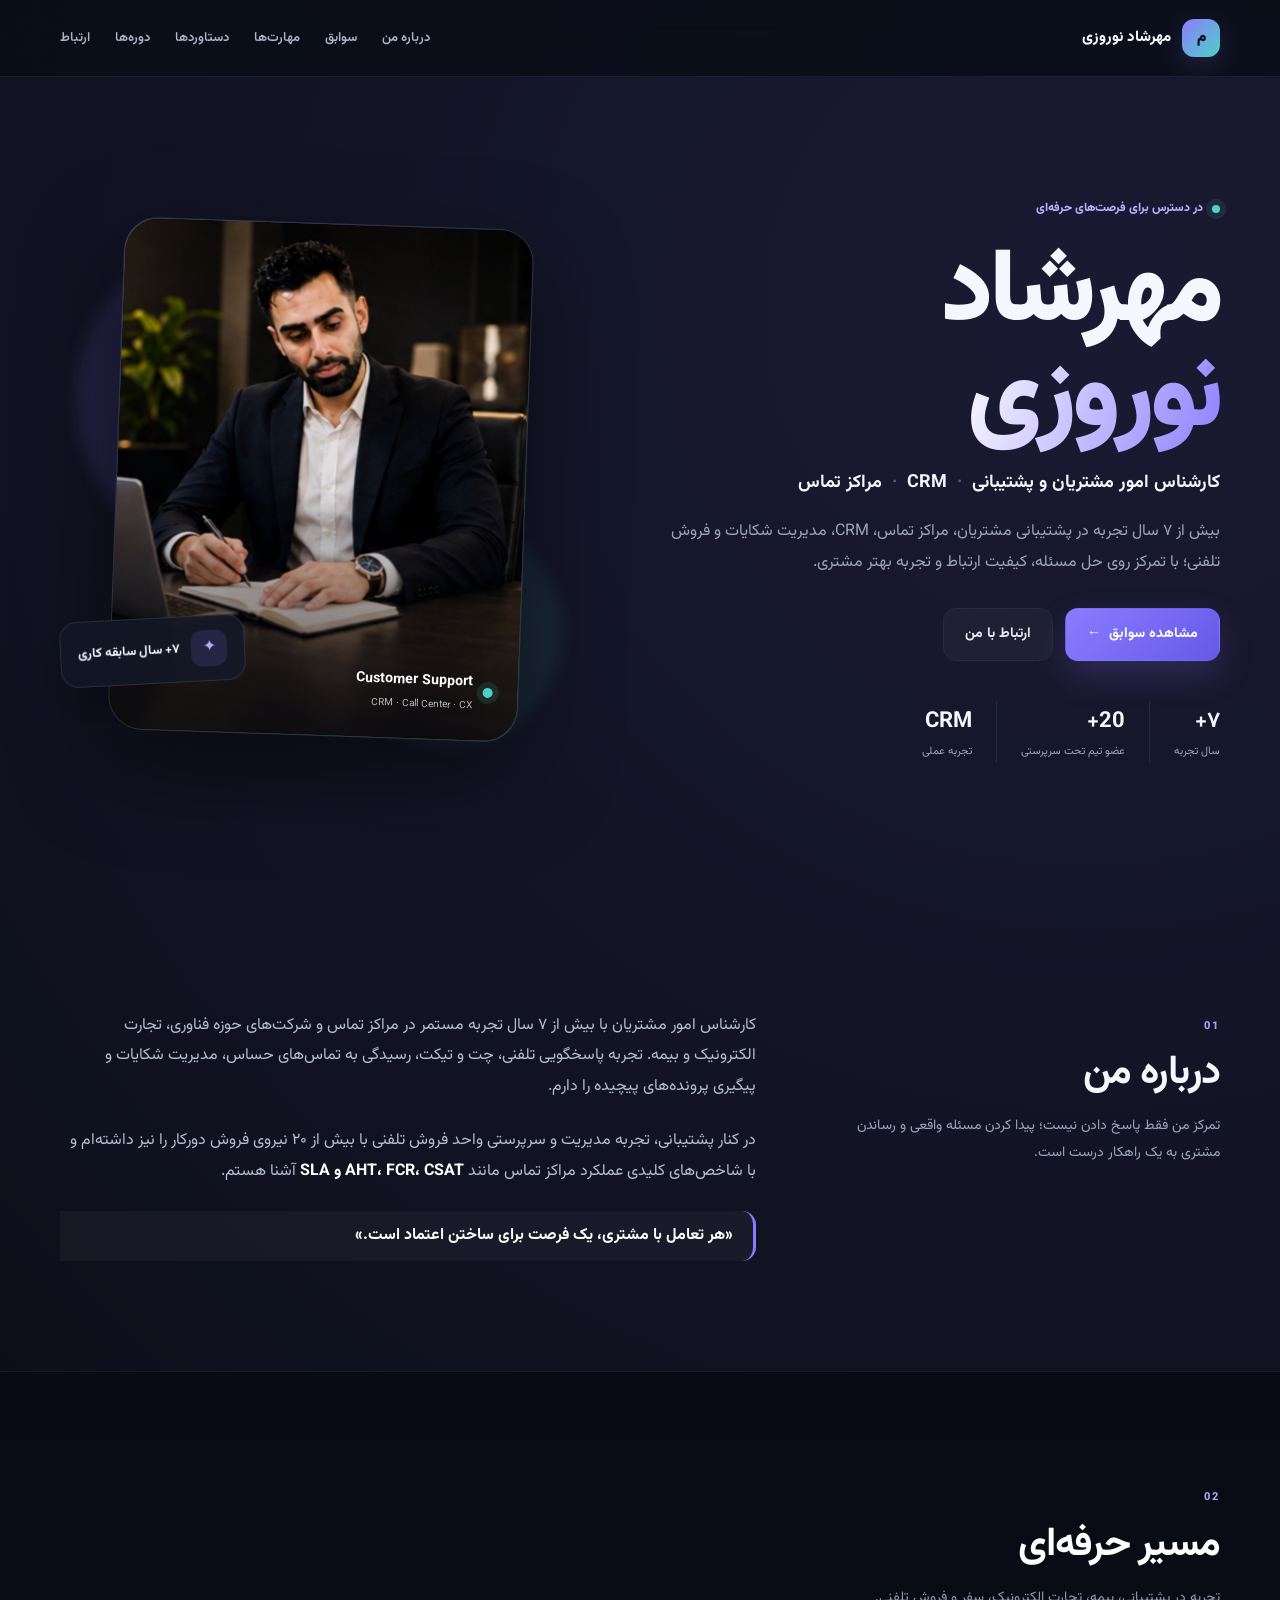
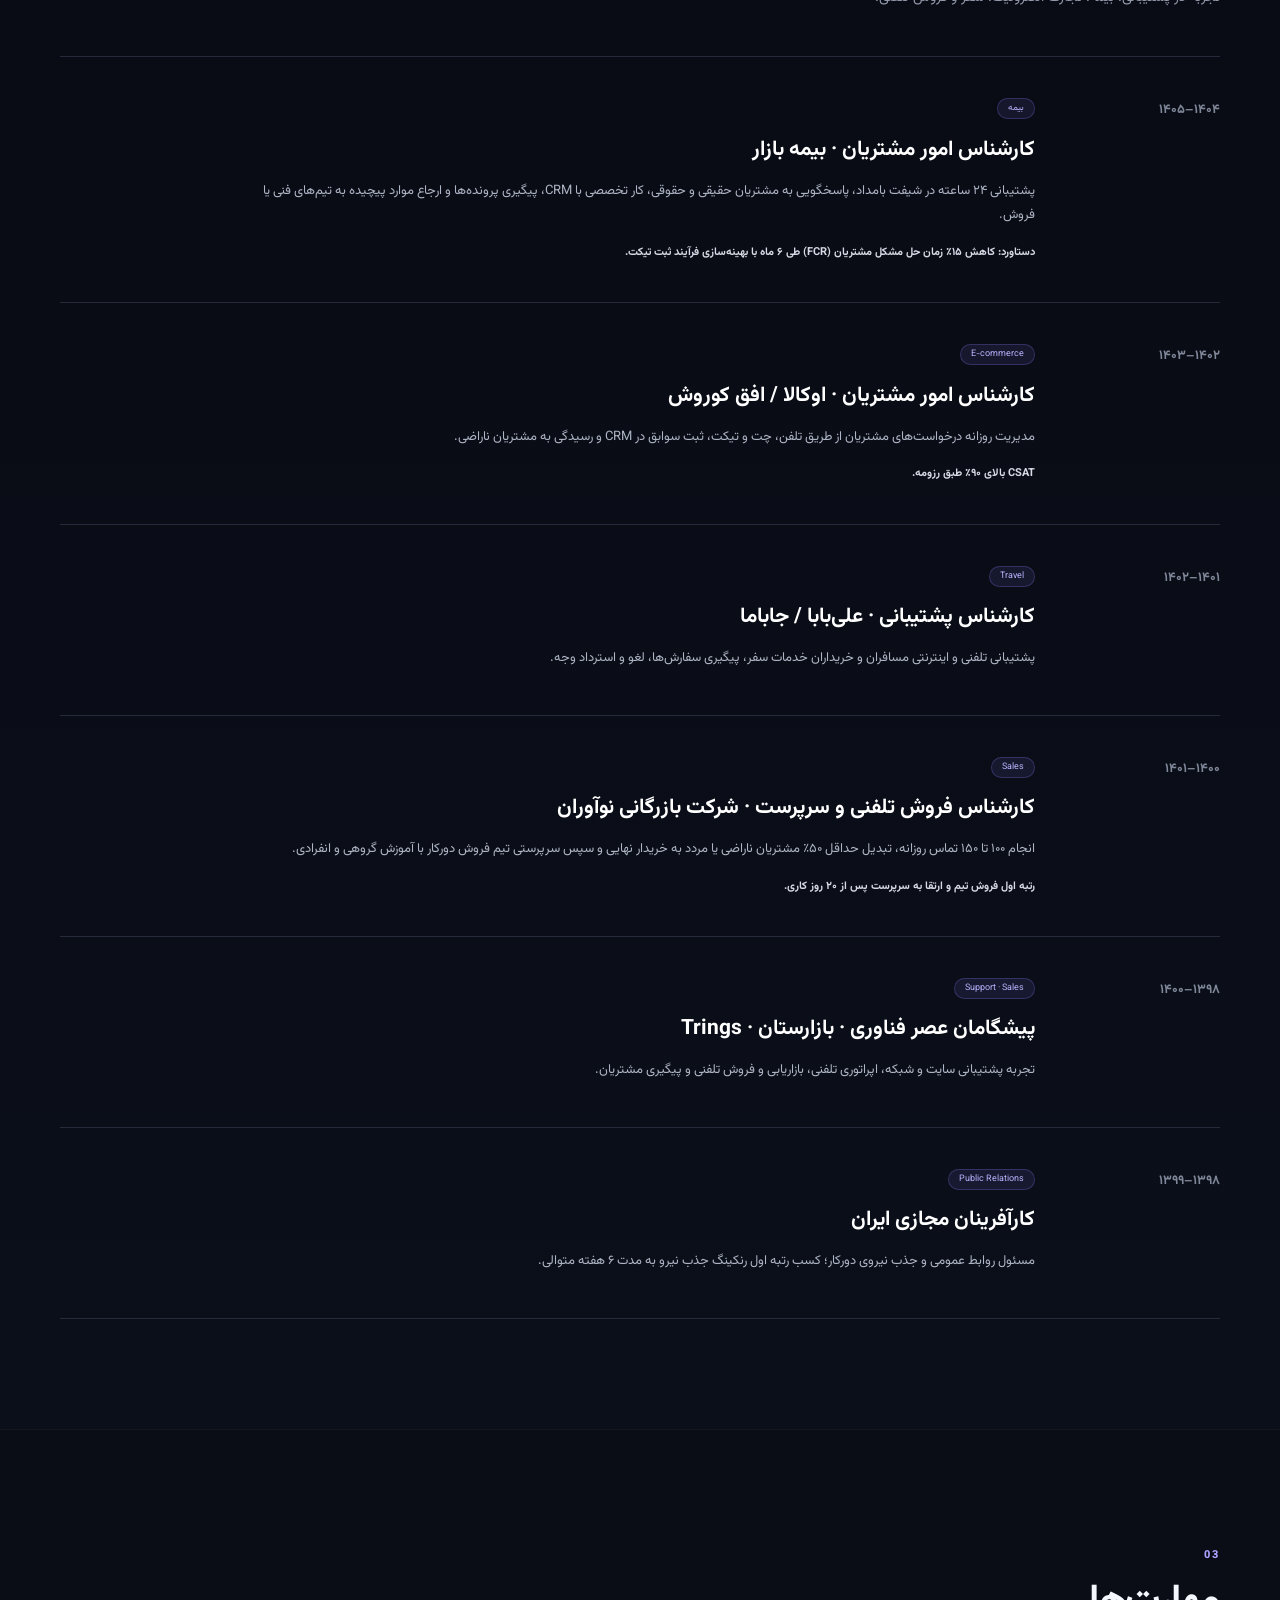
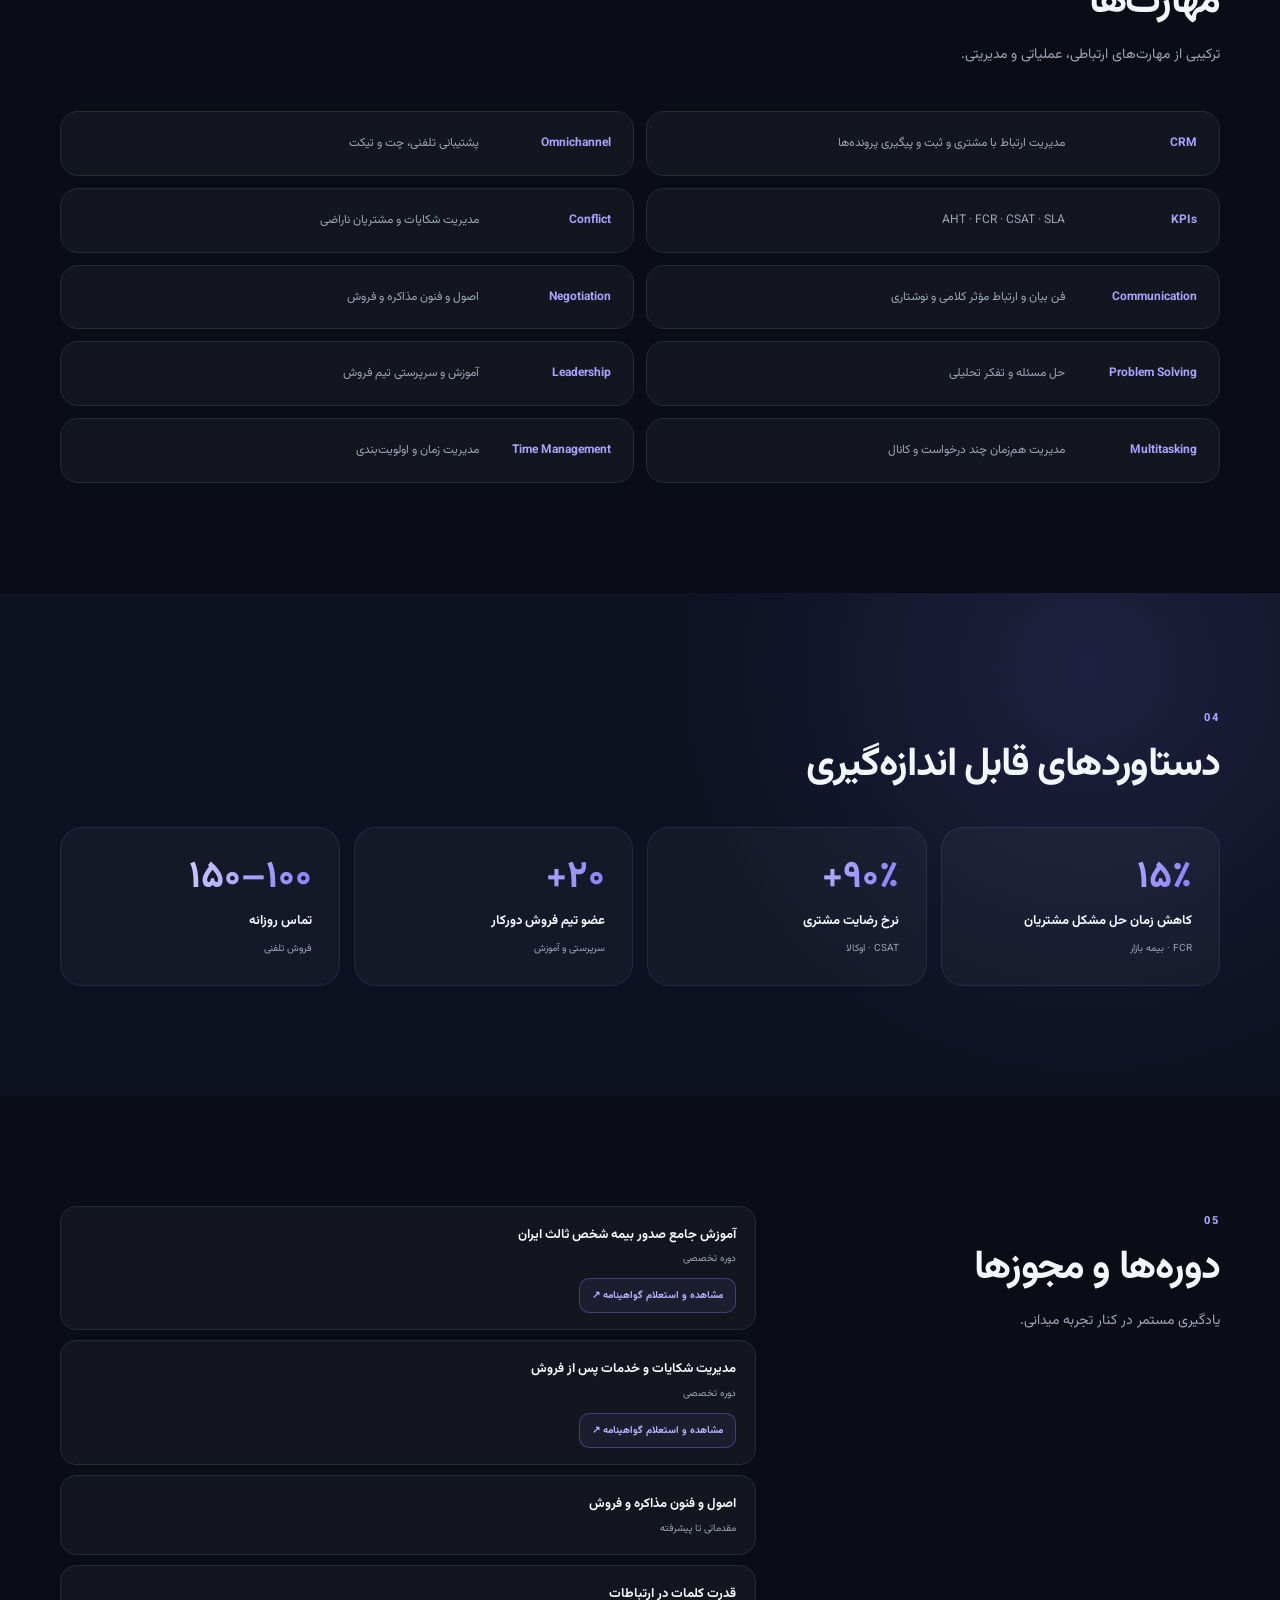
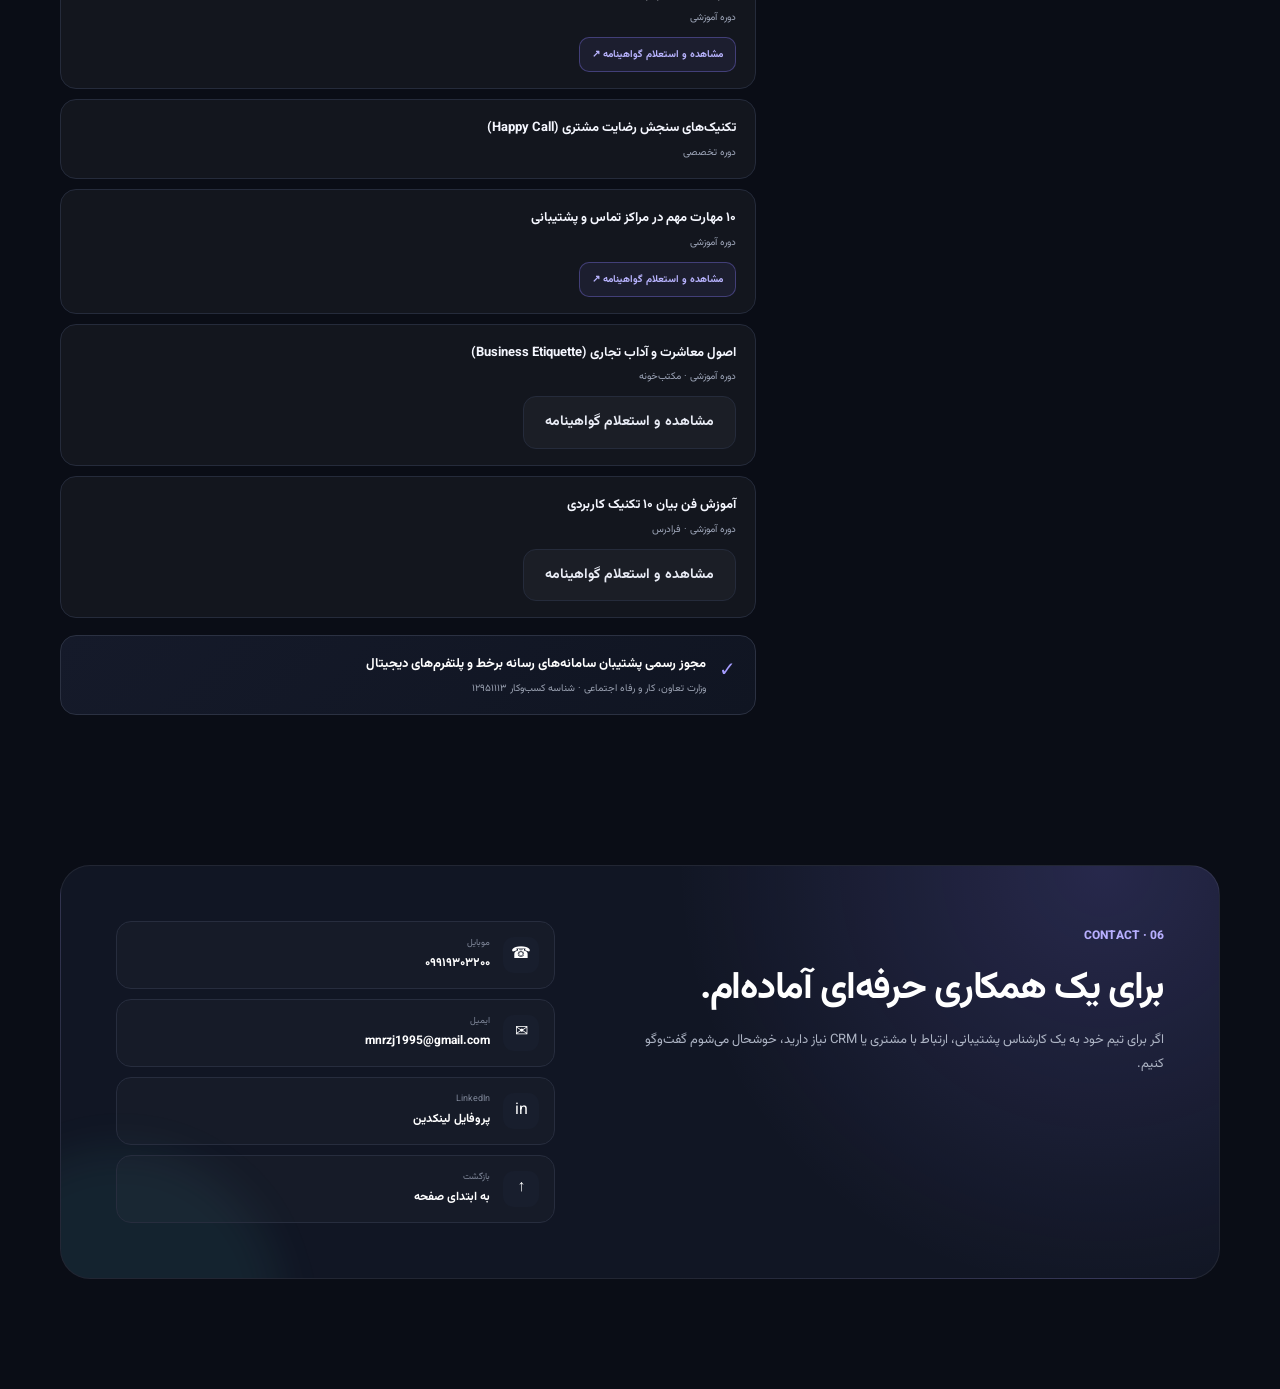
==== commit bda09017: "افزودن دوره فن بیان و یکسان‌سازی دکمه‌های گواهینامه" ====
--- a/index.html
+++ b/index.html
@@ -8,6 +8,6 @@
 <section class="section dark" id="experience"><div class="wrap"><div class="section-title reveal"><span>02</span><h2>مسیر حرفه‌ای</h2><p>تجربه در پشتیبانی، بیمه، تجارت الکترونیک، سفر و فروش تلفنی.</p></div><div class="timeline"><article class="job reveal"><div class="job-year">۱۴۰۴–۱۴۰۵</div><div><span class="tag">بیمه</span><h3>کارشناس امور مشتریان · بیمه بازار</h3><p>پشتیبانی ۲۴ ساعته در شیفت بامداد، پاسخگویی به مشتریان حقیقی و حقوقی، کار تخصصی با CRM، پیگیری پرونده‌ها و ارجاع موارد پیچیده به تیم‌های فنی یا فروش.</p><strong class="result">دستاورد: کاهش ۱۵٪ زمان حل مشکل مشتریان (FCR) طی ۶ ماه با بهینه‌سازی فرآیند ثبت تیکت.</strong></div></article><article class="job reveal"><div class="job-year">۱۴۰۲–۱۴۰۳</div><div><span class="tag">E-commerce</span><h3>کارشناس امور مشتریان · اوکالا / افق کوروش</h3><p>مدیریت روزانه درخواست‌های مشتریان از طریق تلفن، چت و تیکت، ثبت سوابق در CRM و رسیدگی به مشتریان ناراضی.</p><strong class="result">CSAT بالای ۹۰٪ طبق رزومه.</strong></div></article><article class="job reveal"><div class="job-year">۱۴۰۱–۱۴۰۲</div><div><span class="tag">Travel</span><h3>کارشناس پشتیبانی · علی‌بابا / جاباما</h3><p>پشتیبانی تلفنی و اینترنتی مسافران و خریداران خدمات سفر، پیگیری سفارش‌ها، لغو و استرداد وجه.</p></div></article><article class="job reveal"><div class="job-year">۱۴۰۰–۱۴۰۱</div><div><span class="tag">Sales</span><h3>کارشناس فروش تلفنی و سرپرست · شرکت بازرگانی نوآوران</h3><p>انجام ۱۰۰ تا ۱۵۰ تماس روزانه، تبدیل حداقل ۵۰٪ مشتریان ناراضی یا مردد به خریدار نهایی و سپس سرپرستی تیم فروش دورکار با آموزش گروهی و انفرادی.</p><strong class="result">رتبه اول فروش تیم و ارتقا به سرپرست پس از ۲۰ روز کاری.</strong></div></article><article class="job reveal compact"><div class="job-year">۱۳۹۸–۱۴۰۰</div><div><span class="tag">Support · Sales</span><h3>پیشگامان عصر فناوری · بازارستان · Trings</h3><p>تجربه پشتیبانی سایت و شبکه، اپراتوری تلفنی، بازاریابی و فروش تلفنی و پیگیری مشتریان.</p></div></article><article class="job reveal compact"><div class="job-year">۱۳۹۸–۱۳۹۹</div><div><span class="tag">Public Relations</span><h3>کارآفرینان مجازی ایران</h3><p>مسئول روابط عمومی و جذب نیروی دورکار؛ کسب رتبه اول رنکینگ جذب نیرو به مدت ۶ هفته متوالی.</p></div></article></div></div></section>
 <section class="section" id="skills"><div class="wrap"><div class="section-title reveal"><span>03</span><h2>مهارت‌ها</h2><p>ترکیبی از مهارت‌های ارتباطی، عملیاتی و مدیریتی.</p></div><div class="skills-grid reveal"><div class="skill"><b>CRM</b><span>مدیریت ارتباط با مشتری و ثبت و پیگیری پرونده‌ها</span></div><div class="skill"><b>Omnichannel</b><span>پشتیبانی تلفنی، چت و تیکت</span></div><div class="skill"><b>KPIs</b><span>AHT · FCR · CSAT · SLA</span></div><div class="skill"><b>Conflict</b><span>مدیریت شکایات و مشتریان ناراضی</span></div><div class="skill"><b>Communication</b><span>فن بیان و ارتباط مؤثر کلامی و نوشتاری</span></div><div class="skill"><b>Negotiation</b><span>اصول و فنون مذاکره و فروش</span></div><div class="skill"><b>Problem Solving</b><span>حل مسئله و تفکر تحلیلی</span></div><div class="skill"><b>Leadership</b><span>آموزش و سرپرستی تیم فروش</span></div><div class="skill"><b>Multitasking</b><span>مدیریت هم‌زمان چند درخواست و کانال</span></div><div class="skill"><b>Time Management</b><span>مدیریت زمان و اولویت‌بندی</span></div></div></div></section>
 <section class="section accent" id="achievements"><div class="wrap"><div class="section-title reveal"><span>04</span><h2>دستاوردهای قابل اندازه‌گیری</h2></div><div class="numbers"><div class="number reveal"><strong>۱۵٪</strong><span>کاهش زمان حل مشکل مشتریان</span><small>FCR · بیمه بازار</small></div><div class="number reveal"><strong>۹۰٪+</strong><span>نرخ رضایت مشتری</span><small>CSAT · اوکالا</small></div><div class="number reveal"><strong>۲۰+</strong><span>عضو تیم فروش دورکار</span><small>سرپرستی و آموزش</small></div><div class="number reveal"><strong>۱۰۰–۱۵۰</strong><span>تماس روزانه</span><small>فروش تلفنی</small></div></div></div></section>
-<section class="section" id="courses"><div class="wrap two-col"><div class="section-heading reveal"><span>05</span><h2>دوره‌ها و مجوزها</h2><p>یادگیری مستمر در کنار تجربه میدانی.</p></div><div class="course-list reveal"><div><b>آموزش جامع صدور بیمه شخص ثالث ایران</b><small>دوره تخصصی</small></div><div><b>مدیریت شکایات و خدمات پس از فروش</b><small>دوره تخصصی</small></div><div><b>اصول و فنون مذاکره و فروش</b><small>مقدماتی تا پیشرفته</small></div><div><b>قدرت کلمات در ارتباطات</b><small>دوره آموزشی</small></div><div><b>تکنیک‌های سنجش رضایت مشتری (Happy Call)</b><small>دوره تخصصی</small></div><div><b>۱۰ مهارت مهم در مراکز تماس و پشتیبانی</b><small>دوره آموزشی</small></div><div><b>اصول معاشرت و آداب تجاری (Business Etiquette)</b><small>دوره آموزشی · مکتب‌خونه</small><a class="btn ghost" href="https://www.maktabkhooneh.org/certificates/MK-79FX5S/" target="_blank" rel="noopener noreferrer">مشاهده و استعلام گواهینامه</a></div><div class="license"><span>✓</span><div><b>مجوز رسمی پشتیبان سامانه‌های رسانه برخط و پلتفرم‌های دیجیتال</b><small>وزارت تعاون، کار و رفاه اجتماعی · شناسه کسب‌وکار ۱۲۹۵۱۱۱۳</small></div></div></div></div></section>
+<section class="section" id="courses"><div class="wrap two-col"><div class="section-heading reveal"><span>05</span><h2>دوره‌ها و مجوزها</h2><p>یادگیری مستمر در کنار تجربه میدانی.</p></div><div class="course-list reveal"><div><b>آموزش جامع صدور بیمه شخص ثالث ایران</b><small>دوره تخصصی</small></div><div><b>مدیریت شکایات و خدمات پس از فروش</b><small>دوره تخصصی</small></div><div><b>اصول و فنون مذاکره و فروش</b><small>مقدماتی تا پیشرفته</small></div><div><b>قدرت کلمات در ارتباطات</b><small>دوره آموزشی</small></div><div><b>تکنیک‌های سنجش رضایت مشتری (Happy Call)</b><small>دوره تخصصی</small></div><div><b>۱۰ مهارت مهم در مراکز تماس و پشتیبانی</b><small>دوره آموزشی</small></div><div><b>اصول معاشرت و آداب تجاری (Business Etiquette)</b><small>دوره آموزشی · مکتب‌خونه</small><a class="btn ghost" href="https://www.maktabkhooneh.org/certificates/MK-79FX5S/" target="_blank" rel="noopener noreferrer">مشاهده و استعلام گواهینامه</a></div><div><b>آموزش فن بیان ۱۰ تکنیک کاربردی</b><small>دوره آموزشی · فرادرس</small><a class="btn ghost" href="https://faradars.org/verify/C2059DC7" target="_blank" rel="noopener noreferrer">مشاهده و استعلام گواهینامه</a></div><div class="license"><span>✓</span><div><b>مجوز رسمی پشتیبان سامانه‌های رسانه برخط و پلتفرم‌های دیجیتال</b><small>وزارت تعاون، کار و رفاه اجتماعی · شناسه کسب‌وکار ۱۲۹۵۱۱۱۳</small></div></div></div></div></section>
 <section class="section contact" id="contact"><div class="wrap contact-box reveal"><div><span class="eyebrow">06 · CONTACT</span><h2>برای یک همکاری حرفه‌ای آماده‌ام.</h2><p>اگر برای تیم خود به یک کارشناس پشتیبانی، ارتباط با مشتری یا CRM نیاز دارید، خوشحال می‌شوم گفت‌وگو کنیم.</p></div><div class="contact-links"><a href="tel:09919303200"><span>☎</span><div><small>موبایل</small><strong>۰۹۹۱۹۳۰۳۲۰۰</strong></div></a><a href="mailto:mnrzj1995@gmail.com"><span>✉</span><div><small>ایمیل</small><strong>mnrzj1995@gmail.com</strong></div></a><a href="https://www.linkedin.com/in/mehrshad-noroozi-60b160277" target="_blank" rel="noopener noreferrer"><span>in</span><div><small>LinkedIn</small><strong>پروفایل لینکدین</strong></div></a><a href="#top"><span>↑</span><div><small>بازگشت</small><strong>به ابتدای صفحه</strong></div></a></div></div></section>
 </main><script src="script.js"></script></body></html>
--- a/style.css
+++ b/style.css
@@ -1 +1 @@
-:root{--bg:#0a0d16;--ink:#f5f7ff;--muted:#9da5b8;--line:#252b3b;--card:#111624;--accent:#8b7cff;--accent2:#4fd1c5;--dark:#070912;--radius:24px}*{box-sizing:border-box}html{scroll-behavior:smooth}body{margin:0;background:radial-gradient(circle at 85% 5%,rgba(139,124,255,.12),transparent 30%),var(--bg);color:var(--ink);font-family:'Vazirmatn',Tahoma,sans-serif;line-height:1.9}a{text-decoration:none;color:inherit}.wrap{width:min(1160px,calc(100% - 40px));margin:auto}.progress{position:fixed;top:0;right:0;height:3px;width:0;background:linear-gradient(90deg,var(--accent),var(--accent2));z-index:1000}.site-header{position:sticky;top:0;z-index:100;background:rgba(10,13,22,.72);backdrop-filter:blur(20px);border-bottom:1px solid rgba(255,255,255,.07)}.nav-wrap{height:76px;display:flex;align-items:center;justify-content:space-between;gap:28px}.brand{display:flex;align-items:center;gap:11px;font-size:15px}.brand span{width:38px;height:38px;display:grid;place-items:center;border-radius:12px;background:linear-gradient(135deg,var(--accent),var(--accent2));color:#080b13;font-weight:900}.brand strong{font-weight:800}nav{display:flex;gap:25px;color:#aeb5c7;font-size:13px;font-weight:600}nav a{transition:.2s}nav a:hover{color:#fff}.menu-btn{display:none;border:0;background:transparent;color:#fff;font-size:24px}.hero{min-height:calc(100vh - 76px);display:grid;grid-template-columns:1.05fr .95fr;align-items:center;gap:60px;padding:70px 0 90px}.eyebrow{display:inline-flex;align-items:center;gap:9px;color:#b8afff;font-size:12px;font-weight:800}.eyebrow i{width:8px;height:8px;border-radius:50%;background:var(--accent2);box-shadow:0 0 0 6px rgba(79,209,197,.1)}h1{font-size:clamp(58px,8vw,105px);line-height:1.02;letter-spacing:-4px;margin:18px 0 14px;font-weight:900;font-family:'Vazirmatn',Tahoma,sans-serif}h1 em{font-style:normal;background:linear-gradient(110deg,#fff,var(--accent));-webkit-background-clip:text;background-clip:text;color:transparent;font-weight:900}.role{font-size:18px;font-weight:700;margin:0 0 17px}.role b{color:#535b6d;padding:0 5px}.lead{max-width:650px;color:var(--muted);font-size:16px}.hero-actions{display:flex;gap:12px;margin:30px 0}.btn{padding:12px 21px;border-radius:13px;font-weight:700;font-size:14px;border:1px solid var(--line);transition:.25s}.btn.primary{background:linear-gradient(135deg,var(--accent),#6559e8);color:#fff;border-color:transparent;box-shadow:0 14px 35px rgba(139,124,255,.2)}.btn.primary:hover{transform:translateY(-2px);box-shadow:0 18px 40px rgba(139,124,255,.3)}.btn.ghost{background:rgba(255,255,255,.035);color:#e9ecf5}.mini-stats{display:flex;gap:0;margin-top:40px}.mini-stats div{padding:0 24px;border-right:1px solid var(--line)}.mini-stats div:first-child{padding-right:0;border-right:0}.mini-stats strong,.mini-stats span{display:block}.mini-stats strong{font-size:22px}.mini-stats span{font-size:11px;color:var(--muted)}.hero-visual{position:relative;min-height:570px;display:grid;place-items:center}.photo-card{position:relative;width:min(410px,80%);aspect-ratio:4/5;border-radius:34px;overflow:hidden;box-shadow:0 35px 90px rgba(0,0,0,.5);transform:rotate(2deg);z-index:2;background:#171c2a;border:1px solid rgba(255,255,255,.1)}.photo-card:before{content:'';position:absolute;inset:-2px;border-radius:36px;padding:2px;background:linear-gradient(135deg,rgba(139,124,255,.7),transparent 45%,rgba(79,209,197,.45));-webkit-mask:linear-gradient(#000 0 0) content-box,linear-gradient(#000 0 0);-webkit-mask-composite:xor;mask-composite:exclude;z-index:4;pointer-events:none}.photo-card:after{content:'';position:absolute;inset:0;background:linear-gradient(180deg,transparent 52%,rgba(4,6,12,.78))}.photo-card img{width:100%;height:100%;object-fit:cover;display:block}.photo-caption{position:absolute;bottom:25px;right:25px;left:25px;display:flex;align-items:center;gap:10px;color:#fff;z-index:5}.photo-caption strong,.photo-caption small{display:block}.photo-caption strong{font-size:14px}.photo-caption small{font-size:10px;opacity:.7}.status{width:10px;height:10px;background:var(--accent2);border-radius:50%;box-shadow:0 0 0 6px rgba(79,209,197,.12)}.orb{position:absolute;border-radius:50%;filter:blur(8px)}.orb-a{width:330px;height:330px;background:rgba(139,124,255,.14);top:7%;left:3%}.orb-b{width:230px;height:230px;background:rgba(79,209,197,.09);bottom:3%;right:4%}.floating-card{position:absolute;bottom:14%;left:0;background:rgba(18,23,37,.9);backdrop-filter:blur(18px);border:1px solid rgba(255,255,255,.1);box-shadow:0 20px 50px rgba(0,0,0,.3);border-radius:18px;padding:14px 17px;display:flex;align-items:center;gap:11px;z-index:6;transform:rotate(-3deg)}.floating-card>span{width:36px;height:36px;display:grid;place-items:center;border-radius:11px;background:rgba(139,124,255,.14);color:#b8afff}.floating-card strong{font-size:0}.floating-card strong:after{content:'۷+ سال سابقه کاری';font-size:13px}.floating-card small{display:none}.section{padding:110px 0}.two-col{display:grid;grid-template-columns:.7fr 1.3fr;gap:90px}.section-heading>span,.section-title>span{font-size:11px;color:#aaa1ff;font-weight:800;letter-spacing:2px}.section h2{font-size:40px;line-height:1.2;margin:8px 0 16px;letter-spacing:-1.3px}.section-heading p,.section-title p{color:var(--muted);font-size:14px}.about-text{font-size:16px;color:#b5bdce}.about-text p{margin-top:0;margin-bottom:24px}.about-text strong{color:#fff}.quote{border-right:3px solid var(--accent);padding:10px 20px;color:#fff;font-weight:700;background:rgba(255,255,255,.035);border-radius:0 14px 14px 0}.dark{background:linear-gradient(180deg,#080b13,#0b0f1a);color:#fff;border-block:1px solid rgba(255,255,255,.05)}.dark .section-title p{color:#9299ab}.timeline{margin-top:45px;border-top:1px solid #252b3b}.job{display:grid;grid-template-columns:150px 1fr;gap:35px;padding:35px 0;border-bottom:1px solid #252b3b}.job-year{color:#7f8799;font-size:13px;font-weight:700;padding-top:6px}.job h3{font-size:21px;margin:7px 0 9px}.job p{color:#aeb5c5;font-size:13px;max-width:780px;margin:0 0 9px}.tag{display:inline-block;color:#b9b4ff;background:rgba(139,124,255,.1);border:1px solid rgba(139,124,255,.25);border-radius:30px;padding:1px 10px;font-size:9px}.result{font-size:11px;color:#d8dbe5}.skills-grid{display:grid;grid-template-columns:repeat(2,1fr);gap:12px;margin-top:42px}.skill{background:rgba(255,255,255,.035);border:1px solid var(--line);border-radius:18px;padding:20px 22px;display:flex;align-items:center;gap:20px;transition:.25s}.skill:hover{transform:translateY(-3px);border-color:rgba(139,124,255,.35);box-shadow:0 15px 35px rgba(0,0,0,.2)}.skill b{min-width:112px;font-size:12px;color:#aaa1ff}.skill span{font-size:12px;color:var(--muted)}.accent{background:radial-gradient(circle at 85% 15%,rgba(139,124,255,.14),transparent 35%),#0d1120}.numbers{display:grid;grid-template-columns:repeat(4,1fr);gap:14px;margin-top:38px}.number{background:rgba(255,255,255,.035);border:1px solid rgba(139,124,255,.14);border-radius:22px;padding:27px}.number strong{display:block;font-size:38px;line-height:1.2;background:linear-gradient(110deg,#fff,var(--accent));-webkit-background-clip:text;background-clip:text;color:transparent}.number span,.number small{display:block}.number span{font-weight:700;font-size:13px;margin-top:8px}.number small{color:var(--muted);font-size:10px;margin-top:5px}.course-list{display:grid;gap:10px}.course-list>div{background:rgba(255,255,255,.035);border:1px solid var(--line);border-radius:16px;padding:16px 19px}.course-list b,.course-list small{display:block}.course-list b{font-size:13px}.course-list small{color:var(--muted);font-size:10px;margin-top:2px}.course-list .license{display:flex;gap:13px;align-items:flex-start;background:linear-gradient(135deg,#151a2a,#101522);color:#fff;border-color:#2b3142;margin-top:7px}.license>span{color:#a69dff;font-size:20px}.license small{color:#9ba2b2}.contact{padding-top:40px}.contact-box{background:radial-gradient(circle at 90% 0,rgba(139,124,255,.18),transparent 38%),#111624;color:#fff;border-radius:30px;padding:55px;display:grid;grid-template-columns:1fr .8fr;gap:60px;overflow:hidden;position:relative;border:1px solid rgba(255,255,255,.07)}.contact-box:after{content:'';position:absolute;width:320px;height:320px;border-radius:50%;background:rgba(79,209,197,.07);left:-100px;bottom:-190px;filter:blur(20px)}.contact-box h2{font-size:38px;line-height:1.35;margin:12px 0}.contact-box p{color:#aeb5c5;font-size:13px;max-width:570px}.contact-links{display:grid;gap:10px;position:relative;z-index:2}.contact-links a{display:flex;align-items:center;gap:13px;padding:13px 15px;border:1px solid #272d3e;border-radius:15px;transition:.2s;background:rgba(255,255,255,.02)}.contact-links a:hover{border-color:#555e78;transform:translateX(-3px)}.contact-links a>span{width:36px;height:36px;border-radius:11px;background:#181e2d;display:grid;place-items:center}.contact-links small,.contact-links strong{display:block}.contact-links small{font-size:9px;color:#7f8799}.contact-links strong{font-size:12px}footer{padding:28px 0;color:#7c8495;font-size:10px}footer .wrap{display:flex;justify-content:space-between;gap:15px;align-items:center}footer strong{color:#fff}.reveal{opacity:0;transform:translateY(18px);transition:opacity .7s ease,transform .7s ease}.reveal.visible{opacity:1;transform:none}@media(max-width:850px){.wrap{width:min(100% - 28px,680px)}nav{display:none;position:absolute;top:76px;right:14px;left:14px;background:rgba(17,22,36,.98);padding:15px;border:1px solid var(--line);border-radius:16px;box-shadow:0 15px 40px rgba(0,0,0,.35);flex-direction:column;gap:3px}nav.open{display:flex}.menu-btn{display:block}.hero{grid-template-columns:1fr;gap:20px;padding-top:55px}.hero-visual{min-height:450px;order:-1}.photo-card{width:min(330px,78%)}.floating-card{left:3%}.hero-copy{text-align:center}.lead{margin-inline:auto}.hero-actions,.mini-stats{justify-content:center}.mini-stats div:first-child{padding-right:12px}.two-col{grid-template-columns:1fr;gap:35px}.section{padding:75px 0}.section h2{font-size:32px}.job{grid-template-columns:1fr;gap:5px}.skills-grid{grid-template-columns:1fr}.numbers{grid-template-columns:1fr 1fr}.contact-box{grid-template-columns:1fr;padding:35px 25px;gap:25px}.contact-box h2{font-size:30px}footer .wrap{flex-wrap:wrap}}@media(max-width:500px){h1{font-size:61px;letter-spacing:-3px}.role{font-size:14px}.lead{font-size:13px}.hero-actions{flex-direction:column}.mini-stats{gap:0}.mini-stats div{padding:0 12px}.numbers{grid-template-columns:1fr}.number strong{font-size:32px}.photo-card{width:82%}}+:root{--bg:#0a0d16;--ink:#f5f7ff;--muted:#9da5b8;--line:#252b3b;--card:#111624;--accent:#8b7cff;--accent2:#4fd1c5;--dark:#070912;--radius:24px}*{box-sizing:border-box}html{scroll-behavior:smooth}body{margin:0;background:radial-gradient(circle at 85% 5%,rgba(139,124,255,.12),transparent 30%),var(--bg);color:var(--ink);font-family:'Vazirmatn',Tahoma,sans-serif;line-height:1.9}a{text-decoration:none;color:inherit}.wrap{width:min(1160px,calc(100% - 40px));margin:auto}.progress{position:fixed;top:0;right:0;height:3px;width:0;background:linear-gradient(90deg,var(--accent),var(--accent2));z-index:1000}.site-header{position:sticky;top:0;z-index:100;background:rgba(10,13,22,.78);backdrop-filter:blur(20px);border-bottom:1px solid rgba(255,255,255,.07)}.nav-wrap{height:76px;display:flex;align-items:center;justify-content:space-between;gap:28px}.brand{display:flex;align-items:center;gap:11px;font-size:15px}.brand span{width:38px;height:38px;display:grid;place-items:center;border-radius:12px;background:linear-gradient(135deg,var(--accent),var(--accent2));color:#080b13;font-weight:900;box-shadow:0 8px 25px rgba(139,124,255,.18)}.brand strong{font-weight:800}nav{display:flex;gap:25px;color:#aeb5c7;font-size:13px;font-weight:600}nav a{transition:.2s;position:relative}nav a:after{content:'';position:absolute;right:0;bottom:-9px;width:0;height:2px;border-radius:5px;background:var(--accent);transition:.25s}nav a:hover{color:#fff}nav a:hover:after{width:100%}.menu-btn{display:none;border:0;background:transparent;color:#fff;font-size:24px}.hero{min-height:calc(100vh - 76px);display:grid;grid-template-columns:1.05fr .95fr;align-items:center;gap:60px;padding:70px 0 90px}.eyebrow{display:inline-flex;align-items:center;gap:9px;color:#b8afff;font-size:12px;font-weight:800}.eyebrow i{width:8px;height:8px;border-radius:50%;background:var(--accent2);box-shadow:0 0 0 6px rgba(79,209,197,.1);animation:pulse 2s infinite}@keyframes pulse{0%,100%{box-shadow:0 0 0 5px rgba(79,209,197,.08)}50%{box-shadow:0 0 0 9px rgba(79,209,197,.02)}}h1{font-size:clamp(58px,8vw,105px);line-height:1.02;letter-spacing:-4px;margin:18px 0 14px;font-weight:900;font-family:'Vazirmatn',Tahoma,sans-serif}h1 em{font-style:normal;background:linear-gradient(110deg,#fff,var(--accent));-webkit-background-clip:text;background-clip:text;color:transparent;font-weight:900}.role{font-size:18px;font-weight:700;margin:0 0 17px}.role b{color:#535b6d;padding:0 5px}.lead{max-width:650px;color:var(--muted);font-size:16px}.hero-actions{display:flex;gap:12px;margin:30px 0}.btn{padding:12px 21px;border-radius:13px;font-weight:700;font-size:14px;border:1px solid var(--line);transition:.25s;display:inline-flex;align-items:center;justify-content:center;gap:8px}.btn.primary{background:linear-gradient(135deg,var(--accent),#6559e8);color:#fff;border-color:transparent;box-shadow:0 14px 35px rgba(139,124,255,.2)}.btn.primary:hover{transform:translateY(-2px);box-shadow:0 18px 40px rgba(139,124,255,.3)}.btn.ghost{background:rgba(255,255,255,.035);color:#e9ecf5}.btn.ghost:hover{background:rgba(255,255,255,.07);border-color:#41495e;transform:translateY(-2px)}.btn:focus-visible,nav a:focus-visible,.brand:focus-visible{outline:2px solid var(--accent2);outline-offset:4px}.mini-stats{display:flex;gap:0;margin-top:40px}.mini-stats div{padding:0 24px;border-right:1px solid var(--line)}.mini-stats div:first-child{padding-right:0;border-right:0}.mini-stats strong,.mini-stats span{display:block}.mini-stats strong{font-size:22px}.mini-stats span{font-size:11px;color:var(--muted)}.hero-visual{position:relative;min-height:570px;display:grid;place-items:center}.photo-card{position:relative;width:min(410px,80%);aspect-ratio:4/5;border-radius:34px;overflow:hidden;box-shadow:0 35px 90px rgba(0,0,0,.5);transform:rotate(2deg);z-index:2;background:#171c2a;border:1px solid rgba(255,255,255,.1);transition:transform .45s ease,box-shadow .45s ease}.photo-card:hover{transform:rotate(0deg) translateY(-6px);box-shadow:0 45px 100px rgba(0,0,0,.58)}.photo-card:before{content:'';position:absolute;inset:-2px;border-radius:36px;padding:2px;background:linear-gradient(135deg,rgba(139,124,255,.7),transparent 45%,rgba(79,209,197,.45));-webkit-mask:linear-gradient(#000 0 0) content-box,linear-gradient(#000 0 0);-webkit-mask-composite:xor;mask-composite:exclude;z-index:4;pointer-events:none}.photo-card:after{content:'';position:absolute;inset:0;background:linear-gradient(180deg,transparent 52%,rgba(4,6,12,.78))}.photo-card img{width:100%;height:100%;object-fit:cover;display:block}.photo-caption{position:absolute;bottom:25px;right:25px;left:25px;display:flex;align-items:center;gap:10px;color:#fff;z-index:5}.photo-caption strong,.photo-caption small{display:block}.photo-caption strong{font-size:14px}.photo-caption small{font-size:10px;opacity:.7}.status{width:10px;height:10px;background:var(--accent2);border-radius:50%;box-shadow:0 0 0 6px rgba(79,209,197,.12)}.orb{position:absolute;border-radius:50%;filter:blur(8px);pointer-events:none}.orb-a{width:330px;height:330px;background:rgba(139,124,255,.14);top:7%;left:3%;animation:floatA 7s ease-in-out infinite}.orb-b{width:230px;height:230px;background:rgba(79,209,197,.09);bottom:3%;right:4%;animation:floatB 8s ease-in-out infinite}@keyframes floatA{50%{transform:translate(12px,-14px)}}@keyframes floatB{50%{transform:translate(-10px,12px)}}.floating-card{position:absolute;bottom:14%;left:0;background:rgba(18,23,37,.9);backdrop-filter:blur(18px);border:1px solid rgba(255,255,255,.1);box-shadow:0 20px 50px rgba(0,0,0,.3);border-radius:18px;padding:14px 17px;display:flex;align-items:center;gap:11px;z-index:6;transform:rotate(-3deg);transition:.3s}.floating-card:hover{transform:rotate(0deg) translateY(-4px)}.floating-card>span{width:36px;height:36px;display:grid;place-items:center;border-radius:11px;background:rgba(139,124,255,.14);color:#b8afff}.floating-card strong{font-size:0}.floating-card strong:after{content:'۷+ سال سابقه کاری';font-size:13px}.floating-card small{display:none}.section{padding:110px 0}.two-col{display:grid;grid-template-columns:.7fr 1.3fr;gap:90px}.section-heading>span,.section-title>span{font-size:11px;color:#aaa1ff;font-weight:800;letter-spacing:2px}.section h2{font-size:40px;line-height:1.2;margin:8px 0 16px;letter-spacing:-1.3px}.section-heading p,.section-title p{color:var(--muted);font-size:14px}.about-text{font-size:16px;color:#b5bdce}.about-text p{margin-top:0;margin-bottom:24px}.about-text strong{color:#fff}.quote{border-right:3px solid var(--accent);padding:10px 20px;color:#fff;font-weight:700;background:rgba(255,255,255,.035);border-radius:0 14px 14px 0}.dark{background:linear-gradient(180deg,#080b13,#0b0f1a);color:#fff;border-block:1px solid rgba(255,255,255,.05)}.dark .section-title p{color:#9299ab}.timeline{margin-top:45px;border-top:1px solid #252b3b}.job{display:grid;grid-template-columns:150px 1fr;gap:35px;padding:35px 0;border-bottom:1px solid #252b3b;transition:.25s}.job:hover{padding-right:10px}.job-year{color:#7f8799;font-size:13px;font-weight:700;padding-top:6px}.job h3{font-size:21px;margin:7px 0 9px}.job p{color:#aeb5c5;font-size:13px;max-width:780px;margin:0 0 9px}.tag{display:inline-block;color:#b9b4ff;background:rgba(139,124,255,.1);border:1px solid rgba(139,124,255,.25);border-radius:30px;padding:1px 10px;font-size:9px}.result{font-size:11px;color:#d8dbe5}.skills-grid{display:grid;grid-template-columns:repeat(2,1fr);gap:12px;margin-top:42px}.skill{background:rgba(255,255,255,.035);border:1px solid var(--line);border-radius:18px;padding:20px 22px;display:flex;align-items:center;gap:20px;transition:.25s}.skill:hover{transform:translateY(-3px);border-color:rgba(139,124,255,.35);box-shadow:0 15px 35px rgba(0,0,0,.2)}.skill b{min-width:112px;font-size:12px;color:#aaa1ff}.skill span{font-size:12px;color:var(--muted)}.accent{background:radial-gradient(circle at 85% 15%,rgba(139,124,255,.14),transparent 35%),#0d1120}.numbers{display:grid;grid-template-columns:repeat(4,1fr);gap:14px;margin-top:38px}.number{background:rgba(255,255,255,.035);border:1px solid rgba(139,124,255,.14);border-radius:22px;padding:27px;transition:.25s}.number:hover{transform:translateY(-4px);border-color:rgba(139,124,255,.3)}.number strong{display:block;font-size:38px;line-height:1.2;background:linear-gradient(110deg,#fff,var(--accent));-webkit-background-clip:text;background-clip:text;color:transparent}.number span,.number small{display:block}.number span{font-weight:700;font-size:13px;margin-top:8px}.number small{color:var(--muted);font-size:10px;margin-top:5px}.course-list{display:grid;gap:10px}.course-list>div{background:rgba(255,255,255,.035);border:1px solid var(--line);border-radius:16px;padding:16px 19px}.course-list b,.course-list small{display:block}.course-list b{font-size:13px}.course-list small{color:var(--muted);font-size:10px;margin-top:2px}.course-list .btn{margin-top:10px}.course-list .license{display:flex;gap:13px;align-items:flex-start;background:linear-gradient(135deg,#151a2a,#101522);color:#fff;border-color:#2b3142;margin-top:7px}.license>span{color:#a69dff;font-size:20px}.license small{color:#9ba2b2}.contact{padding-top:40px}.contact-box{background:radial-gradient(circle at 90% 0,rgba(139,124,255,.18),transparent 38%),#111624;color:#fff;border-radius:30px;padding:55px;display:grid;grid-template-columns:1fr .8fr;gap:60px;overflow:hidden;position:relative;border:1px solid rgba(255,255,255,.07)}.contact-box:after{content:'';position:absolute;width:320px;height:320px;border-radius:50%;background:rgba(79,209,197,.07);left:-100px;bottom:-190px;filter:blur(20px)}.contact-box h2{font-size:38px;line-height:1.35;margin:12px 0}.contact-box p{color:#aeb5c5;font-size:13px;max-width:570px}.contact-links{display:grid;gap:10px;position:relative;z-index:2}.contact-links a{display:flex;align-items:center;gap:13px;padding:13px 15px;border:1px solid #272d3e;border-radius:15px;transition:.2s;background:rgba(255,255,255,.02)}.contact-links a:hover{border-color:#555e78;transform:translateX(-3px)}.contact-links a>span{width:36px;height:36px;border-radius:11px;background:#181e2d;display:grid;place-items:center}.contact-links small,.contact-links strong{display:block}.contact-links small{font-size:9px;color:#7f8799}.contact-links strong{font-size:12px}footer{padding:28px 0;color:#7c8495;font-size:10px}footer .wrap{display:flex;justify-content:space-between;gap:15px;align-items:center}footer strong{color:#fff}.reveal{opacity:0;transform:translateY(18px);transition:opacity .7s ease,transform .7s ease}.reveal.visible{opacity:1;transform:none}@media(max-width:850px){.wrap{width:min(100% - 28px,680px)}nav{display:none;position:absolute;top:76px;right:14px;left:14px;background:rgba(17,22,36,.98);padding:15px;border:1px solid var(--line);border-radius:16px;box-shadow:0 15px 40px rgba(0,0,0,.35);flex-direction:column;gap:3px}nav.open{display:flex}.menu-btn{display:block}.hero{grid-template-columns:1fr;gap:20px;padding-top:55px}.hero-visual{min-height:450px;order:-1}.photo-card{width:min(330px,78%)}.floating-card{left:3%}.hero-copy{text-align:center}.lead{margin-inline:auto}.hero-actions,.mini-stats{justify-content:center}.mini-stats div:first-child{padding-right:12px}.two-col{grid-template-columns:1fr;gap:35px}.section{padding:75px 0}.section h2{font-size:32px}.job{grid-template-columns:1fr;gap:5px}.skills-grid{grid-template-columns:1fr}.numbers{grid-template-columns:1fr 1fr}.contact-box{grid-template-columns:1fr;padding:35px 25px;gap:25px}.contact-box h2{font-size:30px}}@media(max-width:500px){h1{font-size:61px;letter-spacing:-3px}.role{font-size:14px}.lead{font-size:13px}.hero-actions{flex-direction:column}.mini-stats{gap:0}.mini-stats div{padding:0 12px}.numbers{grid-template-columns:1fr}.number strong{font-size:32px}.photo-card{width:82%}}@media(prefers-reduced-motion:reduce){*,*:before,*:after{scroll-behavior:auto!important;animation:none!important;transition:none!important}}
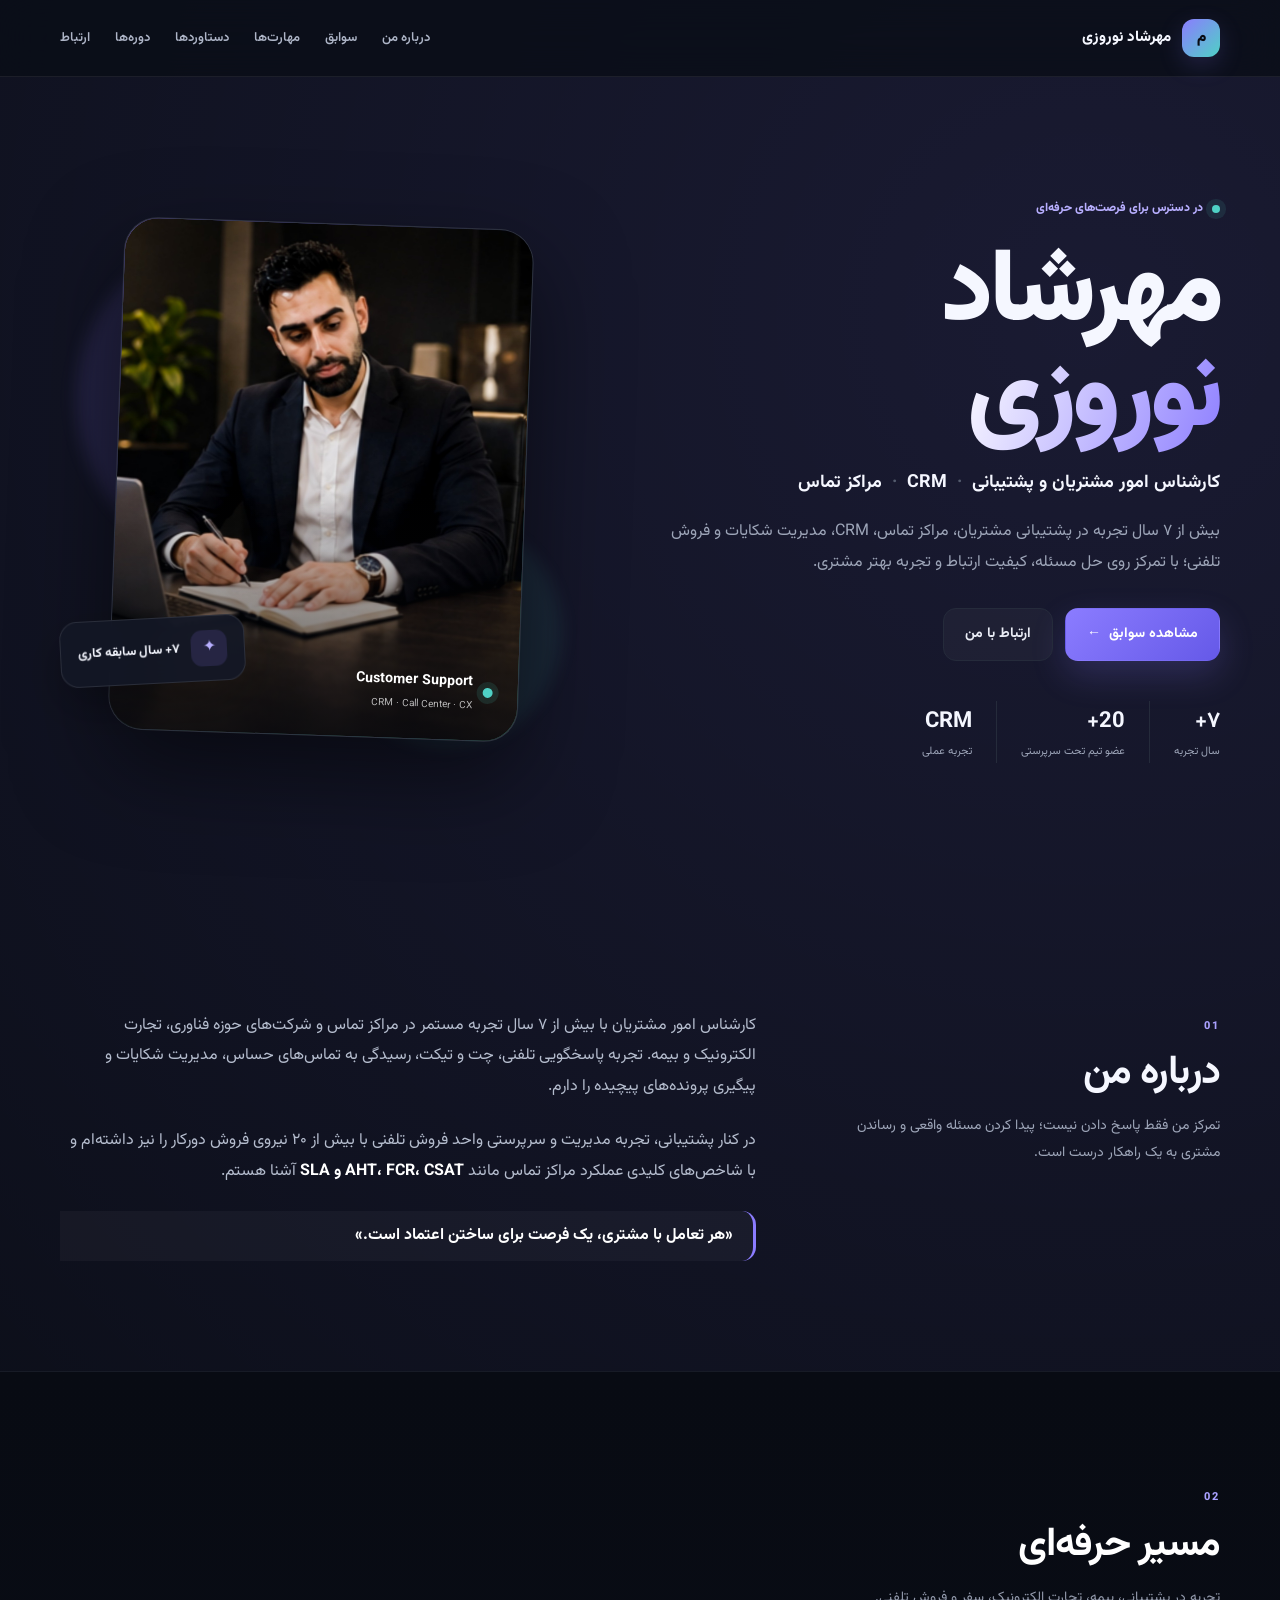
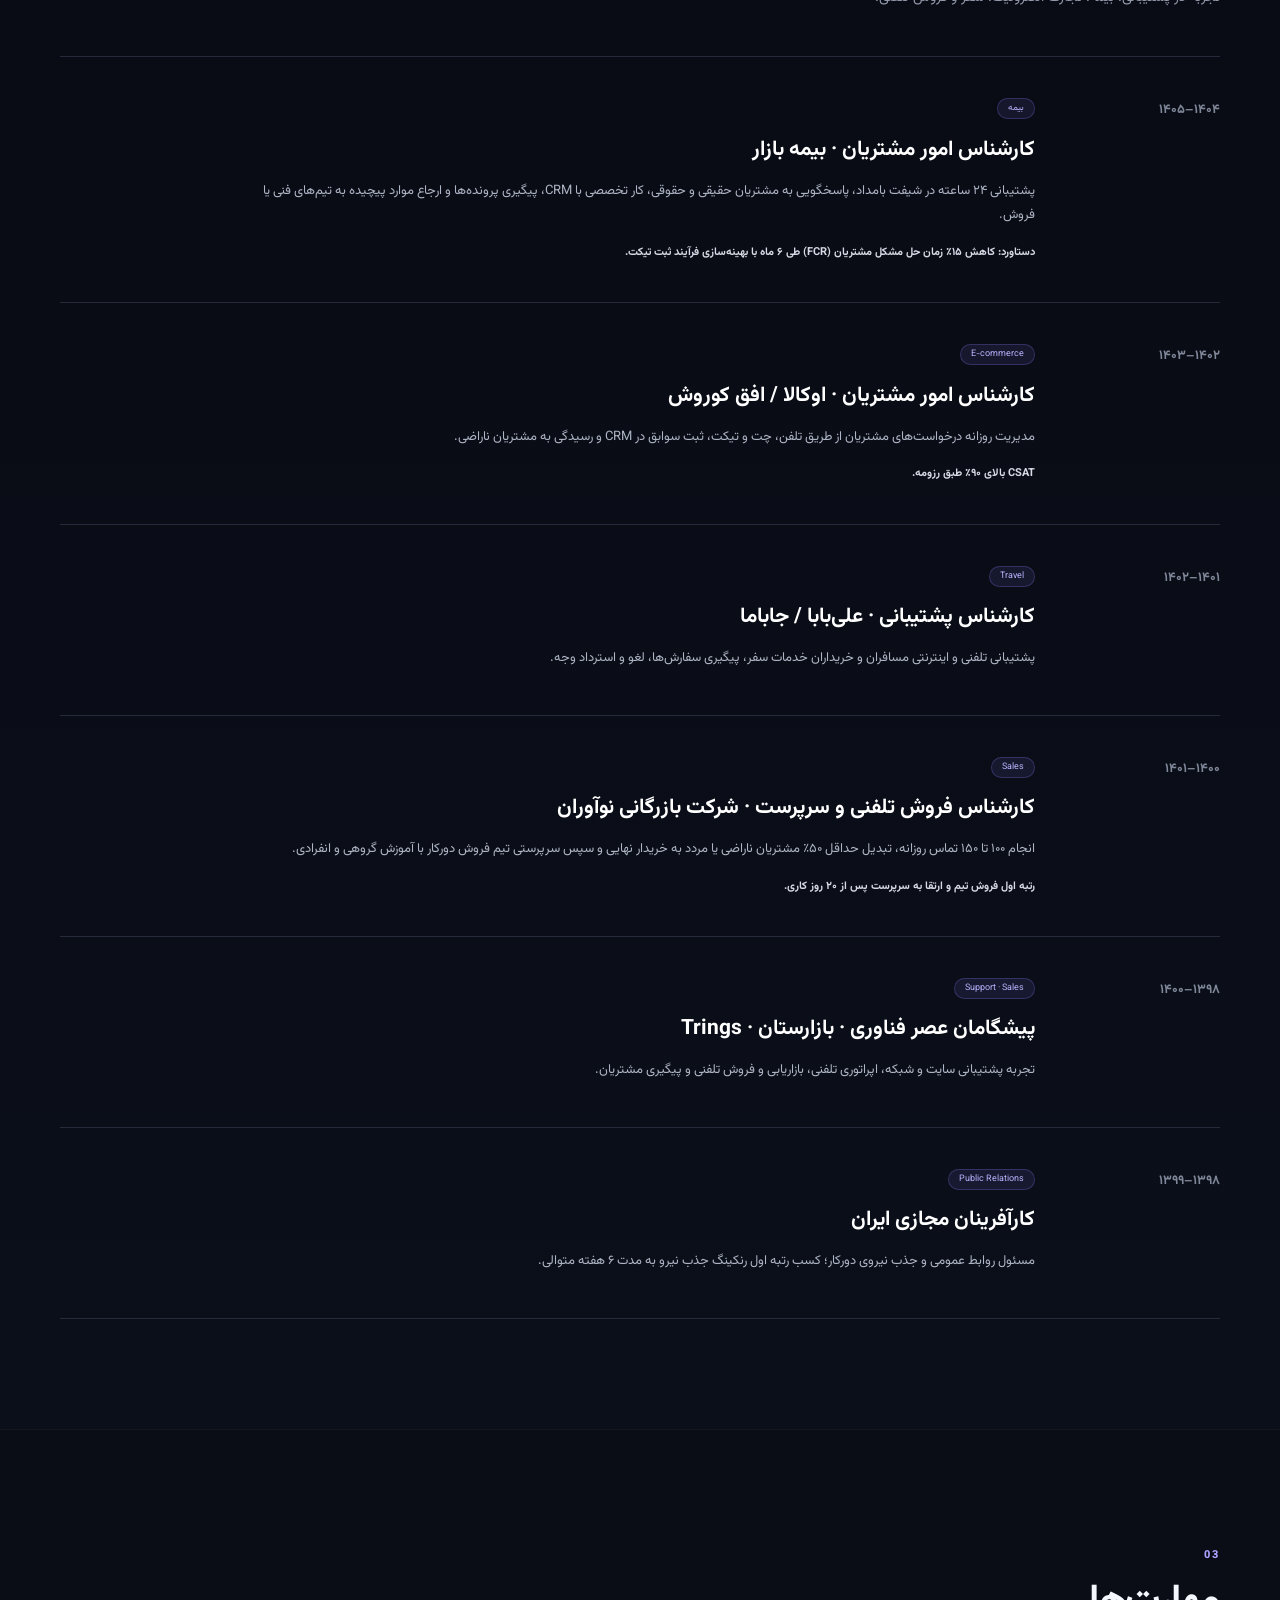
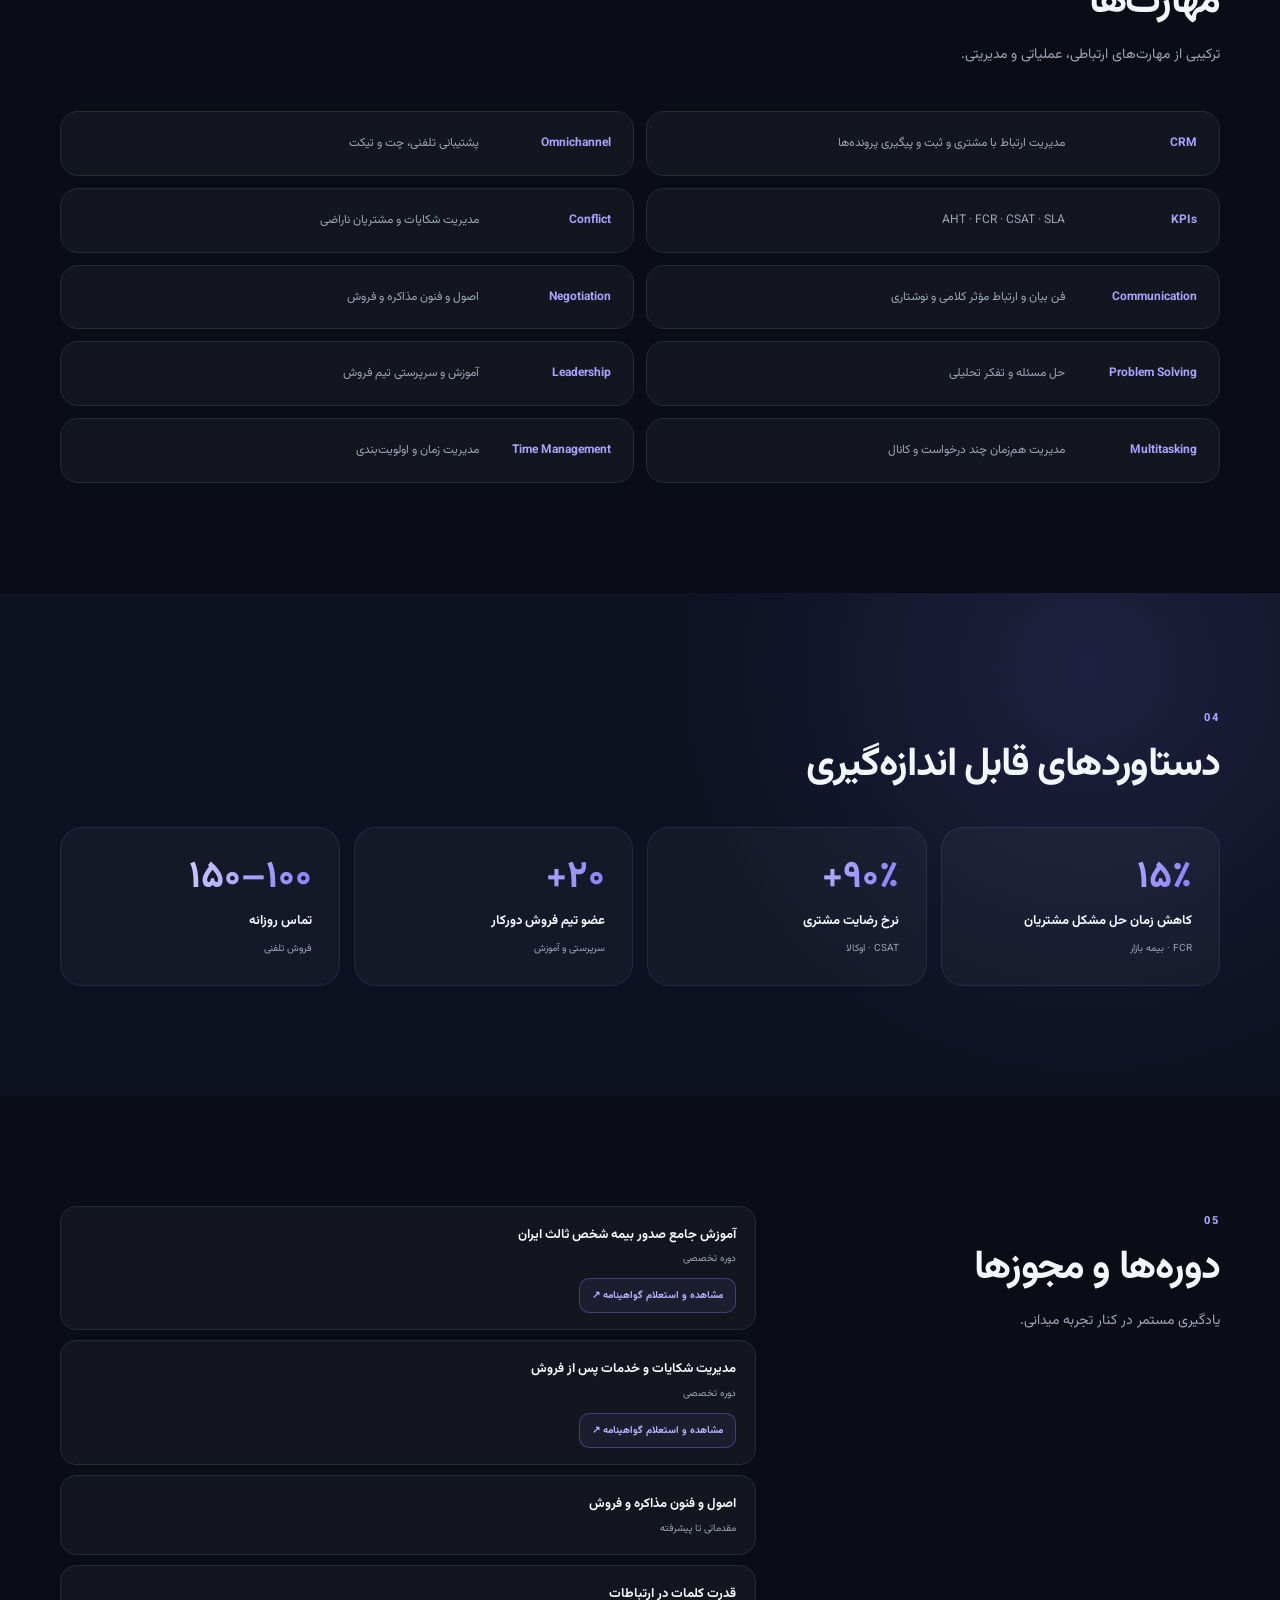
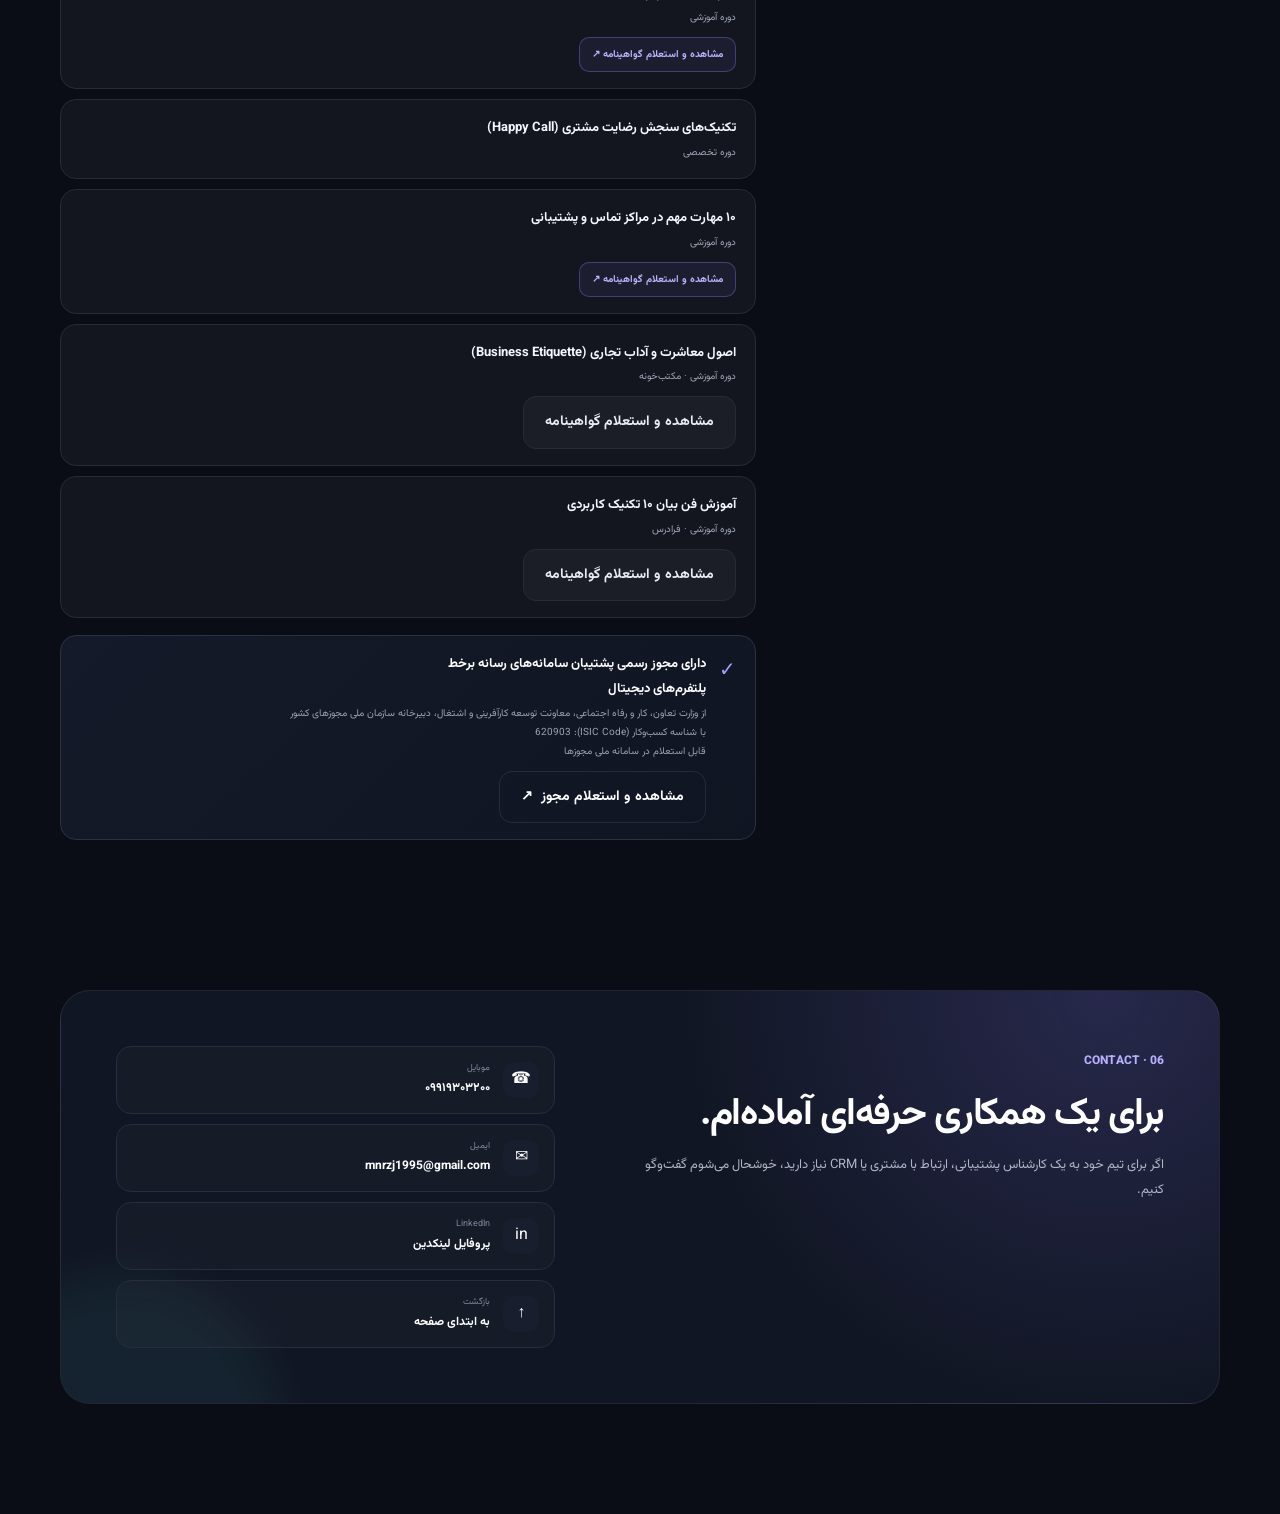
==== commit 01c3c1b6: "بازطراحی بخش مجوز و افزودن لینک استعلام رسمی" ====
--- a/index.html
+++ b/index.html
@@ -8,6 +8,6 @@
 <section class="section dark" id="experience"><div class="wrap"><div class="section-title reveal"><span>02</span><h2>مسیر حرفه‌ای</h2><p>تجربه در پشتیبانی، بیمه، تجارت الکترونیک، سفر و فروش تلفنی.</p></div><div class="timeline"><article class="job reveal"><div class="job-year">۱۴۰۴–۱۴۰۵</div><div><span class="tag">بیمه</span><h3>کارشناس امور مشتریان · بیمه بازار</h3><p>پشتیبانی ۲۴ ساعته در شیفت بامداد، پاسخگویی به مشتریان حقیقی و حقوقی، کار تخصصی با CRM، پیگیری پرونده‌ها و ارجاع موارد پیچیده به تیم‌های فنی یا فروش.</p><strong class="result">دستاورد: کاهش ۱۵٪ زمان حل مشکل مشتریان (FCR) طی ۶ ماه با بهینه‌سازی فرآیند ثبت تیکت.</strong></div></article><article class="job reveal"><div class="job-year">۱۴۰۲–۱۴۰۳</div><div><span class="tag">E-commerce</span><h3>کارشناس امور مشتریان · اوکالا / افق کوروش</h3><p>مدیریت روزانه درخواست‌های مشتریان از طریق تلفن، چت و تیکت، ثبت سوابق در CRM و رسیدگی به مشتریان ناراضی.</p><strong class="result">CSAT بالای ۹۰٪ طبق رزومه.</strong></div></article><article class="job reveal"><div class="job-year">۱۴۰۱–۱۴۰۲</div><div><span class="tag">Travel</span><h3>کارشناس پشتیبانی · علی‌بابا / جاباما</h3><p>پشتیبانی تلفنی و اینترنتی مسافران و خریداران خدمات سفر، پیگیری سفارش‌ها، لغو و استرداد وجه.</p></div></article><article class="job reveal"><div class="job-year">۱۴۰۰–۱۴۰۱</div><div><span class="tag">Sales</span><h3>کارشناس فروش تلفنی و سرپرست · شرکت بازرگانی نوآوران</h3><p>انجام ۱۰۰ تا ۱۵۰ تماس روزانه، تبدیل حداقل ۵۰٪ مشتریان ناراضی یا مردد به خریدار نهایی و سپس سرپرستی تیم فروش دورکار با آموزش گروهی و انفرادی.</p><strong class="result">رتبه اول فروش تیم و ارتقا به سرپرست پس از ۲۰ روز کاری.</strong></div></article><article class="job reveal compact"><div class="job-year">۱۳۹۸–۱۴۰۰</div><div><span class="tag">Support · Sales</span><h3>پیشگامان عصر فناوری · بازارستان · Trings</h3><p>تجربه پشتیبانی سایت و شبکه، اپراتوری تلفنی، بازاریابی و فروش تلفنی و پیگیری مشتریان.</p></div></article><article class="job reveal compact"><div class="job-year">۱۳۹۸–۱۳۹۹</div><div><span class="tag">Public Relations</span><h3>کارآفرینان مجازی ایران</h3><p>مسئول روابط عمومی و جذب نیروی دورکار؛ کسب رتبه اول رنکینگ جذب نیرو به مدت ۶ هفته متوالی.</p></div></article></div></div></section>
 <section class="section" id="skills"><div class="wrap"><div class="section-title reveal"><span>03</span><h2>مهارت‌ها</h2><p>ترکیبی از مهارت‌های ارتباطی، عملیاتی و مدیریتی.</p></div><div class="skills-grid reveal"><div class="skill"><b>CRM</b><span>مدیریت ارتباط با مشتری و ثبت و پیگیری پرونده‌ها</span></div><div class="skill"><b>Omnichannel</b><span>پشتیبانی تلفنی، چت و تیکت</span></div><div class="skill"><b>KPIs</b><span>AHT · FCR · CSAT · SLA</span></div><div class="skill"><b>Conflict</b><span>مدیریت شکایات و مشتریان ناراضی</span></div><div class="skill"><b>Communication</b><span>فن بیان و ارتباط مؤثر کلامی و نوشتاری</span></div><div class="skill"><b>Negotiation</b><span>اصول و فنون مذاکره و فروش</span></div><div class="skill"><b>Problem Solving</b><span>حل مسئله و تفکر تحلیلی</span></div><div class="skill"><b>Leadership</b><span>آموزش و سرپرستی تیم فروش</span></div><div class="skill"><b>Multitasking</b><span>مدیریت هم‌زمان چند درخواست و کانال</span></div><div class="skill"><b>Time Management</b><span>مدیریت زمان و اولویت‌بندی</span></div></div></div></section>
 <section class="section accent" id="achievements"><div class="wrap"><div class="section-title reveal"><span>04</span><h2>دستاوردهای قابل اندازه‌گیری</h2></div><div class="numbers"><div class="number reveal"><strong>۱۵٪</strong><span>کاهش زمان حل مشکل مشتریان</span><small>FCR · بیمه بازار</small></div><div class="number reveal"><strong>۹۰٪+</strong><span>نرخ رضایت مشتری</span><small>CSAT · اوکالا</small></div><div class="number reveal"><strong>۲۰+</strong><span>عضو تیم فروش دورکار</span><small>سرپرستی و آموزش</small></div><div class="number reveal"><strong>۱۰۰–۱۵۰</strong><span>تماس روزانه</span><small>فروش تلفنی</small></div></div></div></section>
-<section class="section" id="courses"><div class="wrap two-col"><div class="section-heading reveal"><span>05</span><h2>دوره‌ها و مجوزها</h2><p>یادگیری مستمر در کنار تجربه میدانی.</p></div><div class="course-list reveal"><div><b>آموزش جامع صدور بیمه شخص ثالث ایران</b><small>دوره تخصصی</small></div><div><b>مدیریت شکایات و خدمات پس از فروش</b><small>دوره تخصصی</small></div><div><b>اصول و فنون مذاکره و فروش</b><small>مقدماتی تا پیشرفته</small></div><div><b>قدرت کلمات در ارتباطات</b><small>دوره آموزشی</small></div><div><b>تکنیک‌های سنجش رضایت مشتری (Happy Call)</b><small>دوره تخصصی</small></div><div><b>۱۰ مهارت مهم در مراکز تماس و پشتیبانی</b><small>دوره آموزشی</small></div><div><b>اصول معاشرت و آداب تجاری (Business Etiquette)</b><small>دوره آموزشی · مکتب‌خونه</small><a class="btn ghost" href="https://www.maktabkhooneh.org/certificates/MK-79FX5S/" target="_blank" rel="noopener noreferrer">مشاهده و استعلام گواهینامه</a></div><div><b>آموزش فن بیان ۱۰ تکنیک کاربردی</b><small>دوره آموزشی · فرادرس</small><a class="btn ghost" href="https://faradars.org/verify/C2059DC7" target="_blank" rel="noopener noreferrer">مشاهده و استعلام گواهینامه</a></div><div class="license"><span>✓</span><div><b>مجوز رسمی پشتیبان سامانه‌های رسانه برخط و پلتفرم‌های دیجیتال</b><small>وزارت تعاون، کار و رفاه اجتماعی · شناسه کسب‌وکار ۱۲۹۵۱۱۱۳</small></div></div></div></div></section>
+<section class="section" id="courses"><div class="wrap two-col"><div class="section-heading reveal"><span>05</span><h2>دوره‌ها و مجوزها</h2><p>یادگیری مستمر در کنار تجربه میدانی.</p></div><div class="course-list reveal"><div><b>آموزش جامع صدور بیمه شخص ثالث ایران</b><small>دوره تخصصی</small></div><div><b>مدیریت شکایات و خدمات پس از فروش</b><small>دوره تخصصی</small></div><div><b>اصول و فنون مذاکره و فروش</b><small>مقدماتی تا پیشرفته</small></div><div><b>قدرت کلمات در ارتباطات</b><small>دوره آموزشی</small></div><div><b>تکنیک‌های سنجش رضایت مشتری (Happy Call)</b><small>دوره تخصصی</small></div><div><b>۱۰ مهارت مهم در مراکز تماس و پشتیبانی</b><small>دوره آموزشی</small></div><div><b>اصول معاشرت و آداب تجاری (Business Etiquette)</b><small>دوره آموزشی · مکتب‌خونه</small><a class="btn ghost" href="https://www.maktabkhooneh.org/certificates/MK-79FX5S/" target="_blank" rel="noopener noreferrer">مشاهده و استعلام گواهینامه</a></div><div><b>آموزش فن بیان ۱۰ تکنیک کاربردی</b><small>دوره آموزشی · فرادرس</small><a class="btn ghost" href="https://faradars.org/verify/C2059DC7" target="_blank" rel="noopener noreferrer">مشاهده و استعلام گواهینامه</a></div><div class="license"><span>✓</span><div><b>دارای مجوز رسمی پشتیبان سامانه‌های رسانه برخط<br>پلتفرم‌های دیجیتال</b><small>از وزارت تعاون، کار و رفاه اجتماعی، معاونت توسعه کارآفرینی و اشتغال، دبیرخانه سازمان ملی مجوزهای کشور<br>با شناسه کسب‌وکار (ISIC Code): 620903<br>قابل استعلام در سامانه ملی مجوزها</small><a class="btn license-btn" href="https://qr.mojavez.ir/track/I12951113" target="_blank" rel="noopener noreferrer">مشاهده و استعلام مجوز <span>↗</span></a></div></div></div></div></section>
 <section class="section contact" id="contact"><div class="wrap contact-box reveal"><div><span class="eyebrow">06 · CONTACT</span><h2>برای یک همکاری حرفه‌ای آماده‌ام.</h2><p>اگر برای تیم خود به یک کارشناس پشتیبانی، ارتباط با مشتری یا CRM نیاز دارید، خوشحال می‌شوم گفت‌وگو کنیم.</p></div><div class="contact-links"><a href="tel:09919303200"><span>☎</span><div><small>موبایل</small><strong>۰۹۹۱۹۳۰۳۲۰۰</strong></div></a><a href="mailto:mnrzj1995@gmail.com"><span>✉</span><div><small>ایمیل</small><strong>mnrzj1995@gmail.com</strong></div></a><a href="https://www.linkedin.com/in/mehrshad-noroozi-60b160277" target="_blank" rel="noopener noreferrer"><span>in</span><div><small>LinkedIn</small><strong>پروفایل لینکدین</strong></div></a><a href="#top"><span>↑</span><div><small>بازگشت</small><strong>به ابتدای صفحه</strong></div></a></div></div></section>
 </main><script src="script.js"></script></body></html>
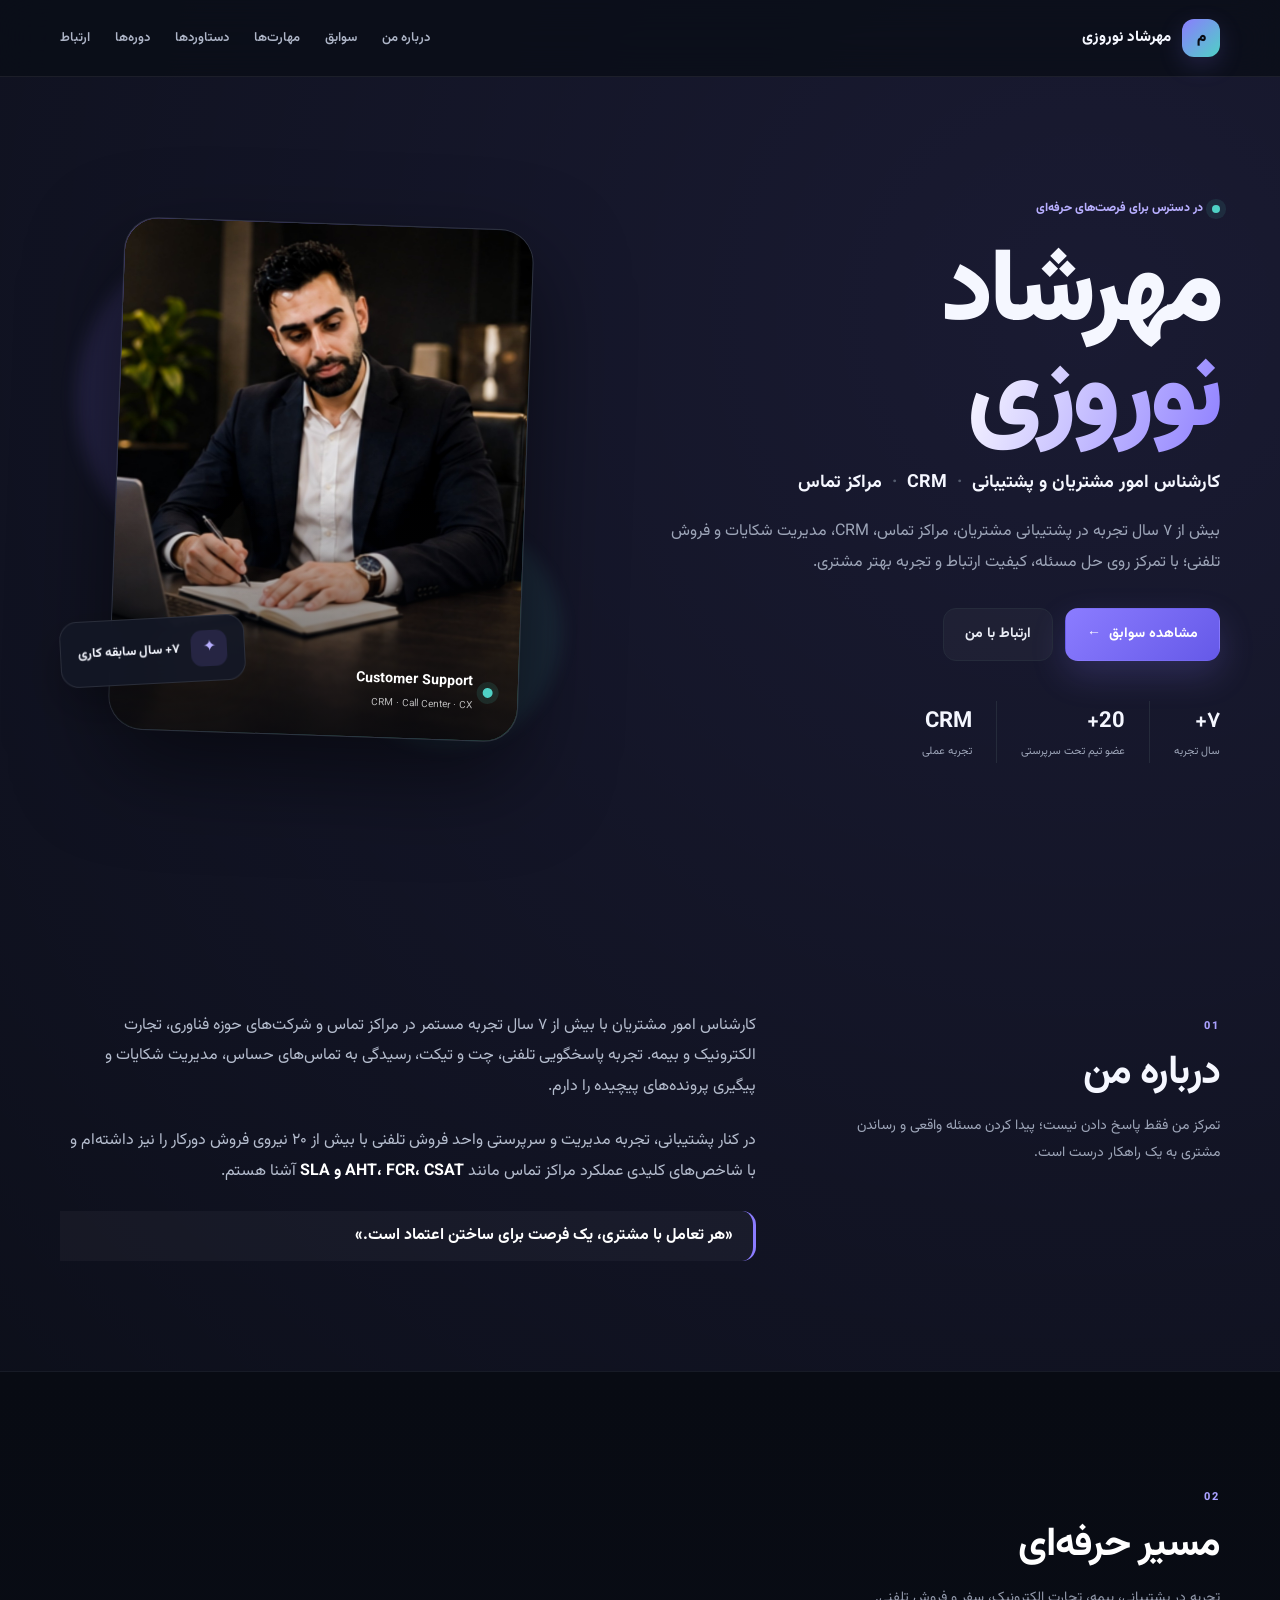
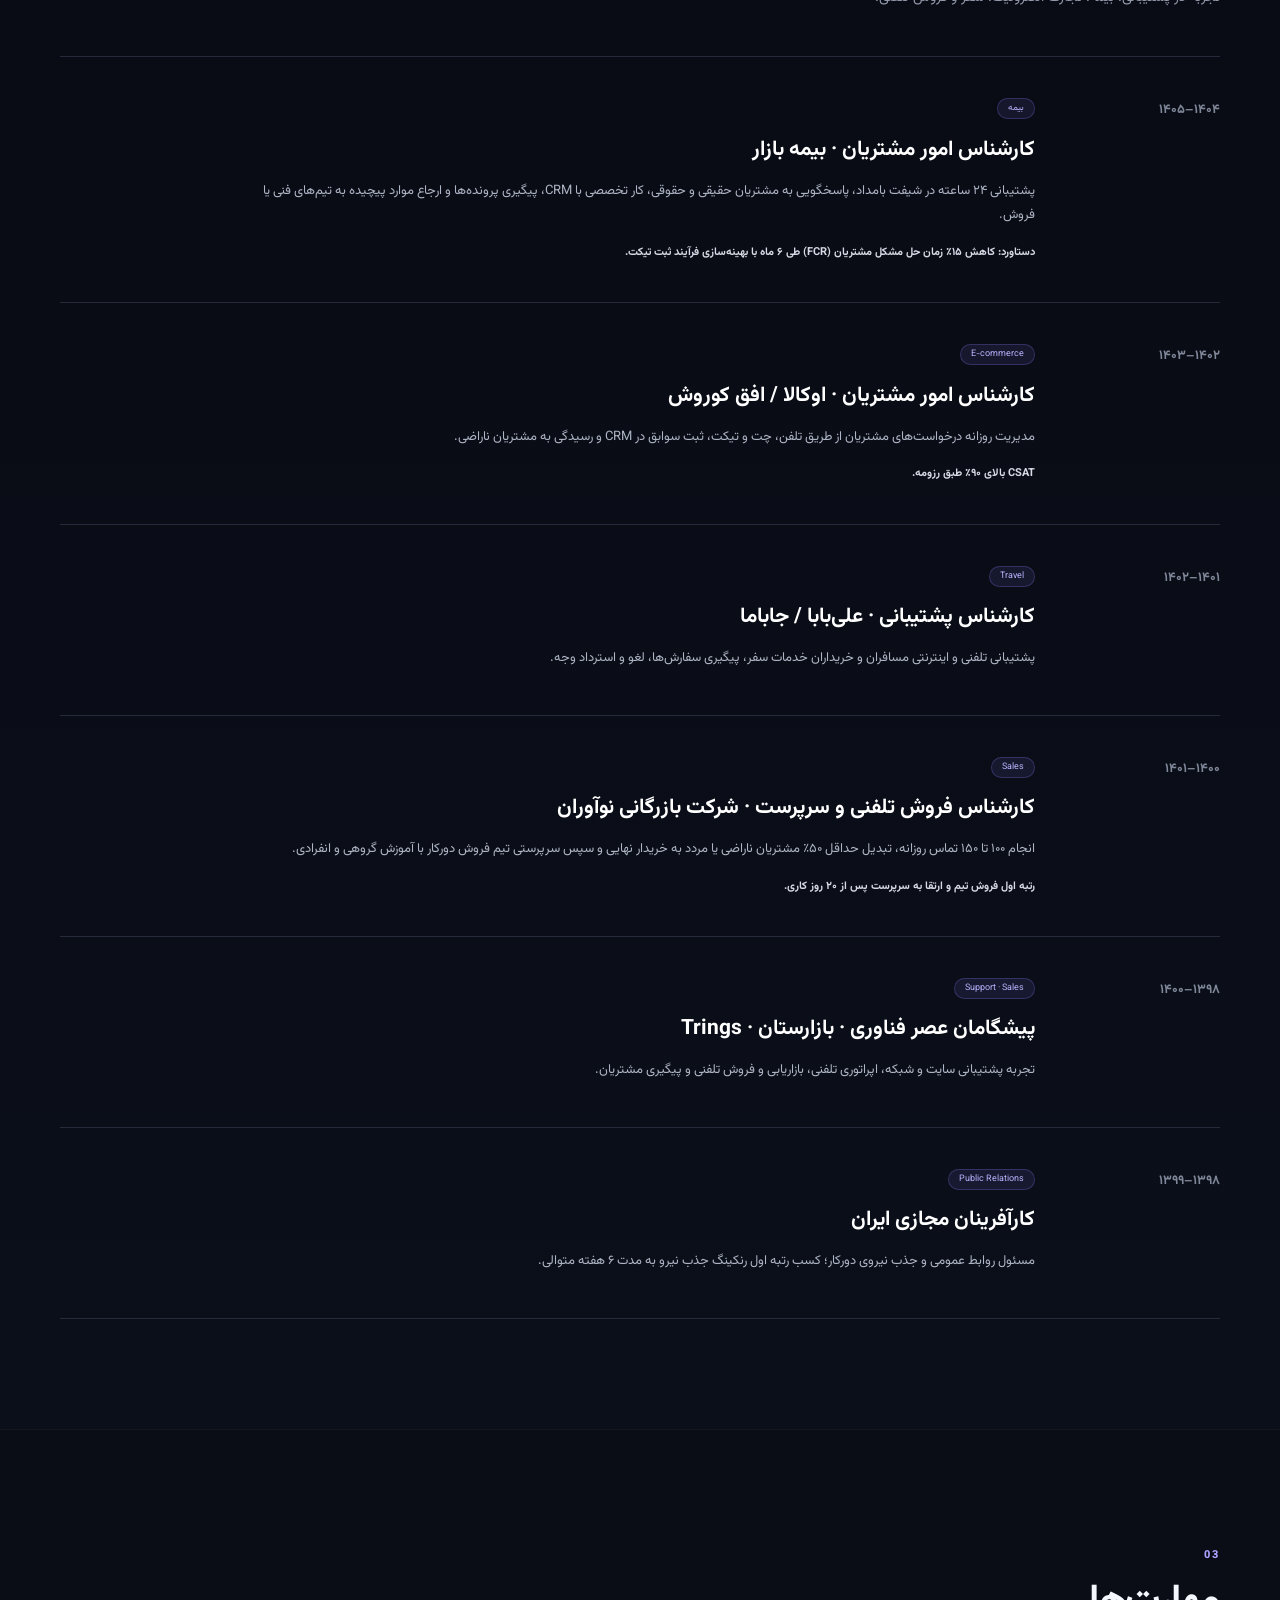
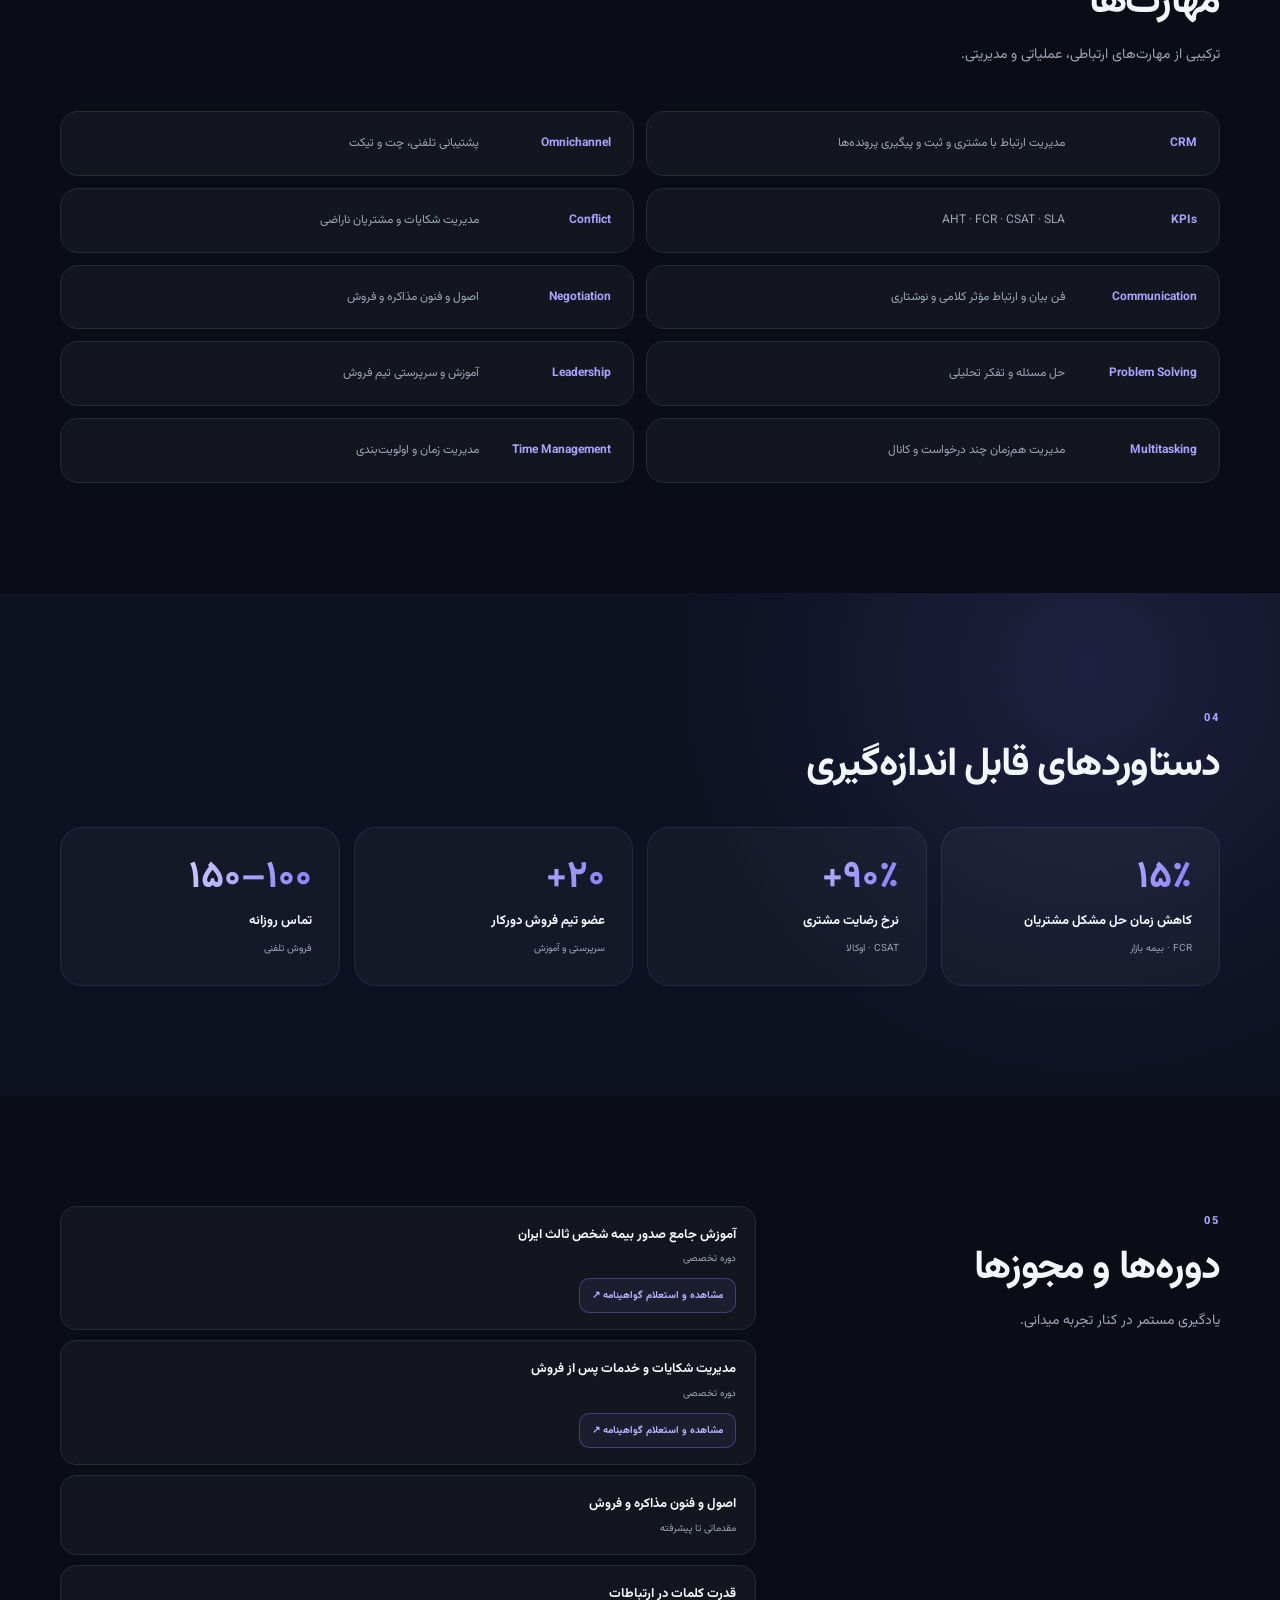
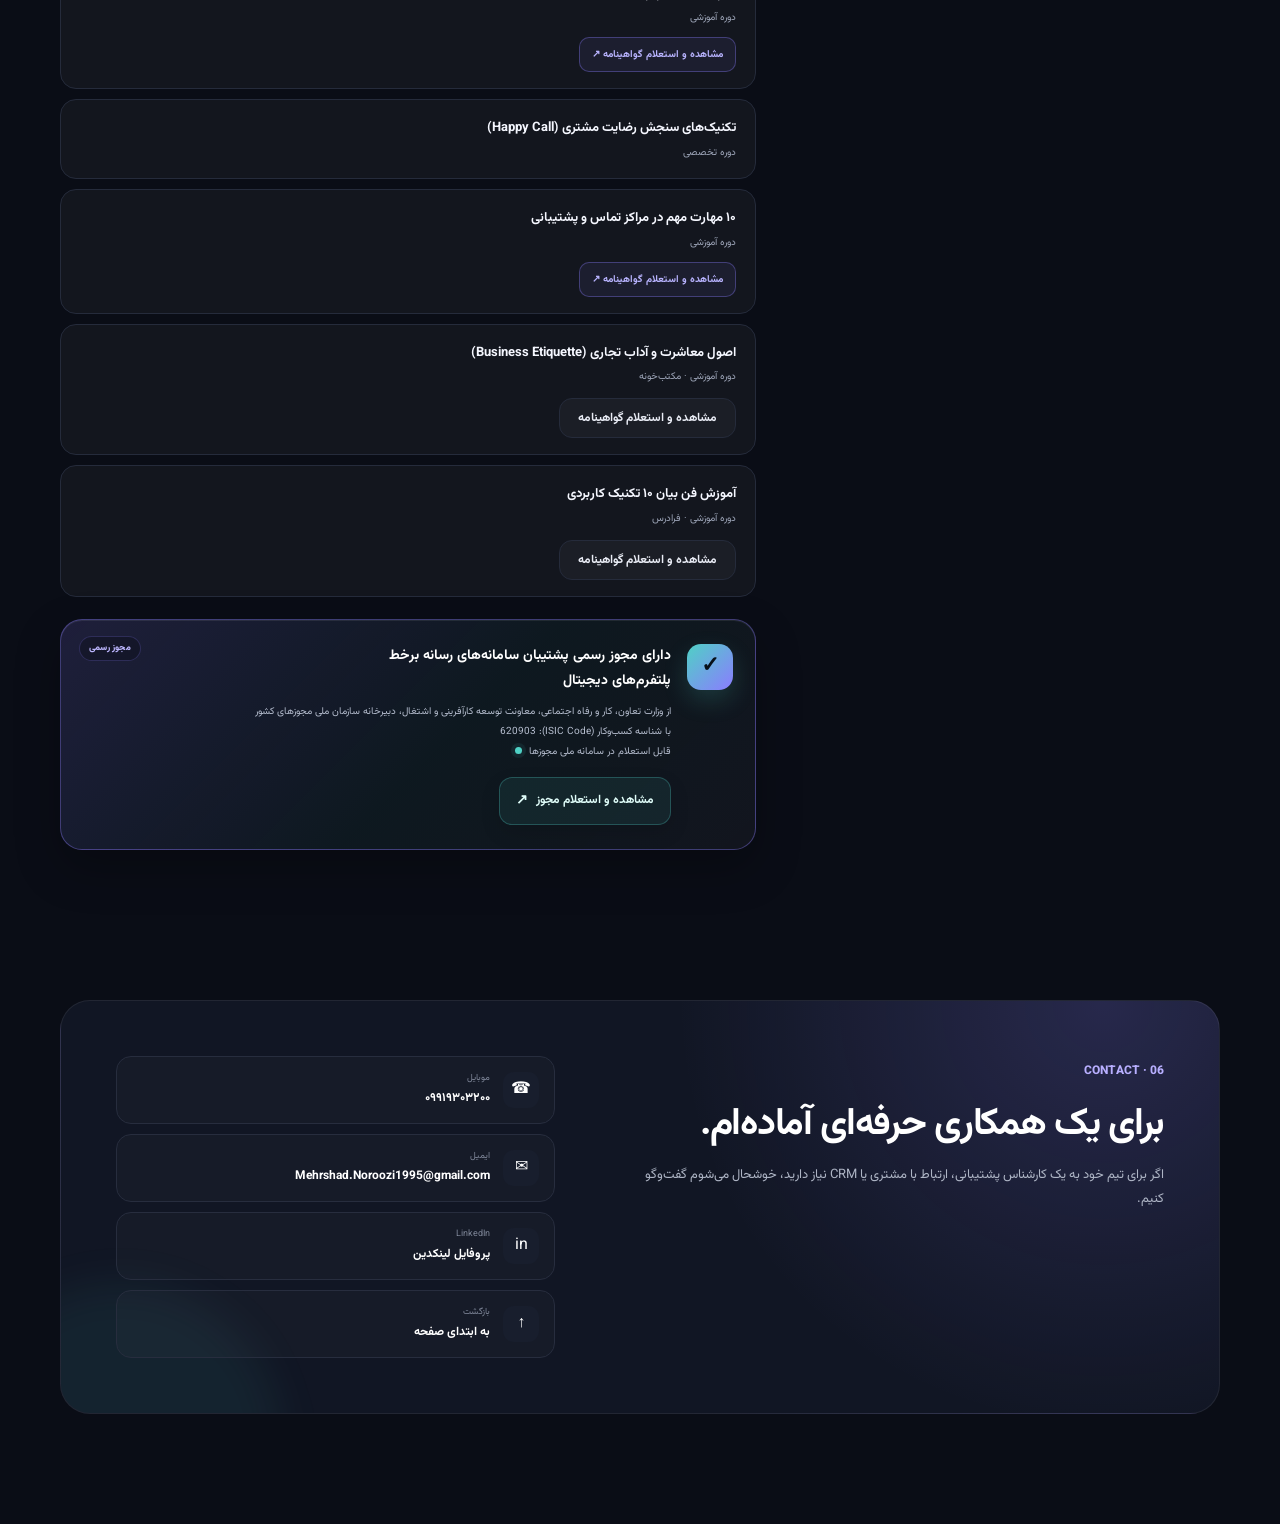
==== commit bf8dfe69: "Update portfolio email automatically" ====
--- a/index.html
+++ b/index.html
@@ -9,5 +9,5 @@
 <section class="section" id="skills"><div class="wrap"><div class="section-title reveal"><span>03</span><h2>مهارت‌ها</h2><p>ترکیبی از مهارت‌های ارتباطی، عملیاتی و مدیریتی.</p></div><div class="skills-grid reveal"><div class="skill"><b>CRM</b><span>مدیریت ارتباط با مشتری و ثبت و پیگیری پرونده‌ها</span></div><div class="skill"><b>Omnichannel</b><span>پشتیبانی تلفنی، چت و تیکت</span></div><div class="skill"><b>KPIs</b><span>AHT · FCR · CSAT · SLA</span></div><div class="skill"><b>Conflict</b><span>مدیریت شکایات و مشتریان ناراضی</span></div><div class="skill"><b>Communication</b><span>فن بیان و ارتباط مؤثر کلامی و نوشتاری</span></div><div class="skill"><b>Negotiation</b><span>اصول و فنون مذاکره و فروش</span></div><div class="skill"><b>Problem Solving</b><span>حل مسئله و تفکر تحلیلی</span></div><div class="skill"><b>Leadership</b><span>آموزش و سرپرستی تیم فروش</span></div><div class="skill"><b>Multitasking</b><span>مدیریت هم‌زمان چند درخواست و کانال</span></div><div class="skill"><b>Time Management</b><span>مدیریت زمان و اولویت‌بندی</span></div></div></div></section>
 <section class="section accent" id="achievements"><div class="wrap"><div class="section-title reveal"><span>04</span><h2>دستاوردهای قابل اندازه‌گیری</h2></div><div class="numbers"><div class="number reveal"><strong>۱۵٪</strong><span>کاهش زمان حل مشکل مشتریان</span><small>FCR · بیمه بازار</small></div><div class="number reveal"><strong>۹۰٪+</strong><span>نرخ رضایت مشتری</span><small>CSAT · اوکالا</small></div><div class="number reveal"><strong>۲۰+</strong><span>عضو تیم فروش دورکار</span><small>سرپرستی و آموزش</small></div><div class="number reveal"><strong>۱۰۰–۱۵۰</strong><span>تماس روزانه</span><small>فروش تلفنی</small></div></div></div></section>
 <section class="section" id="courses"><div class="wrap two-col"><div class="section-heading reveal"><span>05</span><h2>دوره‌ها و مجوزها</h2><p>یادگیری مستمر در کنار تجربه میدانی.</p></div><div class="course-list reveal"><div><b>آموزش جامع صدور بیمه شخص ثالث ایران</b><small>دوره تخصصی</small></div><div><b>مدیریت شکایات و خدمات پس از فروش</b><small>دوره تخصصی</small></div><div><b>اصول و فنون مذاکره و فروش</b><small>مقدماتی تا پیشرفته</small></div><div><b>قدرت کلمات در ارتباطات</b><small>دوره آموزشی</small></div><div><b>تکنیک‌های سنجش رضایت مشتری (Happy Call)</b><small>دوره تخصصی</small></div><div><b>۱۰ مهارت مهم در مراکز تماس و پشتیبانی</b><small>دوره آموزشی</small></div><div><b>اصول معاشرت و آداب تجاری (Business Etiquette)</b><small>دوره آموزشی · مکتب‌خونه</small><a class="btn ghost" href="https://www.maktabkhooneh.org/certificates/MK-79FX5S/" target="_blank" rel="noopener noreferrer">مشاهده و استعلام گواهینامه</a></div><div><b>آموزش فن بیان ۱۰ تکنیک کاربردی</b><small>دوره آموزشی · فرادرس</small><a class="btn ghost" href="https://faradars.org/verify/C2059DC7" target="_blank" rel="noopener noreferrer">مشاهده و استعلام گواهینامه</a></div><div class="license"><span>✓</span><div><b>دارای مجوز رسمی پشتیبان سامانه‌های رسانه برخط<br>پلتفرم‌های دیجیتال</b><small>از وزارت تعاون، کار و رفاه اجتماعی، معاونت توسعه کارآفرینی و اشتغال، دبیرخانه سازمان ملی مجوزهای کشور<br>با شناسه کسب‌وکار (ISIC Code): 620903<br>قابل استعلام در سامانه ملی مجوزها</small><a class="btn license-btn" href="https://qr.mojavez.ir/track/I12951113" target="_blank" rel="noopener noreferrer">مشاهده و استعلام مجوز <span>↗</span></a></div></div></div></div></section>
-<section class="section contact" id="contact"><div class="wrap contact-box reveal"><div><span class="eyebrow">06 · CONTACT</span><h2>برای یک همکاری حرفه‌ای آماده‌ام.</h2><p>اگر برای تیم خود به یک کارشناس پشتیبانی، ارتباط با مشتری یا CRM نیاز دارید، خوشحال می‌شوم گفت‌وگو کنیم.</p></div><div class="contact-links"><a href="tel:09919303200"><span>☎</span><div><small>موبایل</small><strong>۰۹۹۱۹۳۰۳۲۰۰</strong></div></a><a href="mailto:mnrzj1995@gmail.com"><span>✉</span><div><small>ایمیل</small><strong>mnrzj1995@gmail.com</strong></div></a><a href="https://www.linkedin.com/in/mehrshad-noroozi-60b160277" target="_blank" rel="noopener noreferrer"><span>in</span><div><small>LinkedIn</small><strong>پروفایل لینکدین</strong></div></a><a href="#top"><span>↑</span><div><small>بازگشت</small><strong>به ابتدای صفحه</strong></div></a></div></div></section>
+<section class="section contact" id="contact"><div class="wrap contact-box reveal"><div><span class="eyebrow">06 · CONTACT</span><h2>برای یک همکاری حرفه‌ای آماده‌ام.</h2><p>اگر برای تیم خود به یک کارشناس پشتیبانی، ارتباط با مشتری یا CRM نیاز دارید، خوشحال می‌شوم گفت‌وگو کنیم.</p></div><div class="contact-links"><a href="tel:09919303200"><span>☎</span><div><small>موبایل</small><strong>۰۹۹۱۹۳۰۳۲۰۰</strong></div></a><a href="mailto:Mehrshad.Noroozi1995@gmail.com"><span>✉</span><div><small>ایمیل</small><strong>Mehrshad.Noroozi1995@gmail.com</strong></div></a><a href="https://www.linkedin.com/in/mehrshad-noroozi-60b160277" target="_blank" rel="noopener noreferrer"><span>in</span><div><small>LinkedIn</small><strong>پروفایل لینکدین</strong></div></a><a href="#top"><span>↑</span><div><small>بازگشت</small><strong>به ابتدای صفحه</strong></div></a></div></div></section>
 </main><script src="script.js"></script></body></html>
--- a/style.css
+++ b/style.css
@@ -1 +1,3 @@
-:root{--bg:#0a0d16;--ink:#f5f7ff;--muted:#9da5b8;--line:#252b3b;--card:#111624;--accent:#8b7cff;--accent2:#4fd1c5;--dark:#070912;--radius:24px}*{box-sizing:border-box}html{scroll-behavior:smooth}body{margin:0;background:radial-gradient(circle at 85% 5%,rgba(139,124,255,.12),transparent 30%),var(--bg);color:var(--ink);font-family:'Vazirmatn',Tahoma,sans-serif;line-height:1.9}a{text-decoration:none;color:inherit}.wrap{width:min(1160px,calc(100% - 40px));margin:auto}.progress{position:fixed;top:0;right:0;height:3px;width:0;background:linear-gradient(90deg,var(--accent),var(--accent2));z-index:1000}.site-header{position:sticky;top:0;z-index:100;background:rgba(10,13,22,.78);backdrop-filter:blur(20px);border-bottom:1px solid rgba(255,255,255,.07)}.nav-wrap{height:76px;display:flex;align-items:center;justify-content:space-between;gap:28px}.brand{display:flex;align-items:center;gap:11px;font-size:15px}.brand span{width:38px;height:38px;display:grid;place-items:center;border-radius:12px;background:linear-gradient(135deg,var(--accent),var(--accent2));color:#080b13;font-weight:900;box-shadow:0 8px 25px rgba(139,124,255,.18)}.brand strong{font-weight:800}nav{display:flex;gap:25px;color:#aeb5c7;font-size:13px;font-weight:600}nav a{transition:.2s;position:relative}nav a:after{content:'';position:absolute;right:0;bottom:-9px;width:0;height:2px;border-radius:5px;background:var(--accent);transition:.25s}nav a:hover{color:#fff}nav a:hover:after{width:100%}.menu-btn{display:none;border:0;background:transparent;color:#fff;font-size:24px}.hero{min-height:calc(100vh - 76px);display:grid;grid-template-columns:1.05fr .95fr;align-items:center;gap:60px;padding:70px 0 90px}.eyebrow{display:inline-flex;align-items:center;gap:9px;color:#b8afff;font-size:12px;font-weight:800}.eyebrow i{width:8px;height:8px;border-radius:50%;background:var(--accent2);box-shadow:0 0 0 6px rgba(79,209,197,.1);animation:pulse 2s infinite}@keyframes pulse{0%,100%{box-shadow:0 0 0 5px rgba(79,209,197,.08)}50%{box-shadow:0 0 0 9px rgba(79,209,197,.02)}}h1{font-size:clamp(58px,8vw,105px);line-height:1.02;letter-spacing:-4px;margin:18px 0 14px;font-weight:900;font-family:'Vazirmatn',Tahoma,sans-serif}h1 em{font-style:normal;background:linear-gradient(110deg,#fff,var(--accent));-webkit-background-clip:text;background-clip:text;color:transparent;font-weight:900}.role{font-size:18px;font-weight:700;margin:0 0 17px}.role b{color:#535b6d;padding:0 5px}.lead{max-width:650px;color:var(--muted);font-size:16px}.hero-actions{display:flex;gap:12px;margin:30px 0}.btn{padding:12px 21px;border-radius:13px;font-weight:700;font-size:14px;border:1px solid var(--line);transition:.25s;display:inline-flex;align-items:center;justify-content:center;gap:8px}.btn.primary{background:linear-gradient(135deg,var(--accent),#6559e8);color:#fff;border-color:transparent;box-shadow:0 14px 35px rgba(139,124,255,.2)}.btn.primary:hover{transform:translateY(-2px);box-shadow:0 18px 40px rgba(139,124,255,.3)}.btn.ghost{background:rgba(255,255,255,.035);color:#e9ecf5}.btn.ghost:hover{background:rgba(255,255,255,.07);border-color:#41495e;transform:translateY(-2px)}.btn:focus-visible,nav a:focus-visible,.brand:focus-visible{outline:2px solid var(--accent2);outline-offset:4px}.mini-stats{display:flex;gap:0;margin-top:40px}.mini-stats div{padding:0 24px;border-right:1px solid var(--line)}.mini-stats div:first-child{padding-right:0;border-right:0}.mini-stats strong,.mini-stats span{display:block}.mini-stats strong{font-size:22px}.mini-stats span{font-size:11px;color:var(--muted)}.hero-visual{position:relative;min-height:570px;display:grid;place-items:center}.photo-card{position:relative;width:min(410px,80%);aspect-ratio:4/5;border-radius:34px;overflow:hidden;box-shadow:0 35px 90px rgba(0,0,0,.5);transform:rotate(2deg);z-index:2;background:#171c2a;border:1px solid rgba(255,255,255,.1);transition:transform .45s ease,box-shadow .45s ease}.photo-card:hover{transform:rotate(0deg) translateY(-6px);box-shadow:0 45px 100px rgba(0,0,0,.58)}.photo-card:before{content:'';position:absolute;inset:-2px;border-radius:36px;padding:2px;background:linear-gradient(135deg,rgba(139,124,255,.7),transparent 45%,rgba(79,209,197,.45));-webkit-mask:linear-gradient(#000 0 0) content-box,linear-gradient(#000 0 0);-webkit-mask-composite:xor;mask-composite:exclude;z-index:4;pointer-events:none}.photo-card:after{content:'';position:absolute;inset:0;background:linear-gradient(180deg,transparent 52%,rgba(4,6,12,.78))}.photo-card img{width:100%;height:100%;object-fit:cover;display:block}.photo-caption{position:absolute;bottom:25px;right:25px;left:25px;display:flex;align-items:center;gap:10px;color:#fff;z-index:5}.photo-caption strong,.photo-caption small{display:block}.photo-caption strong{font-size:14px}.photo-caption small{font-size:10px;opacity:.7}.status{width:10px;height:10px;background:var(--accent2);border-radius:50%;box-shadow:0 0 0 6px rgba(79,209,197,.12)}.orb{position:absolute;border-radius:50%;filter:blur(8px);pointer-events:none}.orb-a{width:330px;height:330px;background:rgba(139,124,255,.14);top:7%;left:3%;animation:floatA 7s ease-in-out infinite}.orb-b{width:230px;height:230px;background:rgba(79,209,197,.09);bottom:3%;right:4%;animation:floatB 8s ease-in-out infinite}@keyframes floatA{50%{transform:translate(12px,-14px)}}@keyframes floatB{50%{transform:translate(-10px,12px)}}.floating-card{position:absolute;bottom:14%;left:0;background:rgba(18,23,37,.9);backdrop-filter:blur(18px);border:1px solid rgba(255,255,255,.1);box-shadow:0 20px 50px rgba(0,0,0,.3);border-radius:18px;padding:14px 17px;display:flex;align-items:center;gap:11px;z-index:6;transform:rotate(-3deg);transition:.3s}.floating-card:hover{transform:rotate(0deg) translateY(-4px)}.floating-card>span{width:36px;height:36px;display:grid;place-items:center;border-radius:11px;background:rgba(139,124,255,.14);color:#b8afff}.floating-card strong{font-size:0}.floating-card strong:after{content:'۷+ سال سابقه کاری';font-size:13px}.floating-card small{display:none}.section{padding:110px 0}.two-col{display:grid;grid-template-columns:.7fr 1.3fr;gap:90px}.section-heading>span,.section-title>span{font-size:11px;color:#aaa1ff;font-weight:800;letter-spacing:2px}.section h2{font-size:40px;line-height:1.2;margin:8px 0 16px;letter-spacing:-1.3px}.section-heading p,.section-title p{color:var(--muted);font-size:14px}.about-text{font-size:16px;color:#b5bdce}.about-text p{margin-top:0;margin-bottom:24px}.about-text strong{color:#fff}.quote{border-right:3px solid var(--accent);padding:10px 20px;color:#fff;font-weight:700;background:rgba(255,255,255,.035);border-radius:0 14px 14px 0}.dark{background:linear-gradient(180deg,#080b13,#0b0f1a);color:#fff;border-block:1px solid rgba(255,255,255,.05)}.dark .section-title p{color:#9299ab}.timeline{margin-top:45px;border-top:1px solid #252b3b}.job{display:grid;grid-template-columns:150px 1fr;gap:35px;padding:35px 0;border-bottom:1px solid #252b3b;transition:.25s}.job:hover{padding-right:10px}.job-year{color:#7f8799;font-size:13px;font-weight:700;padding-top:6px}.job h3{font-size:21px;margin:7px 0 9px}.job p{color:#aeb5c5;font-size:13px;max-width:780px;margin:0 0 9px}.tag{display:inline-block;color:#b9b4ff;background:rgba(139,124,255,.1);border:1px solid rgba(139,124,255,.25);border-radius:30px;padding:1px 10px;font-size:9px}.result{font-size:11px;color:#d8dbe5}.skills-grid{display:grid;grid-template-columns:repeat(2,1fr);gap:12px;margin-top:42px}.skill{background:rgba(255,255,255,.035);border:1px solid var(--line);border-radius:18px;padding:20px 22px;display:flex;align-items:center;gap:20px;transition:.25s}.skill:hover{transform:translateY(-3px);border-color:rgba(139,124,255,.35);box-shadow:0 15px 35px rgba(0,0,0,.2)}.skill b{min-width:112px;font-size:12px;color:#aaa1ff}.skill span{font-size:12px;color:var(--muted)}.accent{background:radial-gradient(circle at 85% 15%,rgba(139,124,255,.14),transparent 35%),#0d1120}.numbers{display:grid;grid-template-columns:repeat(4,1fr);gap:14px;margin-top:38px}.number{background:rgba(255,255,255,.035);border:1px solid rgba(139,124,255,.14);border-radius:22px;padding:27px;transition:.25s}.number:hover{transform:translateY(-4px);border-color:rgba(139,124,255,.3)}.number strong{display:block;font-size:38px;line-height:1.2;background:linear-gradient(110deg,#fff,var(--accent));-webkit-background-clip:text;background-clip:text;color:transparent}.number span,.number small{display:block}.number span{font-weight:700;font-size:13px;margin-top:8px}.number small{color:var(--muted);font-size:10px;margin-top:5px}.course-list{display:grid;gap:10px}.course-list>div{background:rgba(255,255,255,.035);border:1px solid var(--line);border-radius:16px;padding:16px 19px}.course-list b,.course-list small{display:block}.course-list b{font-size:13px}.course-list small{color:var(--muted);font-size:10px;margin-top:2px}.course-list .btn{margin-top:10px}.course-list .license{display:flex;gap:13px;align-items:flex-start;background:linear-gradient(135deg,#151a2a,#101522);color:#fff;border-color:#2b3142;margin-top:7px}.license>span{color:#a69dff;font-size:20px}.license small{color:#9ba2b2}.contact{padding-top:40px}.contact-box{background:radial-gradient(circle at 90% 0,rgba(139,124,255,.18),transparent 38%),#111624;color:#fff;border-radius:30px;padding:55px;display:grid;grid-template-columns:1fr .8fr;gap:60px;overflow:hidden;position:relative;border:1px solid rgba(255,255,255,.07)}.contact-box:after{content:'';position:absolute;width:320px;height:320px;border-radius:50%;background:rgba(79,209,197,.07);left:-100px;bottom:-190px;filter:blur(20px)}.contact-box h2{font-size:38px;line-height:1.35;margin:12px 0}.contact-box p{color:#aeb5c5;font-size:13px;max-width:570px}.contact-links{display:grid;gap:10px;position:relative;z-index:2}.contact-links a{display:flex;align-items:center;gap:13px;padding:13px 15px;border:1px solid #272d3e;border-radius:15px;transition:.2s;background:rgba(255,255,255,.02)}.contact-links a:hover{border-color:#555e78;transform:translateX(-3px)}.contact-links a>span{width:36px;height:36px;border-radius:11px;background:#181e2d;display:grid;place-items:center}.contact-links small,.contact-links strong{display:block}.contact-links small{font-size:9px;color:#7f8799}.contact-links strong{font-size:12px}footer{padding:28px 0;color:#7c8495;font-size:10px}footer .wrap{display:flex;justify-content:space-between;gap:15px;align-items:center}footer strong{color:#fff}.reveal{opacity:0;transform:translateY(18px);transition:opacity .7s ease,transform .7s ease}.reveal.visible{opacity:1;transform:none}@media(max-width:850px){.wrap{width:min(100% - 28px,680px)}nav{display:none;position:absolute;top:76px;right:14px;left:14px;background:rgba(17,22,36,.98);padding:15px;border:1px solid var(--line);border-radius:16px;box-shadow:0 15px 40px rgba(0,0,0,.35);flex-direction:column;gap:3px}nav.open{display:flex}.menu-btn{display:block}.hero{grid-template-columns:1fr;gap:20px;padding-top:55px}.hero-visual{min-height:450px;order:-1}.photo-card{width:min(330px,78%)}.floating-card{left:3%}.hero-copy{text-align:center}.lead{margin-inline:auto}.hero-actions,.mini-stats{justify-content:center}.mini-stats div:first-child{padding-right:12px}.two-col{grid-template-columns:1fr;gap:35px}.section{padding:75px 0}.section h2{font-size:32px}.job{grid-template-columns:1fr;gap:5px}.skills-grid{grid-template-columns:1fr}.numbers{grid-template-columns:1fr 1fr}.contact-box{grid-template-columns:1fr;padding:35px 25px;gap:25px}.contact-box h2{font-size:30px}}@media(max-width:500px){h1{font-size:61px;letter-spacing:-3px}.role{font-size:14px}.lead{font-size:13px}.hero-actions{flex-direction:column}.mini-stats{gap:0}.mini-stats div{padding:0 12px}.numbers{grid-template-columns:1fr}.number strong{font-size:32px}.photo-card{width:82%}}@media(prefers-reduced-motion:reduce){*,*:before,*:after{scroll-behavior:auto!important;animation:none!important;transition:none!important}}+:root{--bg:#0a0d16;--ink:#f5f7ff;--muted:#9da5b8;--line:#252b3b;--card:#111624;--accent:#8b7cff;--accent2:#4fd1c5;--dark:#070912;--radius:24px}*{box-sizing:border-box}html{scroll-behavior:smooth}body{margin:0;background:radial-gradient(circle at 85% 5%,rgba(139,124,255,.12),transparent 30%),var(--bg);color:var(--ink);font-family:'Vazirmatn',Tahoma,sans-serif;line-height:1.9}a{text-decoration:none;color:inherit}.wrap{width:min(1160px,calc(100% - 40px));margin:auto}.progress{position:fixed;top:0;right:0;height:3px;width:0;background:linear-gradient(90deg,var(--accent),var(--accent2));z-index:1000}.site-header{position:sticky;top:0;z-index:100;background:rgba(10,13,22,.78);backdrop-filter:blur(20px);border-bottom:1px solid rgba(255,255,255,.07)}.nav-wrap{height:76px;display:flex;align-items:center;justify-content:space-between;gap:28px}.brand{display:flex;align-items:center;gap:11px;font-size:15px}.brand span{width:38px;height:38px;display:grid;place-items:center;border-radius:12px;background:linear-gradient(135deg,var(--accent),var(--accent2));color:#080b13;font-weight:900;box-shadow:0 8px 25px rgba(139,124,255,.18)}.brand strong{font-weight:800}nav{display:flex;gap:25px;color:#aeb5c7;font-size:13px;font-weight:600}nav a{transition:.2s;position:relative}nav a:after{content:'';position:absolute;right:0;bottom:-9px;width:0;height:2px;border-radius:5px;background:var(--accent);transition:.25s}nav a:hover{color:#fff}nav a:hover:after{width:100%}.menu-btn{display:none;border:0;background:transparent;color:#fff;font-size:24px}.hero{min-height:calc(100vh - 76px);display:grid;grid-template-columns:1.05fr .95fr;align-items:center;gap:60px;padding:70px 0 90px}.eyebrow{display:inline-flex;align-items:center;gap:9px;color:#b8afff;font-size:12px;font-weight:800}.eyebrow i{width:8px;height:8px;border-radius:50%;background:var(--accent2);box-shadow:0 0 0 6px rgba(79,209,197,.1);animation:pulse 2s infinite}@keyframes pulse{0%,100%{box-shadow:0 0 0 5px rgba(79,209,197,.08)}50%{box-shadow:0 0 0 9px rgba(79,209,197,.02)}}h1{font-size:clamp(58px,8vw,105px);line-height:1.02;letter-spacing:-4px;margin:18px 0 14px;font-weight:900;font-family:'Vazirmatn',Tahoma,sans-serif}h1 em{font-style:normal;background:linear-gradient(110deg,#fff,var(--accent));-webkit-background-clip:text;background-clip:text;color:transparent;font-weight:900}.role{font-size:18px;font-weight:700;margin:0 0 17px}.role b{color:#535b6d;padding:0 5px}.lead{max-width:650px;color:var(--muted);font-size:16px}.hero-actions{display:flex;gap:12px;margin:30px 0}.btn{padding:12px 21px;border-radius:13px;font-weight:700;font-size:14px;border:1px solid var(--line);transition:.25s;display:inline-flex;align-items:center;justify-content:center;gap:8px}.btn.primary{background:linear-gradient(135deg,var(--accent),#6559e8);color:#fff;border-color:transparent;box-shadow:0 14px 35px rgba(139,124,255,.2)}.btn.primary:hover{transform:translateY(-2px);box-shadow:0 18px 40px rgba(139,124,255,.3)}.btn.ghost{background:rgba(255,255,255,.035);color:#e9ecf5}.btn.ghost:hover{background:rgba(255,255,255,.07);border-color:#41495e;transform:translateY(-2px)}.btn:focus-visible,nav a:focus-visible,.brand:focus-visible{outline:2px solid var(--accent2);outline-offset:4px}.mini-stats{display:flex;gap:0;margin-top:40px}.mini-stats div{padding:0 24px;border-right:1px solid var(--line)}.mini-stats div:first-child{padding-right:0;border-right:0}.mini-stats strong,.mini-stats span{display:block}.mini-stats strong{font-size:22px}.mini-stats span{font-size:11px;color:var(--muted)}.hero-visual{position:relative;min-height:570px;display:grid;place-items:center}.photo-card{position:relative;width:min(410px,80%);aspect-ratio:4/5;border-radius:34px;overflow:hidden;box-shadow:0 35px 90px rgba(0,0,0,.5);transform:rotate(2deg);z-index:2;background:#171c2a;border:1px solid rgba(255,255,255,.1);transition:transform .45s ease,box-shadow .45s ease}.photo-card:hover{transform:rotate(0deg) translateY(-6px);box-shadow:0 45px 100px rgba(0,0,0,.58)}.photo-card:before{content:'';position:absolute;inset:-2px;border-radius:36px;padding:2px;background:linear-gradient(135deg,rgba(139,124,255,.7),transparent 45%,rgba(79,209,197,.45));-webkit-mask:linear-gradient(#000 0 0) content-box,linear-gradient(#000 0 0);-webkit-mask-composite:xor;mask-composite:exclude;z-index:4;pointer-events:none}.photo-card:after{content:'';position:absolute;inset:0;background:linear-gradient(180deg,transparent 52%,rgba(4,6,12,.78))}.photo-card img{width:100%;height:100%;object-fit:cover;display:block}.photo-caption{position:absolute;bottom:25px;right:25px;left:25px;display:flex;align-items:center;gap:10px;color:#fff;z-index:5}.photo-caption strong,.photo-caption small{display:block}.photo-caption strong{font-size:14px}.photo-caption small{font-size:10px;opacity:.7}.status{width:10px;height:10px;background:var(--accent2);border-radius:50%;box-shadow:0 0 0 6px rgba(79,209,197,.12)}.orb{position:absolute;border-radius:50%;filter:blur(8px);pointer-events:none}.orb-a{width:330px;height:330px;background:rgba(139,124,255,.14);top:7%;left:3%;animation:floatA 7s ease-in-out infinite}.orb-b{width:230px;height:230px;background:rgba(79,209,197,.09);bottom:3%;right:4%;animation:floatB 8s ease-in-out infinite}@keyframes floatA{50%{transform:translate(12px,-14px)}}@keyframes floatB{50%{transform:translate(-10px,12px)}}.floating-card{position:absolute;bottom:14%;left:0;background:rgba(18,23,37,.9);backdrop-filter:blur(18px);border:1px solid rgba(255,255,255,.1);box-shadow:0 20px 50px rgba(0,0,0,.3);border-radius:18px;padding:14px 17px;display:flex;align-items:center;gap:11px;z-index:6;transform:rotate(-3deg);transition:.3s}.floating-card:hover{transform:rotate(0deg) translateY(-4px)}.floating-card>span{width:36px;height:36px;display:grid;place-items:center;border-radius:11px;background:rgba(139,124,255,.14);color:#b8afff}.floating-card strong{font-size:0}.floating-card strong:after{content:'۷+ سال سابقه کاری';font-size:13px}.floating-card small{display:none}.section{padding:110px 0}.two-col{display:grid;grid-template-columns:.7fr 1.3fr;gap:90px}.section-heading>span,.section-title>span{font-size:11px;color:#aaa1ff;font-weight:800;letter-spacing:2px}.section h2{font-size:40px;line-height:1.2;margin:8px 0 16px;letter-spacing:-1.3px}.section-heading p,.section-title p{color:var(--muted);font-size:14px}.about-text{font-size:16px;color:#b5bdce}.about-text p{margin-top:0;margin-bottom:24px}.about-text strong{color:#fff}.quote{border-right:3px solid var(--accent);padding:10px 20px;color:#fff;font-weight:700;background:rgba(255,255,255,.035);border-radius:0 14px 14px 0}.dark{background:linear-gradient(180deg,#080b13,#0b0f1a);color:#fff;border-block:1px solid rgba(255,255,255,.05)}.dark .section-title p{color:#9299ab}.timeline{margin-top:45px;border-top:1px solid #252b3b}.job{display:grid;grid-template-columns:150px 1fr;gap:35px;padding:35px 0;border-bottom:1px solid #252b3b;transition:.25s}.job:hover{padding-right:10px}.job-year{color:#7f8799;font-size:13px;font-weight:700;padding-top:6px}.job h3{font-size:21px;margin:7px 0 9px}.job p{color:#aeb5c5;font-size:13px;max-width:780px;margin:0 0 9px}.tag{display:inline-block;color:#b9b4ff;background:rgba(139,124,255,.1);border:1px solid rgba(139,124,255,.25);border-radius:30px;padding:1px 10px;font-size:9px}.result{font-size:11px;color:#d8dbe5}.skills-grid{display:grid;grid-template-columns:repeat(2,1fr);gap:12px;margin-top:42px}.skill{background:rgba(255,255,255,.035);border:1px solid var(--line);border-radius:18px;padding:20px 22px;display:flex;align-items:center;gap:20px;transition:.25s}.skill:hover{transform:translateY(-3px);border-color:rgba(139,124,255,.35);box-shadow:0 15px 35px rgba(0,0,0,.2)}.skill b{min-width:112px;font-size:12px;color:#aaa1ff}.skill span{font-size:12px;color:var(--muted)}.accent{background:radial-gradient(circle at 85% 15%,rgba(139,124,255,.14),transparent 35%),#0d1120}.numbers{display:grid;grid-template-columns:repeat(4,1fr);gap:14px;margin-top:38px}.number{background:rgba(255,255,255,.035);border:1px solid rgba(139,124,255,.14);border-radius:22px;padding:27px;transition:.25s}.number:hover{transform:translateY(-4px);border-color:rgba(139,124,255,.3)}.number strong{display:block;font-size:38px;line-height:1.2;background:linear-gradient(110deg,#fff,var(--accent));-webkit-background-clip:text;background-clip:text;color:transparent}.number span,.number small{display:block}.number span{font-weight:700;font-size:13px;margin-top:8px}.number small{color:var(--muted);font-size:10px;margin-top:5px}.course-list{display:grid;gap:10px}.course-list>div{background:rgba(255,255,255,.035);border:1px solid var(--line);border-radius:16px;padding:16px 19px}.course-list b,.course-list small{display:block}.course-list b{font-size:13px}.course-list small{color:var(--muted);font-size:10px;margin-top:2px}.course-list .btn{margin-top:10px}.course-list .license{display:flex;gap:13px;align-items:flex-start;background:linear-gradient(135deg,#151a2a,#101522);color:#fff;border-color:#2b3142;margin-top:7px}.license>span{color:#a69dff;font-size:20px}.license small{color:#9ba2b2}.contact{padding-top:40px}.contact-box{background:radial-gradient(circle at 90% 0,rgba(139,124,255,.18),transparent 38%),#111624;color:#fff;border-radius:30px;padding:55px;display:grid;grid-template-columns:1fr .8fr;gap:60px;overflow:hidden;position:relative;border:1px solid rgba(255,255,255,.07)}.contact-box:after{content:'';position:absolute;width:320px;height:320px;border-radius:50%;background:rgba(79,209,197,.07);left:-100px;bottom:-190px;filter:blur(20px)}.contact-box h2{font-size:38px;line-height:1.35;margin:12px 0}.contact-box p{color:#aeb5c5;font-size:13px;max-width:570px}.contact-links{display:grid;gap:10px;position:relative;z-index:2}.contact-links a{display:flex;align-items:center;gap:13px;padding:13px 15px;border:1px solid #272d3e;border-radius:15px;transition:.2s;background:rgba(255,255,255,.02)}.contact-links a:hover{border-color:#555e78;transform:translateX(-3px)}.contact-links a>span{width:36px;height:36px;border-radius:11px;background:#181e2d;display:grid;place-items:center}.contact-links small,.contact-links strong{display:block}.contact-links small{font-size:9px;color:#7f8799}.contact-links strong{font-size:12px}footer{padding:28px 0;color:#7c8495;font-size:10px}footer .wrap{display:flex;justify-content:space-between;gap:15px;align-items:center}footer strong{color:#fff}.reveal{opacity:0;transform:translateY(18px);transition:opacity .7s ease,transform .7s ease}.reveal.visible{opacity:1;transform:none}@media(max-width:850px){.wrap{width:min(100% - 28px,680px)}nav{display:none;position:absolute;top:76px;right:14px;left:14px;background:rgba(17,22,36,.98);padding:15px;border:1px solid var(--line);border-radius:16px;box-shadow:0 15px 40px rgba(0,0,0,.35);flex-direction:column;gap:3px}nav.open{display:flex}.menu-btn{display:block}.hero{grid-template-columns:1fr;gap:20px;padding-top:55px}.hero-visual{min-height:450px;order:-1}.photo-card{width:min(330px,78%)}.floating-card{left:3%}.hero-copy{text-align:center}.lead{margin-inline:auto}.hero-actions,.mini-stats{justify-content:center}.mini-stats div:first-child{padding-right:12px}.two-col{grid-template-columns:1fr;gap:35px}.section{padding:75px 0}.section h2{font-size:32px}.job{grid-template-columns:1fr;gap:5px}.skills-grid{grid-template-columns:1fr}.numbers{grid-template-columns:1fr 1fr}.contact-box{grid-template-columns:1fr;padding:35px 25px;gap:25px}.contact-box h2{font-size:30px}}@media(max-width:500px){h1{font-size:61px;letter-spacing:-3px}.role{font-size:14px}.lead{font-size:13px}.hero-actions{flex-direction:column}.mini-stats{gap:0}.mini-stats div{padding:0 12px}.numbers{grid-template-columns:1fr}.number strong{font-size:32px}.photo-card{width:82%}}@media(prefers-reduced-motion:reduce){*,*:before,*:after{scroll-behavior:auto!important;animation:none!important;transition:none!important}}
+.course-list .license{position:relative;display:flex;gap:16px;align-items:flex-start;padding:24px 22px;margin-top:12px;overflow:hidden;background:linear-gradient(135deg,rgba(139,124,255,.16),rgba(79,209,197,.06) 55%,rgba(255,255,255,.035));border:1px solid rgba(139,124,255,.38);border-radius:22px;box-shadow:0 18px 45px rgba(0,0,0,.25),inset 0 1px 0 rgba(255,255,255,.08);transition:transform .3s ease,border-color .3s ease,box-shadow .3s ease}.course-list .license:before{content:'';position:absolute;inset:0;background:linear-gradient(115deg,transparent 25%,rgba(255,255,255,.07) 50%,transparent 75%);transform:translateX(120%);transition:transform .8s ease;pointer-events:none}.course-list .license:hover{transform:translateY(-4px);border-color:rgba(79,209,197,.55);box-shadow:0 24px 55px rgba(0,0,0,.32),0 0 0 1px rgba(139,124,255,.08) inset}.course-list .license:hover:before{transform:translateX(-120%)}.course-list .license>span{position:relative;flex:0 0 46px;width:46px;height:46px;display:grid;place-items:center;border-radius:14px;color:#071019;font-size:22px;font-weight:900;background:linear-gradient(135deg,var(--accent2),#8b7cff);box-shadow:0 10px 25px rgba(79,209,197,.18)}.course-list .license>div{position:relative;flex:1;min-width:0}.course-list .license b{font-size:14px;line-height:1.8;margin:0 0 7px}.course-list .license small{font-size:10px;line-height:2;color:#b5bdce}.course-list .license small:after{content:'';display:inline-block;width:7px;height:7px;margin-right:7px;border-radius:50%;background:var(--accent2);box-shadow:0 0 0 4px rgba(79,209,197,.08)}.license-btn{margin-top:15px!important;padding:10px 16px!important;border-color:rgba(79,209,197,.28)!important;background:rgba(79,209,197,.08)!important;color:#dffcf8!important;font-size:12px!important;box-shadow:0 8px 20px rgba(0,0,0,.12)}.license-btn:hover{background:rgba(79,209,197,.14)!important;border-color:rgba(79,209,197,.5)!important;transform:translateY(-2px)}.license-btn span{font-size:14px}.course-list .license:after{content:'مجوز رسمی';position:absolute;left:18px;top:16px;padding:3px 9px;border-radius:20px;border:1px solid rgba(139,124,255,.22);background:rgba(10,13,22,.35);color:#bdb7ff;font-size:9px;font-weight:800;letter-spacing:.2px}@media(max-width:500px){.course-list .license{padding:20px 17px;gap:12px}.course-list .license>span{flex-basis:40px;width:40px;height:40px;font-size:18px}.course-list .license b{font-size:12px;padding-left:68px}.course-list .license small{font-size:9px;line-height:2}.license-btn{width:100%;margin-top:13px!important}.course-list .license:after{left:14px;top:14px;font-size:8px}}
+.course-list>div:not(.license)>.btn.ghost{display:inline-flex;align-items:center;justify-content:center;width:auto;min-height:40px;padding:10px 18px;margin-top:12px;border:1px solid var(--line);border-radius:13px;background:rgba(255,255,255,.035);color:#e9ecf5;font-weight:700;font-size:12px;line-height:1.4;gap:8px;box-shadow:none;transition:.25s}.course-list>div:not(.license)>.btn.ghost:hover{background:rgba(255,255,255,.07);border-color:#41495e;transform:translateY(-2px)}@media(max-width:500px){.course-list>div:not(.license)>.btn.ghost{width:100%;min-height:40px;padding:10px 14px;font-size:11px}}
